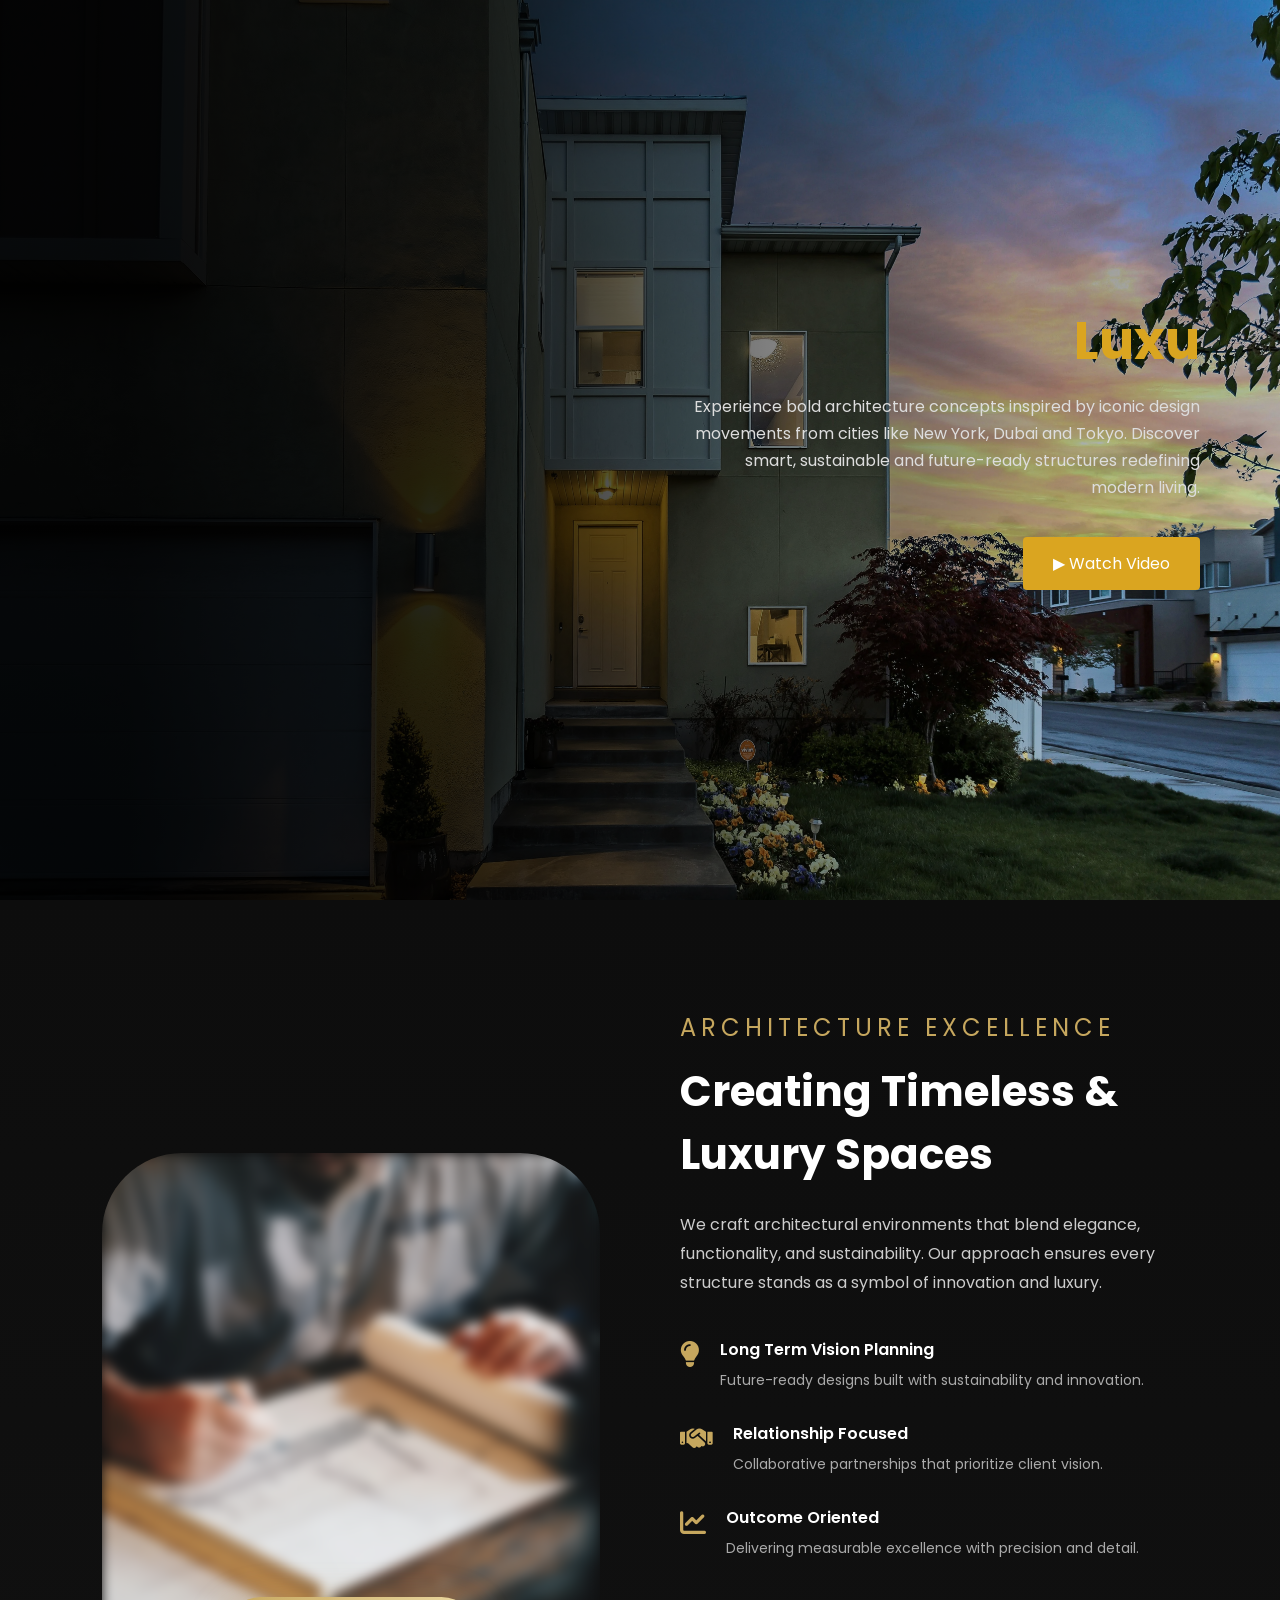
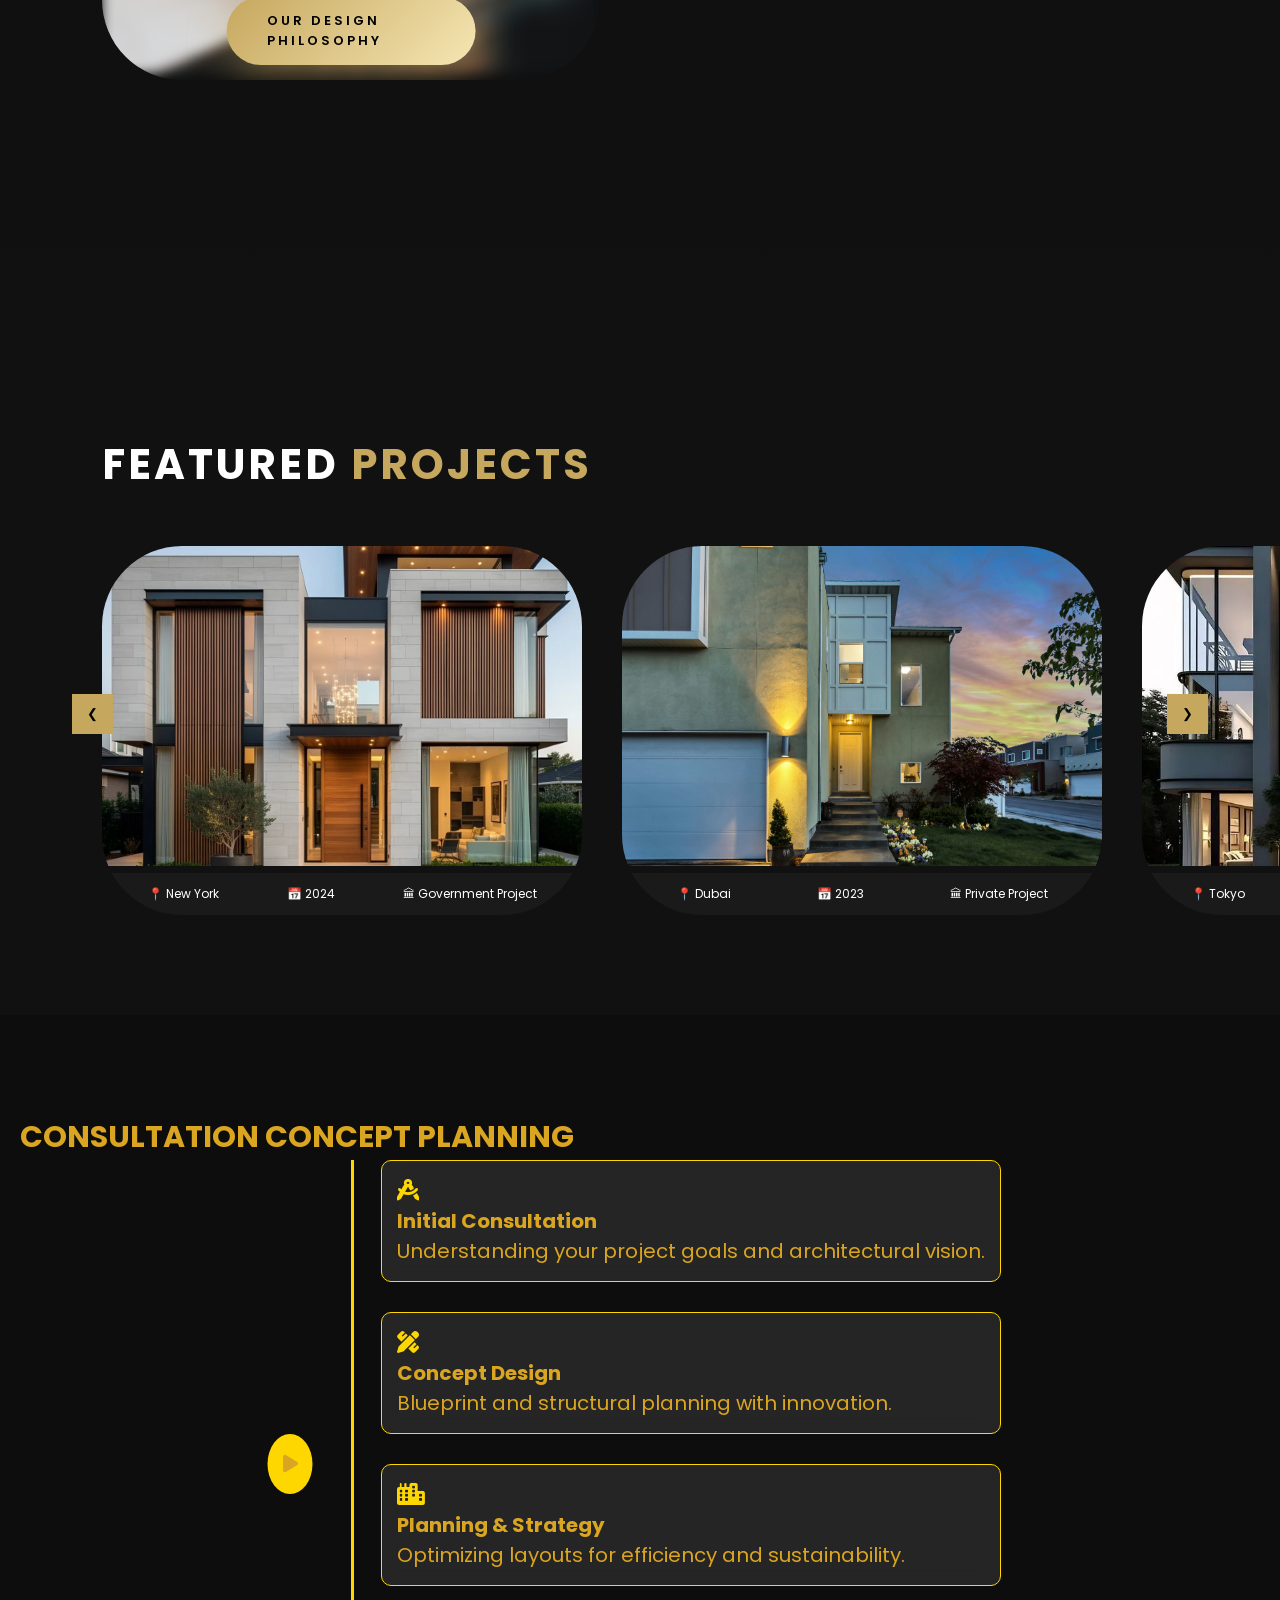
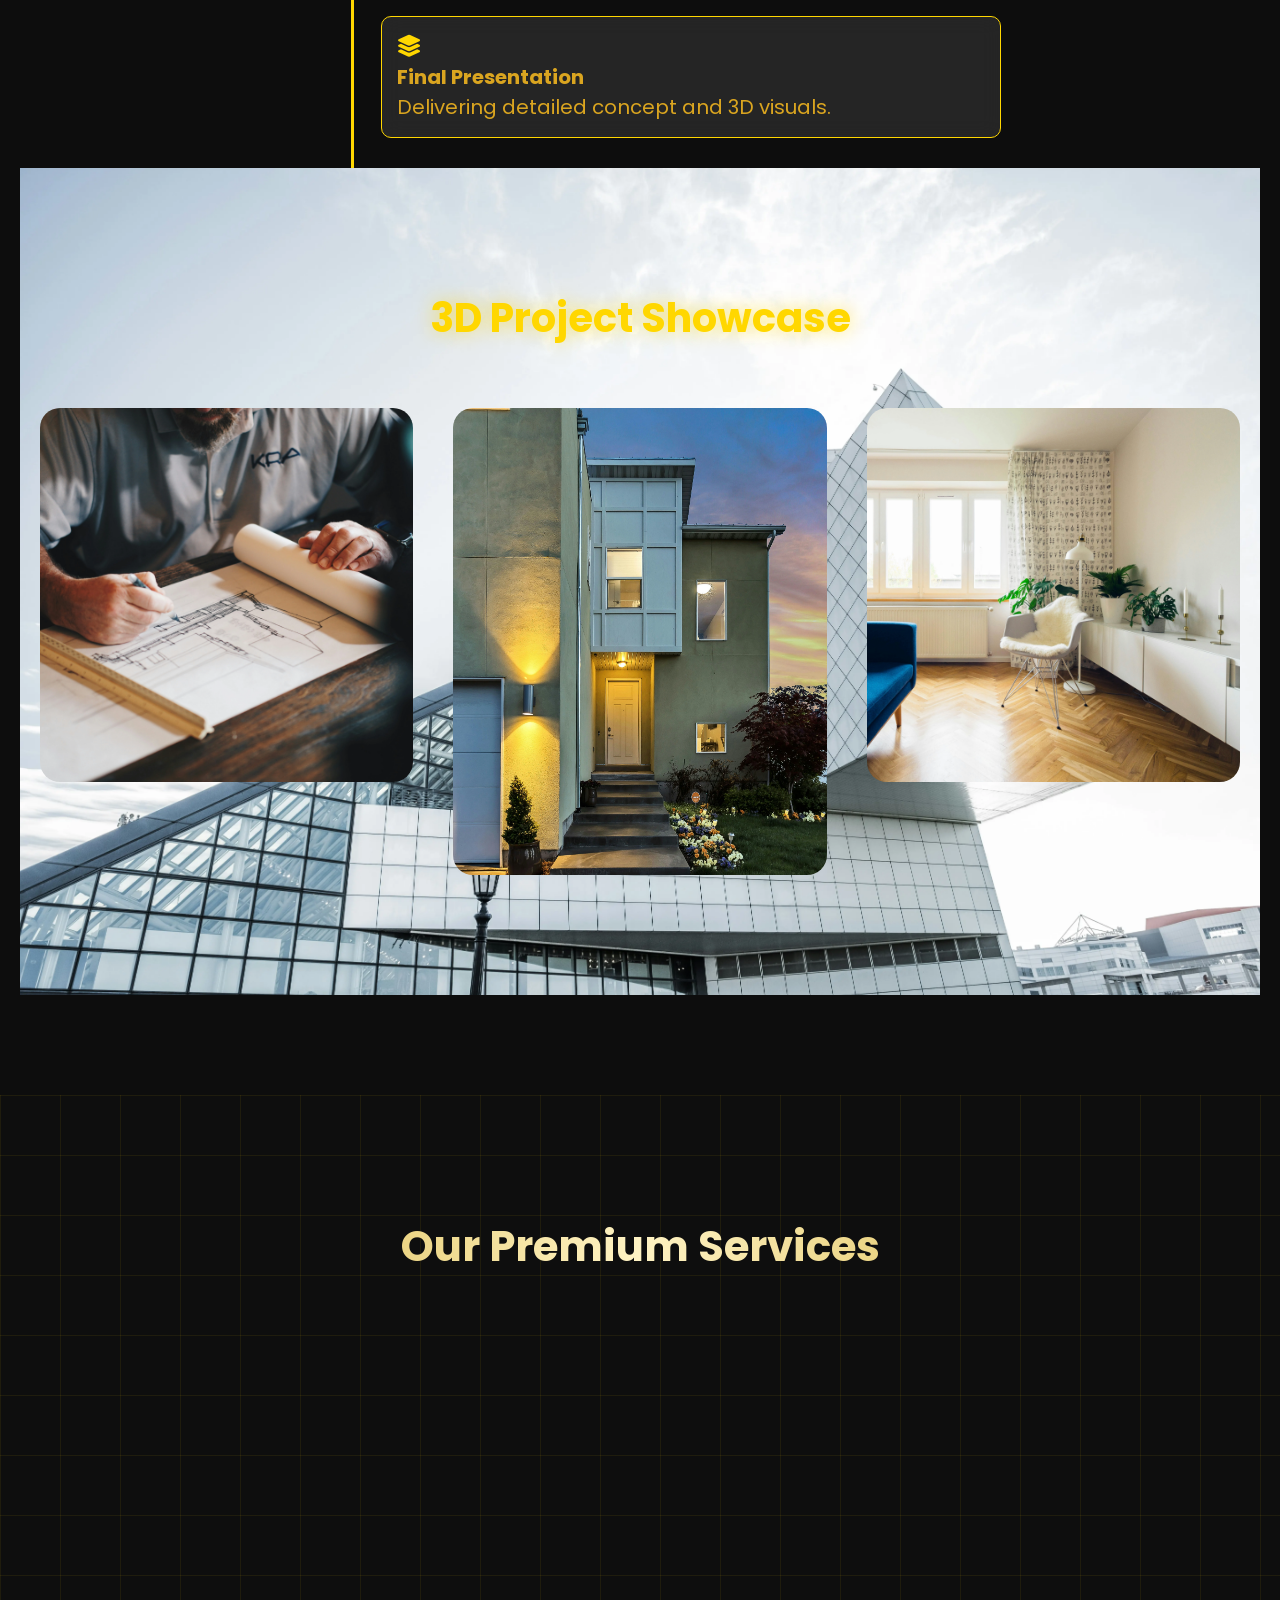
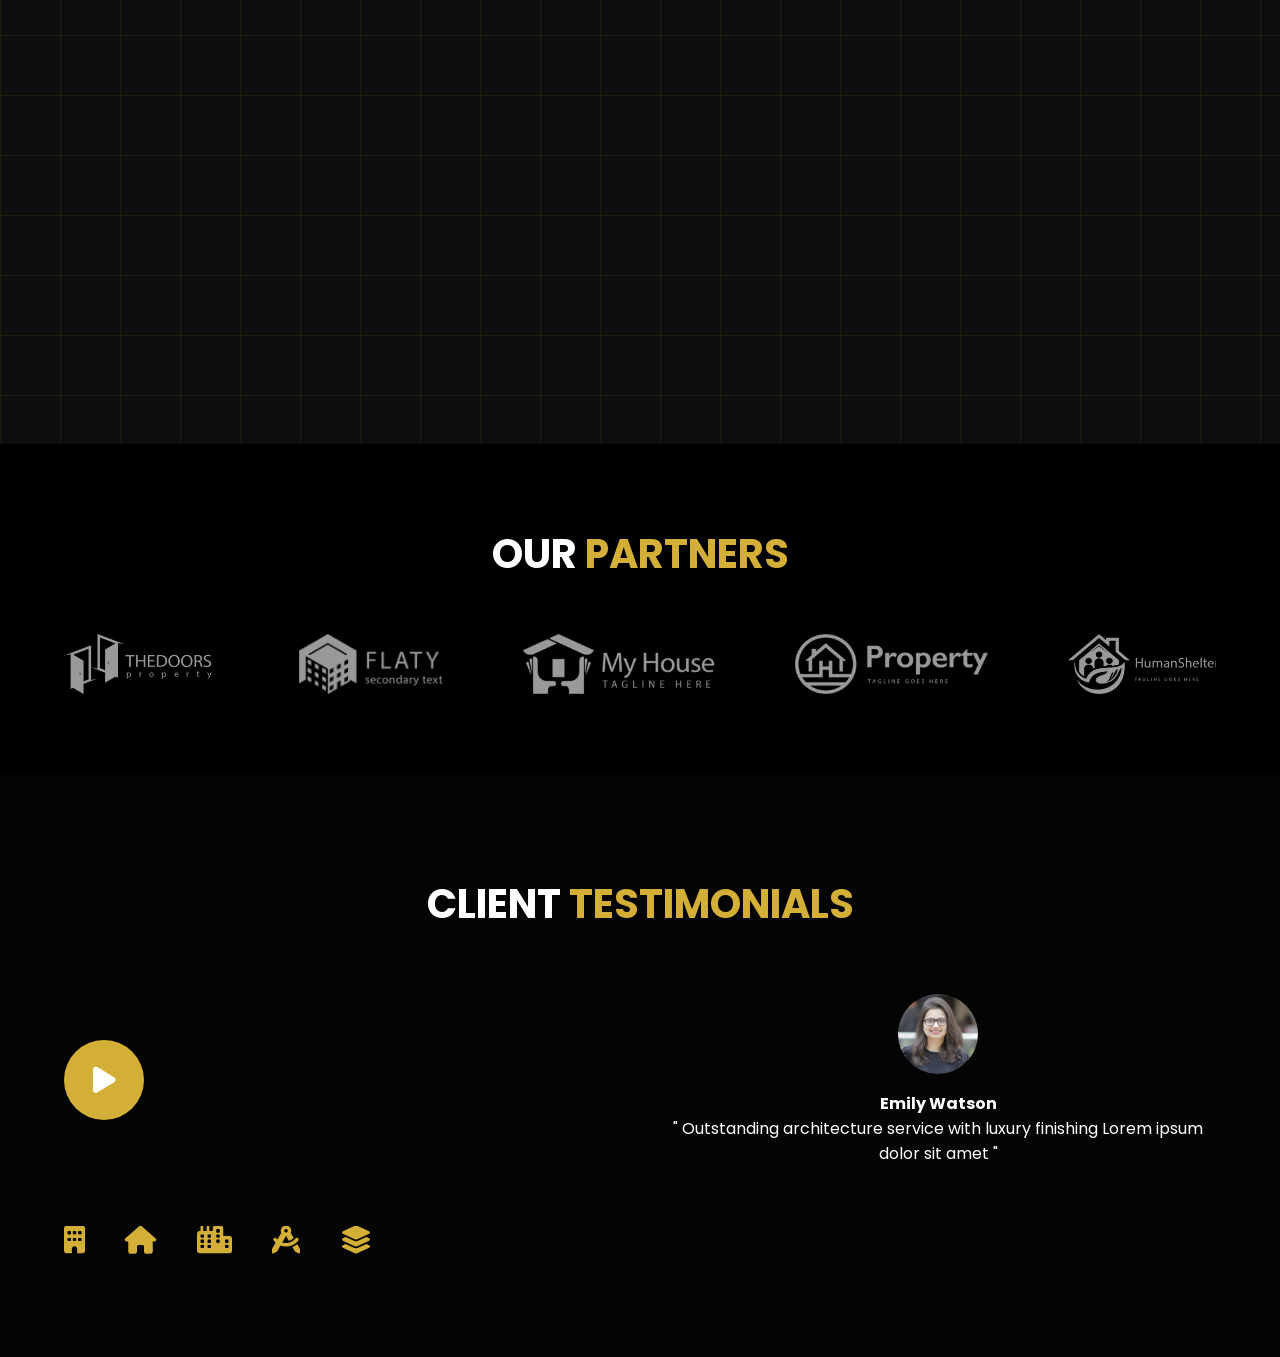
==== index.html @ 11b261c5 "Add files via upload" ====
<!DOCTYPE html>
<html lang="en">
<head>
<meta charset="UTF-8">
<meta name="viewport" content="width=device-width, initial-scale=1.0">
<title>Architecture </title>
<!-- GOOGLE FONT -->
<link href="https://fonts.googleapis.com/css2?family=Poppins:wght@300;400;600;700&display=swap" rel="stylesheet">

<!-- FONT AWESOME -->
<link rel="stylesheet"
href="https://cdnjs.cloudflare.com/ajax/libs/font-awesome/6.4.2/css/all.min.css">


<style>

/* RESET */
*{
    margin:0;
    padding:0;
    box-sizing:border-box;
    font-family: 'Poppins', sans-serif;
}

/* HERO SECTION */
.arch-hero{
    width:100%;
    height:100vh;
    position:relative;
    overflow:hidden;
    display:flex;
    align-items:center;
    justify-content:flex-end;
    padding:80px;
    color:goldenrod;
}

/* BACKGROUND SLIDER */
.arch-slider{
    position:absolute;
    width:100%;
    height:100%;
    top:0;
    left:0;
    z-index:-2;
}

.arch-slide{
    position:absolute;
    width:100%;
    height:100%;
    background-size:cover;
    background-position:center;
    opacity:0;
    transition:1.5s ease-in-out;
}

/* Architecture Images */
.arch-slide:nth-child(1){
background-image:url("./archi6.webp");
}
.arch-slide:nth-child(2){
background-image:url("./archi5.webp");
}
.arch-slide:nth-child(3){
background-image:url("./archi2.webp");
}

.arch-slide.active{
    opacity:1;
}

/* NETFLIX DARK GRADIENT OVERLAY */
.arch-hero::after{
    content:"";
    position:absolute;
    width:100%;
    height:100%;
    top:0;
    left:0;
    background:linear-gradient(
        to right,
        rgba(0,0,0,0.95) 10%,
        rgba(0,0,0,0.85) 35%,
        rgba(0,0,0,0.5) 60%,
        rgba(0,0,0,0.2) 80%,
        rgba(0,0,0,0.05) 100%
    );
    z-index:-1;
}

/* CONTENT */
.arch-hero-content{
    max-width:520px;
    text-align:right;
    animation:fadeUp 1.5s ease;
}

.arch-hero-content h1{
    font-size:52px;
    font-weight:700;
    margin-bottom:20px;
    line-height:1.2;
}

.arch-hero-content p{
    margin-bottom:35px;
    line-height:1.7;
    font-size:16px;
    color:#ddd;
}

/* BUTTON */
.arch-btns button{
    padding:14px 30px;
    border:none;
    background: goldenrod;
    color:#fff;
    cursor:pointer;
    font-size:16px;
    border-radius:4px;
    transition:0.3s;
}

.arch-btns button:hover{
    background: rgb(234, 205, 134);
    transform:scale(1.05);
}

/* VIDEO MODAL */
.arch-video-modal{
    position:fixed;
    width:100%;
    height:100%;
    background:rgba(0,0,0,0.85);
    top:0;
    left:0;
    display:none;
    align-items:center;
    justify-content:center;
    z-index:999;
}

.arch-video-box{
    width:90%;
    max-width:800px;
    position:relative;
}

.arch-video-box iframe{
    width:100%;
    height:450px;
    border-radius:10px;
}

#closeVideo{
    position:absolute;
    top:-40px;
    right:0;
    font-size:35px;
    cursor:pointer;
    color:#fff;
}

/* ANIMATION */
@keyframes fadeUp{
    from{
        opacity:0;
        transform:translateY(40px);
    }
    to{
        opacity:1;
        transform:translateY(0);
    }
}

/* RESPONSIVE */

/* Tablet */
@media(max-width:992px){

.arch-hero{
    padding:50px;
}

.arch-hero-content h1{
    font-size:38px;
}
}

/* Mobile */
@media(max-width:768px){

.arch-hero{
    justify-content:center;
    text-align:center;
    padding:25px;
}

.arch-hero-content{
    text-align:center;
}

.arch-hero-content h1{
    font-size:28px;
}

.arch-video-box iframe{
    height:250px;
}
}

/* LOAD FROM BOTTOM ANIMATION */

.lux-reveal{
    opacity:0;
    transform:translateY(60px);
    animation:luxFadeUp 1.6s ease forwards;
    animation-delay:0.5s;
}

@keyframes luxFadeUp{
    0%{
        opacity:0;
        transform:translateY(60px);
    }
    100%{
        opacity:1;
        transform:translateY(0);
    }
}
.lux-title{ animation-delay:0.2s; }
.lux-desc{ animation-delay:0.6s; }
.lux-btns{ animation-delay:1s; }
</style>
</head>

<body>

<section class="arch-hero">

    <div class="arch-slider">
        <div class="arch-slide active"></div>
        <div class="arch-slide"></div>
        <div class="arch-slide"></div>
    </div>

    <div class="arch-hero-content">

        <h1><span id="arch-text"></span></h1>

        <p>
            Experience bold architecture concepts inspired by iconic design movements 
            from cities like New York, Dubai and Tokyo. Discover smart, sustainable 
            and future-ready structures redefining modern living.
        </p>

        <div class="arch-btns">
            <button id="watchBtn">▶ Watch Video</button>
        </div>

    </div>

</section>

<!-- VIDEO POPUP -->
<div class="arch-video-modal" id="videoModal">
    <div class="arch-video-box">
        <span id="closeVideo">&times;</span>
        <iframe id="archVideo"
            src="./real.mp4"
            frameborder="0"
            allowfullscreen>
        </iframe>
    </div>
</div>

<script>

/* AUTO BACKGROUND SLIDER */
let slides=document.querySelectorAll(".arch-slide");
let index=0;

function autoSlide(){
slides.forEach(s=>s.classList.remove("active"));
slides[index].classList.add("active");
index=(index+1)%slides.length;
}
setInterval(autoSlide,4000);


/* TYPEWRITER EFFECT */
let textArray=[
"Modern Architecture",
"Luxury Urban Living",
"Sustainable Design",
"Future Smart Cities"
];

let count=0;
let i=0;
let currentText="";
let letter="";

function typing(){

if(count===textArray.length){
count=0;
}

currentText=textArray[count];
letter=currentText.slice(0,++i);

document.getElementById("arch-text").textContent=letter;

if(letter.length===currentText.length){
count++;
i=0;
}

setTimeout(typing,120);
}
typing();


/* VIDEO MODAL */
let btn=document.getElementById("watchBtn");
let modal=document.getElementById("videoModal");
let close=document.getElementById("closeVideo");
let iframe=document.getElementById("archVideo");

btn.onclick=()=>{
modal.style.display="flex";
};

close.onclick=()=>{
modal.style.display="none";
iframe.src=iframe.src; // stop video when closed
};

</script>






<style>

/* RESET */

body{
background:#0d0d0d;
color:#fff;
}

/* ================= SECTION ================= */

.design-section{
width:100%;
padding:110px 8%;
background:linear-gradient(to bottom,#0d0d0d,#111);
}

.design-container{
display:flex;
align-items:center;
gap:80px;
}

/* ================= LEFT IMAGE ================= */

.design-image-wrapper{
flex:1;
position:relative;
overflow:hidden;
border-radius:80px;
opacity:0;
transform:translateY(80px);
animation:imageUp 1.5s ease forwards;
}

.design-image-wrapper img{
width:100%;
height:520px;
object-fit:cover;
filter:blur(6px);
transition:.6s ease;
}

/* Hover Effect */
.design-image-wrapper:hover img{
filter:blur(0);
transform:scale(1.05);
}

/* Gold Label Box */
.image-title-box{
position:absolute;
bottom:15px;   /* moved inside */
left:50%;
transform:translateX(-50%);
background:linear-gradient(135deg,#c6a75e,#f5e6b3);
color:#000;
padding:14px 40px;
font-weight:600;
letter-spacing:3px;
font-size:13px;
border-radius:50px;
box-shadow:0 10px 40px rgba(198,167,94,.4);
z-index:5;
}

/* ================= RIGHT CONTENT ================= */

.design-content{
flex:1;
}

.design-tag{
letter-spacing:5px;
font-size:24px;
color:#c6a75e;
margin-bottom:15px;
}

.design-title{
font-size:42px;
margin-bottom:25px;
opacity:0;
transform:translateY(40px);
animation:fadeUp 1s ease forwards;
animation-delay:.4s;
}

.design-desc{
color:#ccc;
line-height:1.8;
margin-bottom:40px;
opacity:0;
transform:translateY(40px);
animation:fadeUp 1s ease forwards;
animation-delay:.7s;
}

/* ================= FEATURES ================= */

.design-features{
display:flex;
flex-direction:column;
gap:30px;
margin-bottom:50px;
}

.feature{
display:flex;
gap:20px;
align-items:flex-start;
opacity:0;
transform:translateY(40px);
animation:fadeUp 1s ease forwards;
}

.feature:nth-child(1){animation-delay:1s;}
.feature:nth-child(2){animation-delay:1.3s;}
.feature:nth-child(3){animation-delay:1.6s;}

.feature i{
font-size:26px;
color:#c6a75e;
margin-top:5px;
}

.feature h4{
margin-bottom:8px;
font-weight:600;
}

.feature p{
color:#aaa;
font-size:14px;
}

/* ================= COUNTERS ================= */

.counter-section{
display:flex;
gap:50px;
margin-top:20px;
flex-wrap:wrap;
}

.counter{
text-align:center;
opacity:0;
transform:translateY(40px);
animation:fadeUp 1s ease forwards;
}

.counter:nth-child(1){animation-delay:2s;}
.counter:nth-child(2){animation-delay:2.3s;}
.counter:nth-child(3){animation-delay:2.6s;}

.counter h3{
font-size:38px;
color:#c6a75e;
margin-bottom:5px;
}

.counter p{
font-size:13px;
color:#bbb;
letter-spacing:2px;
}

/* ================= ANIMATIONS ================= */

@keyframes fadeUp{
to{
opacity:1;
transform:translateY(0);
}
}

@keyframes imageUp{
to{
opacity:1;
transform:translateY(0);
}
}

/* ================= RESPONSIVE ================= */

/* Tablet */
@media(max-width:992px){
.design-container{
flex-direction:column;
}
.design-image-wrapper img{
height:380px;
}
.design-title{
font-size:32px;
}
.counter-section{
justify-content:center;
}
}

/* Mobile */
@media(max-width:768px){
.design-section{
padding:80px 5%;
}
.design-title{
font-size:26px;
}
.image-title-box{
font-size:11px;
padding:10px 25px;
}
.counter h3{
font-size:28px;
}
}

@media(max-width:768px){
.image-title-box{
bottom:10px;
}
}
</style>
</head>



<section class="design-section">

<div class="design-container">

<!-- LEFT IMAGE -->
<div class="design-image-wrapper ds-animate ds-left">
<img src="./archi5.webp" alt="">
<div class="image-title-box">
OUR DESIGN PHILOSOPHY
</div>
</div>

<!-- RIGHT CONTENT -->
<div class="design-content">

    <div class="design-tag ds-animate ds-top">ARCHITECTURE EXCELLENCE</div>

    <h2 class="design-title ds-animate ds-right">
Creating Timeless & Luxury Spaces
</h2>

<p class="design-desc ds-animate ds-left">
We craft architectural environments that blend elegance,
functionality, and sustainability. Our approach ensures
every structure stands as a symbol of innovation and luxury.
</p>

<div class="design-features">

    <div class="feature ds-animate ds-left">
<i class="fa-solid fa-lightbulb"></i>
<div>
<h4>Long Term Vision Planning</h4>
<p>Future-ready designs built with sustainability and innovation.</p>
</div>
</div>

<div class="feature ds-animate ds-right">
<i class="fa-solid fa-handshake"></i>
<div>
<h4>Relationship Focused</h4>
<p>Collaborative partnerships that prioritize client vision.</p>
</div>
</div>

<div class="feature ds-animate ds-left">
<i class="fa-solid fa-chart-line"></i>
<div>
<h4>Outcome Oriented</h4>
<p>Delivering measurable excellence with precision and detail.</p>
</div>
</div>

</div>

<!-- COUNTERS -->
<div class="counter-section ds-animate ds-bottom">

<div class="counter">
<h3><span class="count" data-target="250">0</span>+</h3>
<p>PROJECTS COMPLETED</p>
</div>

<div class="counter">
<h3><span class="count" data-target="15">0</span>+</h3>
<p>YEARS EXPERIENCE</p>
</div>

<div class="counter">
<h3><span class="count" data-target="98">0</span>%</h3>
<p>CLIENT SATISFACTION</p>
</div>

</div>

</div>
</div>
</section>
<style>
    /* INITIAL HIDDEN STATE */
.ds-animate{
opacity:0;
transition:all 1s ease;
}

/* DIRECTIONS */
.ds-left{
transform:translateX(-80px);
}

.ds-right{
transform:translateX(80px);
}

.ds-top{
transform:translateY(-60px);
}

.ds-bottom{
transform:translateY(80px);
}

/* SHOW */
.ds-show{
opacity:1;
transform:translateX(0) translateY(0);
}
    </style>

<script>
    

// DESIGN SECTION SCROLL ANIMATION
const dsElements = document.querySelectorAll('.ds-animate');

const dsObserver = new IntersectionObserver((entries)=>{
entries.forEach(entry=>{
if(entry.isIntersecting){

const items = entry.target.querySelectorAll('.ds-animate');

items.forEach((el,i)=>{
setTimeout(()=>{
el.classList.add('ds-show');
}, i*250);
});

}
});
},{threshold:0.3});

dsObserver.observe(document.querySelector('.design-section'));



/* COUNTER ANIMATION */
const counters=document.querySelectorAll('.count');

counters.forEach(counter=>{
counter.innerText='0';

const updateCounter=()=>{
const target=+counter.getAttribute('data-target');
const c=+counter.innerText;

const increment=target/100;

if(c<target){
counter.innerText=Math.ceil(c+increment);
setTimeout(updateCounter,20);
}else{
counter.innerText=target;
}
};

setTimeout(updateCounter,2000);
});

</script>



<section class="featured-projects">

    <h2 class="fp-heading">
    FEATURED <span>PROJECTS</span>
    </h2>
    
    <div class="fp-slider">
    
    <button class="fp-prev">❮</button>
    
    <div class="fp-track">
    
    <!-- PROJECT 1 -->
    <div class="fp-card">
    <img src="./archi2.webp">
    <div class="fp-overlay">
    <h3>COTTON HOUSE</h3>
    <p>Interior Design</p>
    <a href="404.html">Details →</a>
    </div>
    
    <div class="fp-bottom">
    <p>📍 New York</p>
    <p>📅 2024</p>
    <p>🏛 Government Project</p>
    </div>
    </div>
    
    <!-- PROJECT 2 -->
    <div class="fp-card">
    <img src="./archi6.webp">
    <div class="fp-overlay">
    <h3>ARMADA CENTER</h3>
    <p>Urban Planning</p>
    <a href="404.html">Details →</a>
    </div>
    
    <div class="fp-bottom">
    <p>📍 Dubai</p>
    <p>📅 2023</p>
    <p>🏛 Private Project</p>
    </div>
    </div>
    
    <!-- PROJECT 3 -->
    <div class="fp-card">
    <img src="./archi1.webp">
    <div class="fp-overlay">
    <h3>SKYLINE TOWER</h3>
    <p>Commercial</p>
    <a href="404.html">Details →</a>
    </div>
    
    <div class="fp-bottom">
    <p>📍 Tokyo</p>
    <p>📅 2022</p>
    <p>🏛 Government Project</p>
    </div>
    </div>




    
    
    </div>
    
    <button class="fp-next">❯</button>
    
    </div>
    
    </section>

    <Style>
        /* SECTION */

        /* SCROLL LOAD ANIMATION */
.fp-card{
opacity:0;
transform:translateY(80px) scale(0.95);
transition:all 0.8s ease;
}

/* WHEN VISIBLE */
.fp-card.fp-show{
opacity:1;
transform:translateY(0) scale(1);
}

.featured-projects{
padding:100px 8%;
background:#111;
color:#fff;
overflow:hidden;
}

.fp-heading{
font-size:42px;
margin-bottom:50px;
letter-spacing:3px;
}

.fp-heading span{
color:#c6a75e;
}

/* SLIDER */

.fp-slider{
display:flex;
align-items:center;
position:relative;
}

.fp-track{
display:flex;
gap:40px;
transition:.6s;
}

/* CARD */

.fp-card{
width:480px;
position:relative;
overflow:hidden;
border-radius:80px;
opacity:0;
transform:translateY(60px);
animation:fadeUp 1s ease forwards;
}

.fp-card:nth-child(1){animation-delay:.4s;}
.fp-card:nth-child(2){animation-delay:.7s;}
.fp-card:nth-child(3){animation-delay:1s;}

.fp-card img{
width:100%;
height:320px;
object-fit:cover;
transition:.5s;
}

/* ZOOM */

.fp-card:hover img{
transform:scale(1.1);
}

/* OVERLAY */

.fp-overlay{
position:absolute;
top:0;
left:0;
width:100%;
height:100%;
background:rgba(0,0,0,.6);
display:flex;
flex-direction:column;
justify-content:center;
align-items:center;
opacity:0;
transition:.4s;
}

.fp-card:hover .fp-overlay{
opacity:1;
}

.fp-overlay a{
margin-top:10px;
color:#c6a75e;
text-decoration:none;
}

/* BOTTOM DETAILS */

.fp-bottom{
background:#1a1a1a;
padding:12px;
display:flex;
justify-content:space-around;
font-size:12px;
}

/* ARROWS */

.fp-prev,
.fp-next{
background:#c6a75e;
border:none;
padding:10px 15px;
cursor:pointer;
position:absolute;
top:40%;
z-index:5;
}

.fp-prev{left:-30px;}
.fp-next{right:-30px;}

/* ANIMATION */

@keyframes fadeUp{
to{
opacity:1;
transform:translateY(0);
}
}

/* RESPONSIVE */

@media(max-width:992px){
.fp-card{
width:320px;
}
}

@media(max-width:768px){
.fp-track{
gap:20px;
}
.fp-card{
width:260px;
}
.fp-heading{
font-size:28px;
}
}
    </Style>

<script>

    let track=document.querySelector(".fp-track");
    let next=document.querySelector(".fp-next");
    let prev=document.querySelector(".fp-prev");
    
    let position=0;
    
    next.onclick=()=>{
    position-=520;
    track.style.transform="translateX("+position+"px)";
    }
    
    prev.onclick=()=>{
    position+=520;
    track.style.transform="translateX("+position+"px)";
    }
    

// FEATURED PROJECT SCROLL LOAD ONE BY ONE
const fpCards = document.querySelectorAll('.fp-card');

const fpObserver = new IntersectionObserver((entries)=>{
entries.forEach(entry=>{
if(entry.isIntersecting){

fpCards.forEach((card,index)=>{
setTimeout(()=>{
card.classList.add('fp-show');
}, index * 300);   // delay for one by one animation
});

}
});
},{threshold:0.3});

fpObserver.observe(document.querySelector('.featured-projects'));

</script>
    

<style>

/* ============================= */
/* LUXURY SERVICES SECTION */
/* ============================= */

.luxx-services-section {
    position: relative;
    padding: 120px 8%;
    background: #0e0e0e;
    overflow: hidden;
    color: #fff;
}

/* Moving Grid Background */
.luxx-services-section::before {
    content: "";
    position: absolute;
    inset: 0;
    background-image: 
        linear-gradient(rgba(255,215,0,0.07) 1px, transparent 1px),
        linear-gradient(90deg, rgba(255,215,0,0.07) 1px, transparent 1px);
    background-size: 60px 60px;
    animation: luxxGridMove 20s linear infinite;
    z-index: 0;
}

@keyframes luxxGridMove {
    0% { background-position: 0 0, 0 0; }
    100% { background-position: 60px 60px, 60px 60px; }
}

/* Container */
.luxx-services-container {
    position: relative;
    z-index: 2;
}

/* Heading */
.luxx-services-heading {
    text-align: center;
    font-size: 42px;
    font-weight: 700;
    background: linear-gradient(90deg, #d4af37, #fff3c4, #d4af37);
    -webkit-background-clip: text;
    -webkit-text-fill-color: transparent;
    margin-bottom: 70px;
    opacity: 0;
    transform: translateY(50px);
    transition: 1s ease;
}

.luxx-services-heading.active {
    opacity: 1;
    transform: translateY(0);
}

/* Grid */
.luxx-services-grid {
    display: grid;
    grid-template-columns: repeat(3, 1fr);
    gap: 40px;
}

/* Card */
.luxx-service-card {
    position: relative;
    background: rgba(255,255,255,0.05);
    border: 1px solid rgba(255,215,0,0.2);
    backdrop-filter: blur(12px);
    padding: 40px 30px;
    border-radius: 20px;
    overflow: hidden;
    transition: 0.4s;
    opacity: 0;
}

.luxx-service-card:hover {
    transform: translateY(-10px);
    box-shadow: 0 0 25px rgba(212,175,55,0.4);
}

/* Reveal Directions */
.luxx-left { transform: translateX(-80px); }
.luxx-right { transform: translateX(80px); }
.luxx-up { transform: translateY(80px); }

.luxx-service-card.active {
    opacity: 1;
    transform: translate(0,0);
    transition: 1s ease;
}

/* Icon */
.luxx-icon {
    font-size: 40px;
    color: #d4af37;
    margin-bottom: 20px;
    animation: luxxIconFloat 4s ease-in-out infinite;
}

@keyframes luxxIconFloat {
    0%,100% { transform: translateY(0); }
    50% { transform: translateY(-10px); }
}

.luxx-service-card:hover .luxx-icon {
    animation-play-state: paused;
}

/* Title */
.luxx-service-card h3 {
    font-size: 20px;
    margin-bottom: 15px;
}

/* Description */
.luxx-service-card p {
    font-size: 14px;
    line-height: 1.6;
    color: #ccc;
}

/* Image with 4 Semi Circles */
.luxx-img-wrapper {
    position: relative;
    margin-top: 25px;
    border-radius: 15px;
    overflow: hidden;
}

.luxx-img-wrapper img {
    width: 100%;
    border-radius: 15px;
    transition: 0.4s;
}

.luxx-service-card:hover img {
    transform: scale(1.05);
}

/* Semi Circles */
.luxx-img-wrapper::before,
.luxx-img-wrapper::after {
    content: "";
    position: absolute;
    width: 40px;
    height: 40px;
    border: 3px solid #d4af37;
    border-radius: 50%;
}

.luxx-img-wrapper::before {
    top: -20px;
    left: -20px;
    border-right: none;
    border-bottom: none;
}

.luxx-img-wrapper::after {
    bottom: -20px;
    right: -20px;
    border-left: none;
    border-top: none;
}

/* Responsive */
@media(max-width: 992px){
    .luxx-services-grid {
        grid-template-columns: repeat(2, 1fr);
    }
}

@media(max-width: 600px){
    .luxx-services-grid {
        grid-template-columns: 1fr;
    }
    .luxx-services-heading {
        font-size: 30px;
    }
}

</style>



<section class="ultraConsultWrap">

    <div class="ultraConsultBg"></div>
    
    <div class="ultraConsultContainer">
    
    <h2 class="ultraConsultHeading">
    <!-- <span>C</span><span>o</span><span>n</span><span>s</span><span>u</span><span>l</span><span>t</span><span>a</span><span>t</span><span>i</span><span>o</span><span>n</span>
    <span>&nbsp;</span>
    <span>C</span><span>o</span><span>n</span><span>c</span><span>e</span><span>p</span><span>t</span>
    <span>&nbsp;</span>
    <span>P</span><span>l</span><span>a</span><span>n</span><span>n</span><span>i</span><span>n</span><span>g</span> -->
    <span>CONSULTATION</span> <span>CONCEPT</span> <span>PLANNING</span>
    </h2>
    
    <div class="ultraConsultFlex">
    
    <!-- VIDEO -->
    <div class="ultraVideoBox ultraReveal">
    <div class="ultraVideoFrame" id="ultraVideoOpen">
    
    <img src="./real.mp4"/>
    
    <div class="ultraPlayBtn">
    <i class="fas fa-play"></i>
    </div>
    
    </div>
    </div>
    
    <!-- TIMELINE -->
    <div class="ultraTimeline">
    
    <div class="ultraLine"></div>
    
    <div class="ultraStep ultraReveal">
    <i class="fas fa-drafting-compass"></i>
    <h4>Initial Consultation</h4>
    <p>Understanding your project goals and architectural vision.</p>
    </div>
    
    <div class="ultraStep ultraReveal">
    <i class="fas fa-pencil-ruler"></i>
    <h4>Concept Design</h4>
    <p>Blueprint and structural planning with innovation.</p>
    </div>
    
    <div class="ultraStep ultraReveal">
    <i class="fas fa-city"></i>
    <h4>Planning & Strategy</h4>
    <p>Optimizing layouts for efficiency and sustainability.</p>
    </div>
    
    <div class="ultraStep ultraReveal">
    <i class="fas fa-layer-group"></i>
    <h4>Final Presentation</h4>
    <p>Delivering detailed concept and 3D visuals.</p>
    </div>
    
    </div>
    
    </div>
    </div>
    
    <!-- VIDEO POPUP -->
    <div class="ultraPopup" id="ultraPopup">
    <div class="ultraPopupContent">
    <span id="ultraClose">&times;</span>
    
    <iframe src="./real.mp4"
    allowfullscreen></iframe>
    
    </div>
    </div>

    <section class="ultraShowcaseWrap">

        <div class="ultraShowcaseBg"></div>
        
        <div class="ultraShowcaseContainer">
        
        <h2 class="ultraShowcaseTitle">3D Project Showcase</h2>
        
        <div class="ultraProjectGrid">

            <!-- SQUARE -->
            <div class="ultraProjectCard ultraReveal ultraDelay1 ultraSquare">
            <div class="ultraProjectInner">
            <img src="./archi5.webp">
            <div class="ultraProjectOverlay">
            <h3>Luxury Villa</h3>
            <button class="ultraCaseBtn" onclick="openUltraCase()">View Case Study</button>
            </div>
            </div>
            </div>
            
            <!-- RECTANGLE -->
            <div class="ultraProjectCard ultraReveal ultraDelay2 ultraRectangle">
            <div class="ultraProjectInner">
            <img src="./archi6.webp">
            <div class="ultraProjectOverlay">
            <h3>Corporate Tower</h3>
            <button class="ultraCaseBtn" onclick="openUltraCase()">View Case Study</button>
            </div>
            </div>
            </div>
            
            <!-- SQUARE -->
            <div class="ultraProjectCard ultraReveal ultraDelay3 ultraSquare">
            <div class="ultraProjectInner">
            <img src="./interior.webp">
            <div class="ultraProjectOverlay">
            <h3>Modern Residence</h3>
            <button class="ultraCaseBtn" onclick="openUltraCase()">View Case Study</button>
            </div>
            </div>
            </div>
            
            </div>
        
        <!-- CASE STUDY POPUP -->
        <div class="ultraCaseModal" id="ultraCaseModal">
        <div class="ultraCaseContent">
        <span class="ultraCaseClose" onclick="closeUltraCase()">×</span>
        
        <h2>Project Case Study</h2>
        <p>This project focused on sustainable materials, space optimization, and modern architectural elegance. 
        We implemented advanced structural modeling and premium finishing concepts to deliver a luxury result.</p>
        
        <div class="ultraCaseImages">
        <img src="./buy.webp">
        <img src="./bed.webp">
        </div>
        
        </div>
        </div>
        
        </section>
    
    </section>


    <style>

        /* SHAPES */

.ultraSquare img{
aspect-ratio:1/1;
object-fit:cover;
border-radius:40px;
}

.ultraRectangle img{
aspect-ratio:4/5;
object-fit:cover;
border-radius:40px;
}

/* GRID */

.ultraProjectGrid{
display:grid;
grid-template-columns:repeat(auto-fit,minmax(280px,1fr));
gap:40px;
align-items:start;
}

/* LOAD ONE BY ONE */

.ultraReveal{
opacity:0;
transform:translateY(80px) scale(0.9);
transition:1s ease;
}

.ultraReveal.show{
    
opacity:1;
transform:translateY(0) scale(1);
}

.ultraDelay1{transition-delay:0.2s;}
.ultraDelay2{transition-delay:0.6s;}
.ultraDelay3{transition-delay:1s;}

/* MOBILE */

@media(max-width:768px){

.ultraRectangle img{
aspect-ratio:1/1;
}

}


.ultraShowcaseWrap{
position:relative;
padding:120px 20px;
overflow:hidden;
}

.ultraShowcaseBg{
position:absolute;
top:0;
left:0;
width:100%;
height:100%;
background:url("./\ white\ back.webp") center/cover no-repeat;
z-index:-2;
transform:scale(1.1);
animation:ultraBgMove 20s infinite alternate ease-in-out;
}

@keyframes ultraBgMove{
from{transform:scale(1.1) translateY(0);}
to{transform:scale(1.2) translateY(-40px);}
}

.ultraShowcaseTitle{
text-align:center;
font-size:40px;
color:gold;
margin-bottom:60px;
text-shadow:0 0 20px rgba(255,215,0,0.6);
}

.ultraProjectGrid{
display:grid;
grid-template-columns:repeat(auto-fit,minmax(280px,1fr));
gap:40px;
}

.ultraProjectCard{
perspective:1000px;
}

.ultraProjectInner{
position:relative;
transition:transform 0.6s;
transform-style:preserve-3d;
}

.ultraProjectCard:hover .ultraProjectInner{
transform:rotateY(10deg) rotateX(10deg) scale(1.05);
}

.ultraProjectInner img{
width:100%;
border-radius:20px;
display:block;
}

.ultraProjectOverlay{
position:absolute;
bottom:0;
left:0;
width:100%;
height:100%;
background:linear-gradient(to top, rgba(0,0,0,0.8), transparent);
border-radius:20px;
display:flex;
flex-direction:column;
justify-content:flex-end;
padding:20px;
opacity:0;
transition:0.5s;
}

.ultraProjectCard:hover .ultraProjectOverlay{
opacity:1;
}

.ultraProjectOverlay h3{
color:#fff;
margin-bottom:10px;
}

.ultraCaseBtn{
background:gold;
border:none;
padding:8px 15px;
cursor:pointer;
font-weight:bold;
}

.ultraCaseBtn:hover{
background:#fff;
}

.ultraFadeUp{
opacity:0;
transform:translateY(50px);
transition:0.8s ease;
}

.ultraFadeUp.show{
opacity:1;
transform:translateY(0);
}

/* CASE MODAL */

.ultraCaseModal{
display:none;
position:fixed;
top:0;
left:0;
width:100%;
height:100%;
background:rgba(0,0,0,0.9);
z-index:9999;
}

.ultraCaseContent{
background:#111;
width:90%;
max-width:800px;
margin:5% auto;
padding:40px;
border-radius:20px;
color:#fff;
position:relative;
animation:ultraScale 0.5s ease;
}

@keyframes ultraScale{
from{transform:scale(0.8);opacity:0;}
to{transform:scale(1);opacity:1;}
}

.ultraCaseClose{
position:absolute;
right:20px;
top:20px;
font-size:28px;
cursor:pointer;
color:gold;
}

.ultraCaseImages{
display:flex;
gap:20px;
margin-top:20px;
flex-wrap:wrap;
}

.ultraCaseImages img{
width:48%;
border-radius:15px;
}

/* RESPONSIVE */

@media(max-width:768px){

.ultraShowcaseTitle{
font-size:28px;
}

.ultraCaseImages img{
width:100%;
}

}

    .ultraConsultWrap{
        position:relative;
        padding:100px 20px;
        overflow:hidden;
        font-family:sans-serif;
        color:goldenrod;
        font-size: 20px;
        }
        
        .ultraConsultBg{
        position:absolute;
        top:0;
        left:0;
        width:100%;
        height:100%;
        background:url("./im3.webp") center/cover no-repeat;
        z-index:-2;
        transform:scale(1.2);
        animation:ultraParallax 20s infinite alternate ease-in-out;
        }
        
        @keyframes ultraParallax{
        from{transform:scale(1.1) translateY(0);}
        to{transform:scale(1.3) translateY(-40px);}
        }
        
        .ultraConsultHeading span{
        opacity:0;
        display:inline-block;
        transform:translateY(50px);
        animation:ultraSplit 0.6s forwards;
        }
        
        .ultraConsultHeading span:nth-child(n){
        animation-delay:calc(0.05s * var(--i));
        }
        
        @keyframes ultraSplit{
        to{opacity:1;transform:translateY(0);}
        }
        
        .ultraConsultFlex{
        display:flex;
        flex-wrap:wrap;
        gap:40px;
        align-items:center;
        justify-content:center;
        }
        
        .ultraVideoFrame{
        position:relative;
        cursor:pointer;
        perspective:1000px;
        animation:ultraFloat 4s infinite ease-in-out;
        }
        
        .ultraVideoFrame img{
        width:350px;
        border-radius:20px;
        border:3px solid gold;
        }
        
        .ultraPlayBtn{

            padding:14px 30px;
    
            
        position:absolute;
        top:50%;
        left:50%;
        transform:translate(-50%,-50%);
        background:gold;
        padding:15px;
        border-radius:50%;
        }
        
        @keyframes ultraFloat{
        0%,100%{transform:translateY(0);}
        50%{transform:translateY(-20px);}
        }
        
        .ultraTimeline{
        position:relative;
        padding-left:40px;
        }
        
        .ultraLine{
        position:absolute;
        left:10px;
        top:0;
        width:3px;
        height:100%;
        background:gold;
        animation:ultraDraw 2s forwards;
        }
        
        @keyframes ultraDraw{
        from{height:0;}
        to{height:100%;}
        }
        
        .ultraStep{
        margin-bottom:30px;
        background:rgba(255,255,255,0.1);
        backdrop-filter:blur(10px);
        padding:15px;
        border-radius:10px;
        border:1px solid gold;
        opacity:0;
        transform:translateY(40px);
        transition:0.5s;
        }
        
        .ultraStep i{
        color:gold;
        font-size:22px;
        }
        
        .ultraReveal.show{
        opacity:1;
        transform:translateY(0);
        }
        
        .ultraPopup{
        display:none;
        position:fixed;
        top:0;
        left:0;
        width:100%;
        height:100%;
        background:rgba(0,0,0,0.8);
        }
        
        .ultraPopupContent{
        position:relative;
        width:80%;
        margin:5% auto;
        }
        
        .ultraPopupContent iframe{
        width:100%;
        height:400px;
        }

        </style>

<script>




function openUltraCase(){
document.getElementById("ultraCaseModal").style.display="block";
}

function closeUltraCase(){
document.getElementById("ultraCaseModal").style.display="none";
}

let ultraItems=document.querySelectorAll(".ultraReveal");

function ultraScrollLoad(){
ultraItems.forEach(el=>{
let pos=el.getBoundingClientRect().top;
if(pos < window.innerHeight - 100){
el.classList.add("show");
}
});
}

window.addEventListener("scroll",ultraScrollLoad);
window.addEventListener("load",ultraScrollLoad);




    let reveals=document.querySelectorAll(".ultraReveal");
    
    window.addEventListener("scroll",()=>{
    reveals.forEach(r=>{
    let top=r.getBoundingClientRect().top;
    if(top<window.innerHeight-100){
    r.classList.add("show");
    }
    });
    });
    
    document.getElementById("ultraVideoOpen").onclick=function(){
    document.getElementById("ultraPopup").style.display="block";
    }
    
    document.getElementById("ultraClose").onclick=function(){
    document.getElementById("ultraPopup").style.display="none";
    }
    
    </script>





<section class="luxx-services-section">

<div class="luxx-services-container">

<h2 class="luxx-services-heading luxx-reveal">Our Premium Services</h2>

<div class="luxx-services-grid">

<!-- CARD 1 -->
<div class="luxx-service-card luxx-left luxx-reveal">
<div class="luxx-icon"><i class="fa-solid fa-building"></i></div>
<h3>Luxury Architecture</h3>
<p>Premium architectural design combining innovation and timeless elegance.</p>
<div class="luxx-img-wrapper">
<img src="./beach.webp">
</div>
</div>

<!-- CARD 2 -->
<div class="luxx-service-card luxx-up luxx-reveal">
<div class="luxx-icon"><i class="fa-solid fa-compass-drafting"></i></div>
<h3>Interior Mastery</h3>
<p>Elegant interior concepts crafted for comfort and sophistication.</p>
<div class="luxx-img-wrapper">
<img src="./interior.webp">
</div>
</div>

<!-- CARD 3 -->
<div class="luxx-service-card luxx-right luxx-reveal">
<div class="luxx-icon"><i class="fa-solid fa-city"></i></div>
<h3>Urban Planning</h3>
<p>Future-ready urban environments designed with sustainability focus.</p>
<div class="luxx-img-wrapper">
<img src="./urban.webp">
</div>
</div>

</div>
</div>
</section>

<section class="arcPartner-section">

    <h2 class="arcPartner-heading">
    OUR <span>PARTNERS</span>
    </h2>
    
    <div class="arcPartner-wrapper arcPartner-reveal">
    
        <div class="arcPartner-track">

            <img src="./partner.webp">
            <img src="./partner1.webp">
            <img src="./partner2.webp">
            <img src="./partner3.webp">
            <img src="./partner5.webp">
            
            <!-- duplicate for smooth scroll -->
            
            <img src="./partner.webp">
            <img src="./partner1.webp">
            <img src="./partner2.webp">
            <img src="./partner3.webp">
            <img src="./partner5.webp">
            
            
            </div>
    
    </section>


<script>

/* Scroll Reveal Animation */
const luxxRevealElements = document.querySelectorAll('.luxx-reveal');

const luxxObserver = new IntersectionObserver((entries) => {
    entries.forEach(entry => {
        if(entry.isIntersecting){
            entry.target.classList.add('active');
        }
    });
}, { threshold: 0.2 });

luxxRevealElements.forEach(el => {
    luxxObserver.observe(el);
});

</script>


<section class="arcTS-section">

    <div class="arcTS-bg"></div>
    
    <div class="arcTS-container">
    
    <h2 class="arcTS-heading arcTS-reveal">
    CLIENT <span>TESTIMONIALS</span>
    </h2>
    
    <div class="arcTS-content">
    
    <!-- LEFT VIDEO -->
    <div class="arcTS-video arcTS-reveal">
    <div class="arcTS-play-btn" id="arcTS-play">
    <i class="fa-solid fa-play"></i>
    </div>
    </div>
    
    <!-- RIGHT TESTIMONIAL -->
    <div class="arcTS-testimonial arcTS-reveal">
    
    <div class="arcTS-slider">
    
    <div class="arcTS-slide active">
    <img src="sana.webp">
    <h4>Emily Watson</h4>
    <p>" Outstanding architecture service with luxury finishing Lorem ipsum dolor sit amet "</p>
    </div>
    
    <div class="arcTS-slide">
    <img src="./arjun.webp">
    <h4>David Smith</h4>
    <p>"Future ready designs with premium detailing Lorem ipsum dolor sit amet"</p>
    </div>
    
    <div class="arcTS-slide">
    <img src="./nithiya.webp">
    <h4>Sophia Lee</h4>
    <p>"Creative and sustainable architectural concepts Lorem ipsum dolor sit amet Lorem ipsum dolor sit amet "</p>
    </div>
    
    </div>
    
    </div>
    
    </div>
    
    <!-- ICON SCROLL -->
    <div class="arcTS-icons">
    
    <div class="arcTS-track">
    
    <div class="arcTS-icon-box">
    <i class="fa-solid fa-building"></i>
    <span>Urban Planning</span>
    </div>
    
    <div class="arcTS-icon-box">
    <i class="fa-solid fa-house"></i>
    <span>Residential</span>
    </div>
    
    <div class="arcTS-icon-box">
    <i class="fa-solid fa-city"></i>
    <span>Commercial</span>
    </div>
    
    <div class="arcTS-icon-box">
    <i class="fa-solid fa-drafting-compass"></i>
    <span>Interior Design</span>
    </div>
    
    <div class="arcTS-icon-box">
    <i class="fa-solid fa-layer-group"></i>
    <span>Landscape</span>
    </div>
    
    </div>
    
    </div>
    
    </div>
    
    <!-- VIDEO POPUP -->
    <div class="arcTS-popup" id="arcTS-popup">
    <div class="arcTS-popup-content">
    <span id="arcTS-close">&times;</span>
    <iframe width="100%" height="400"
    src="./real.mp4"
    frameborder="0" allowfullscreen></iframe>
    </div>
    </div>
    
    </section>


    <style>
        .arcTS-section{
position:relative;
padding:100px 5%;
color:#fff;
overflow:hidden;
}

.arcTS-bg{
position:absolute;
inset:0;
background:url('./im3.webp') center/cover;
z-index:-2;
}

.arcTS-bg::after{
content:"";
position:absolute;
inset:0;
background:rgba(0,0,0,0.7);
}

.arcTS-heading{
text-align:center;
font-size:40px;
margin-bottom:60px;
}
.arcTS-heading span{color:#d4af37;}

.arcTS-content{
display:grid;
grid-template-columns:1fr 1fr;
gap:40px;
align-items:center;
}

/* VIDEO */
.arcTS-play-btn{
width:80px;
height:80px;
border-radius:50%;
background:#d4af37;
display:flex;
align-items:center;
justify-content:center;
cursor:pointer;
font-size:30px;
animation:pulse 2s infinite;
}
@keyframes pulse{
0%{transform:scale(1);}
50%{transform:scale(1.1);}
100%{transform:scale(1);}
}

/* TESTIMONIAL */
.arcTS-slider{
position:relative;
}
.arcTS-slide{
text-align:center;
display:none;
}
.arcTS-slide.active{display:block;}
.arcTS-slide img{
width:80px;
height:80px;
border-radius:50%;
margin-bottom:10px;
}

/* ICON SCROLL */
.arcTS-icons{
margin-top:60px;
overflow:hidden;
}
.arcTS-track{
display:flex;
gap:40px;
animation:scroll 30s linear infinite;
}
@keyframes scroll{
0%{transform:translateX(100%);}
100%{transform:translateX(-100%);}
}

.arcTS-icon-box{
text-align:center;
cursor:pointer;
}
.arcTS-icon-box i{
font-size:28px;
color:#d4af37;
}
.arcTS-icon-box span{
display:none;
font-size:12px;
}
.arcTS-icon-box:hover span{
display:block;
}

/* POPUP */
.arcTS-popup{
display:none;
position:fixed;
top:0;left:0;
width:100%;
height:100%;
background:rgba(0,0,0,0.8);
justify-content:center;
align-items:center;
}
.arcTS-popup-content{
background:#000;
padding:20px;
position:relative;
}
#arcTS-close{
position:absolute;
top:5px;
right:10px;
font-size:30px;
cursor:pointer;
}

/* SCROLL LOAD */
.arcTS-reveal{
opacity:0;
transform:translateY(50px);
transition:1s;
}
.arcTS-reveal.active{
opacity:1;
transform:none;
}

/* RESPONSIVE */
@media(max-width:768px){
.arcTS-content{
grid-template-columns:1fr;
text-align:center;
}
}
    </style>

<script>

    /* TESTIMONIAL SLIDER */
    let arcIndex=0;
    const arcSlides=document.querySelectorAll(".arcTS-slide");
    setInterval(()=>{
    arcSlides.forEach(s=>s.classList.remove("active"));
    arcIndex=(arcIndex+1)%arcSlides.length;
    arcSlides[arcIndex].classList.add("active");
    },3000);
    
    /* VIDEO POPUP */
    document.getElementById("arcTS-play").onclick=()=>{
    document.getElementById("arcTS-popup").style.display="flex";
    }
    document.getElementById("arcTS-close").onclick=()=>{
    document.getElementById("arcTS-popup").style.display="none";
    }
    
    /* SCROLL LOAD */
    const arcReveal=document.querySelectorAll('.arcTS-reveal');
    const arcObs=new IntersectionObserver((entries)=>{
    entries.forEach(entry=>{
    if(entry.isIntersecting){
    entry.target.classList.add("active");
    }
    });
    },{threshold:0.2});
    arcReveal.forEach(el=>arcObs.observe(el));
    
    </script>





    <style>

        .arcPartner-section{
        padding:80px 5%;
        background:#000;
        overflow:hidden;
        }
        
        .arcPartner-heading{
        text-align:center;
        font-size:40px;
        color:#fff;
        margin-bottom:50px;
        }
        
        .arcPartner-heading span{
        color:#d4af37;
        }
        
        .arcPartner-wrapper{
        overflow:hidden;
        position:relative;
        }
        .arcPartner-track{
display:flex;
gap:80px;
animation:arcPartner-scroll 25s linear infinite;
align-items:center;
will-change:transform;
backface-visibility:hidden;
}
        .arcPartner-wrapper:hover .arcPartner-track{
        animation-play-state:paused;
        }
        
        .arcPartner-track img{
height:60px;
width:auto;
object-fit:contain;
filter:brightness(0) invert(1) opacity(0.6);
transition:0.4s ease;
}
        
.arcPartner-track img{
height:60px;
width:auto;
object-fit:contain;
filter:brightness(0) invert(1) opacity(0.6);
transition:all 0.5s ease;
cursor:pointer;
}

/* GOLD HOVER */
.arcPartner-track img:hover{
filter:
brightness(0)
invert(76%)
sepia(32%)
saturate(500%)
hue-rotate(10deg)
opacity(1);
transform:scale(0.85);
box-shadow:0 0 20px rgba(212,175,55,0.7);
}     
        /* SCROLL */
        @keyframes arcPartner-scroll{
        0%{transform:translateX(100%);}
        100%{transform:translateX(-100%);}
        }
        
        /* LOAD ANIMATION */
        .arcPartner-reveal{
        opacity:0;
        transform:translateY(80px);
        transition:1s;
        }
        .arcPartner-reveal.active{
        opacity:1;
        transform:translateY(0);
        }
        
        /* RESPONSIVE */
        @media(max-width:1024px){
        .arcPartner-track img{
        height:50px;
        }
        }
        
        @media(max-width:768px){
        .arcPartner-track{
        gap:40px;
        }
        .arcPartner-track img{
        height:40px;
        }
        .arcPartner-heading{
        font-size:28px;
        }
        }

        @media(max-width:768px){

.arcPartner-track img{
height:40px;
}

.arcPartner-track img:hover{
transform:scale(0.9);
}

}
        
        </style>


        
            <script>

const partnerReveal=document.querySelectorAll(".arcPartner-reveal");

const partnerObserver=new IntersectionObserver(entries=>{
entries.forEach(entry=>{
if(entry.isIntersecting){
entry.target.classList.add("active");
}
});
},{threshold:0.3});

partnerReveal.forEach(el=>partnerObserver.observe(el));

</script>
            





</body>
</html>
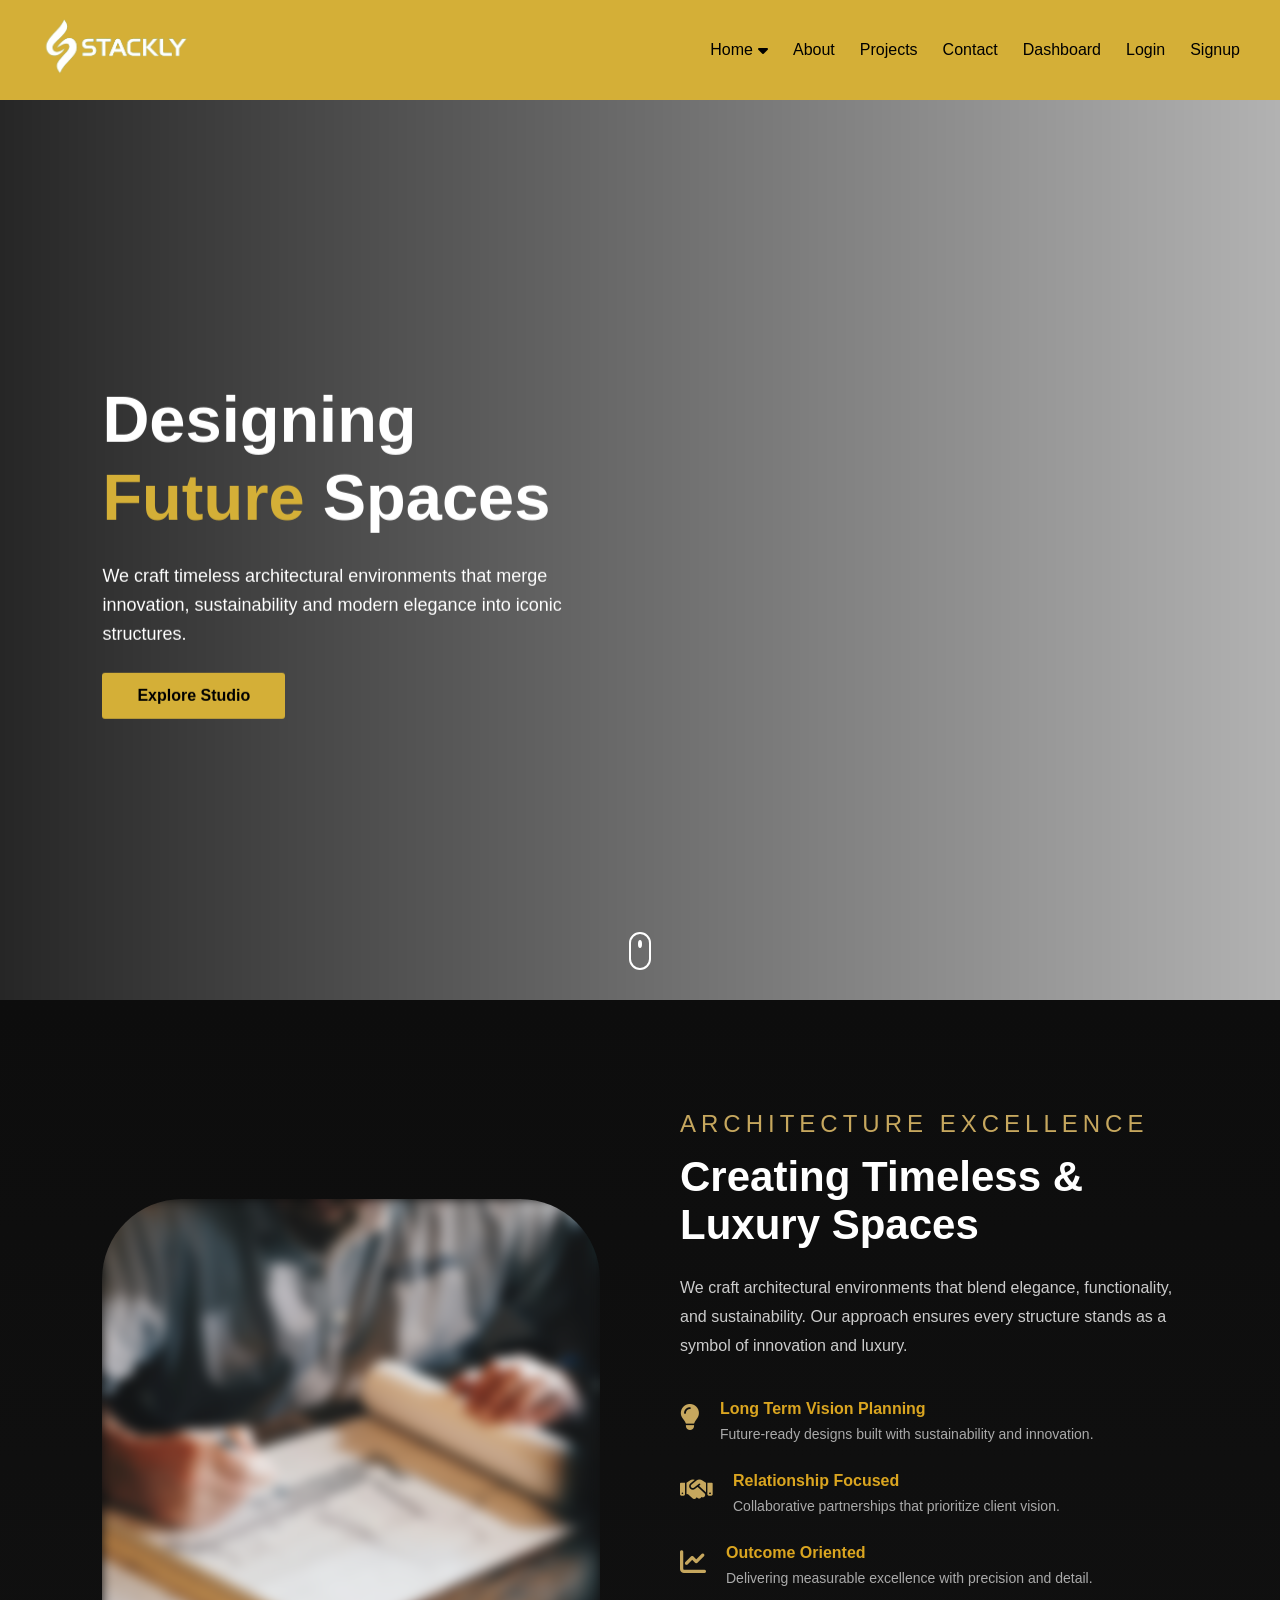
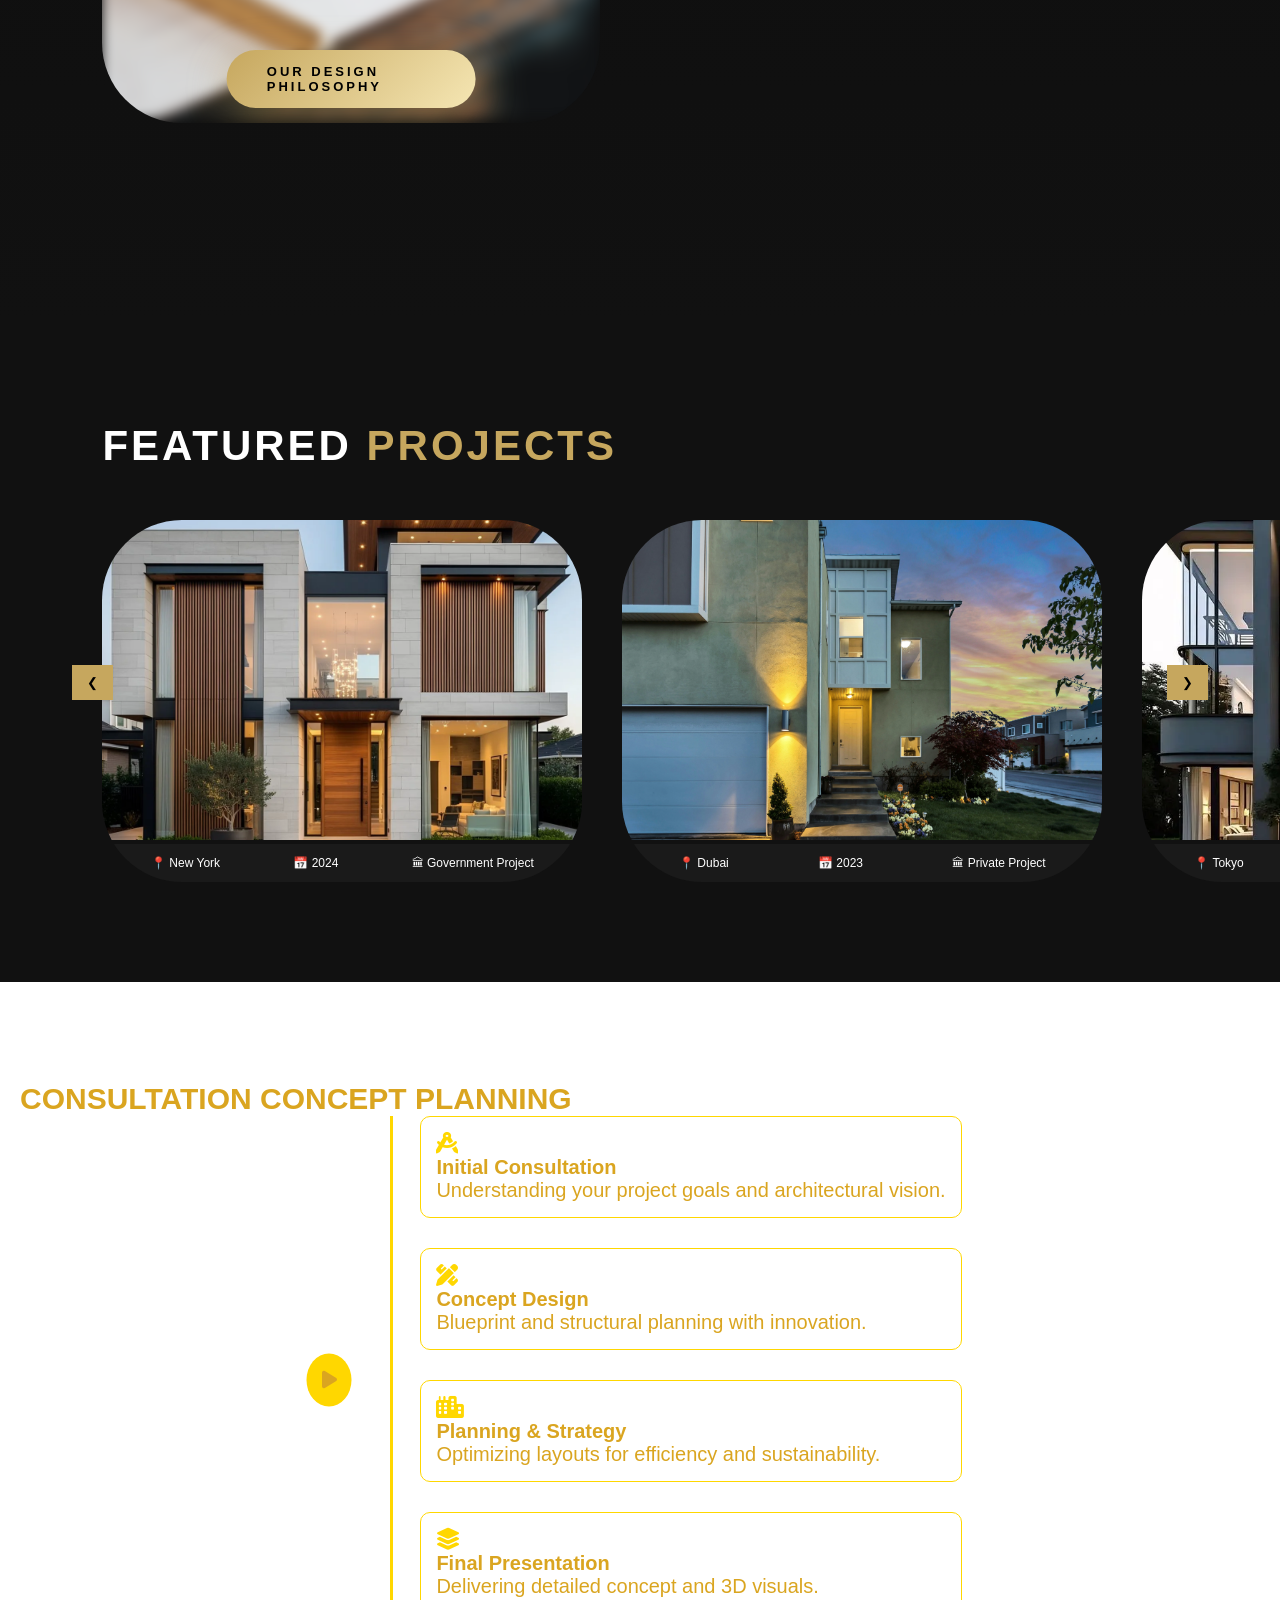
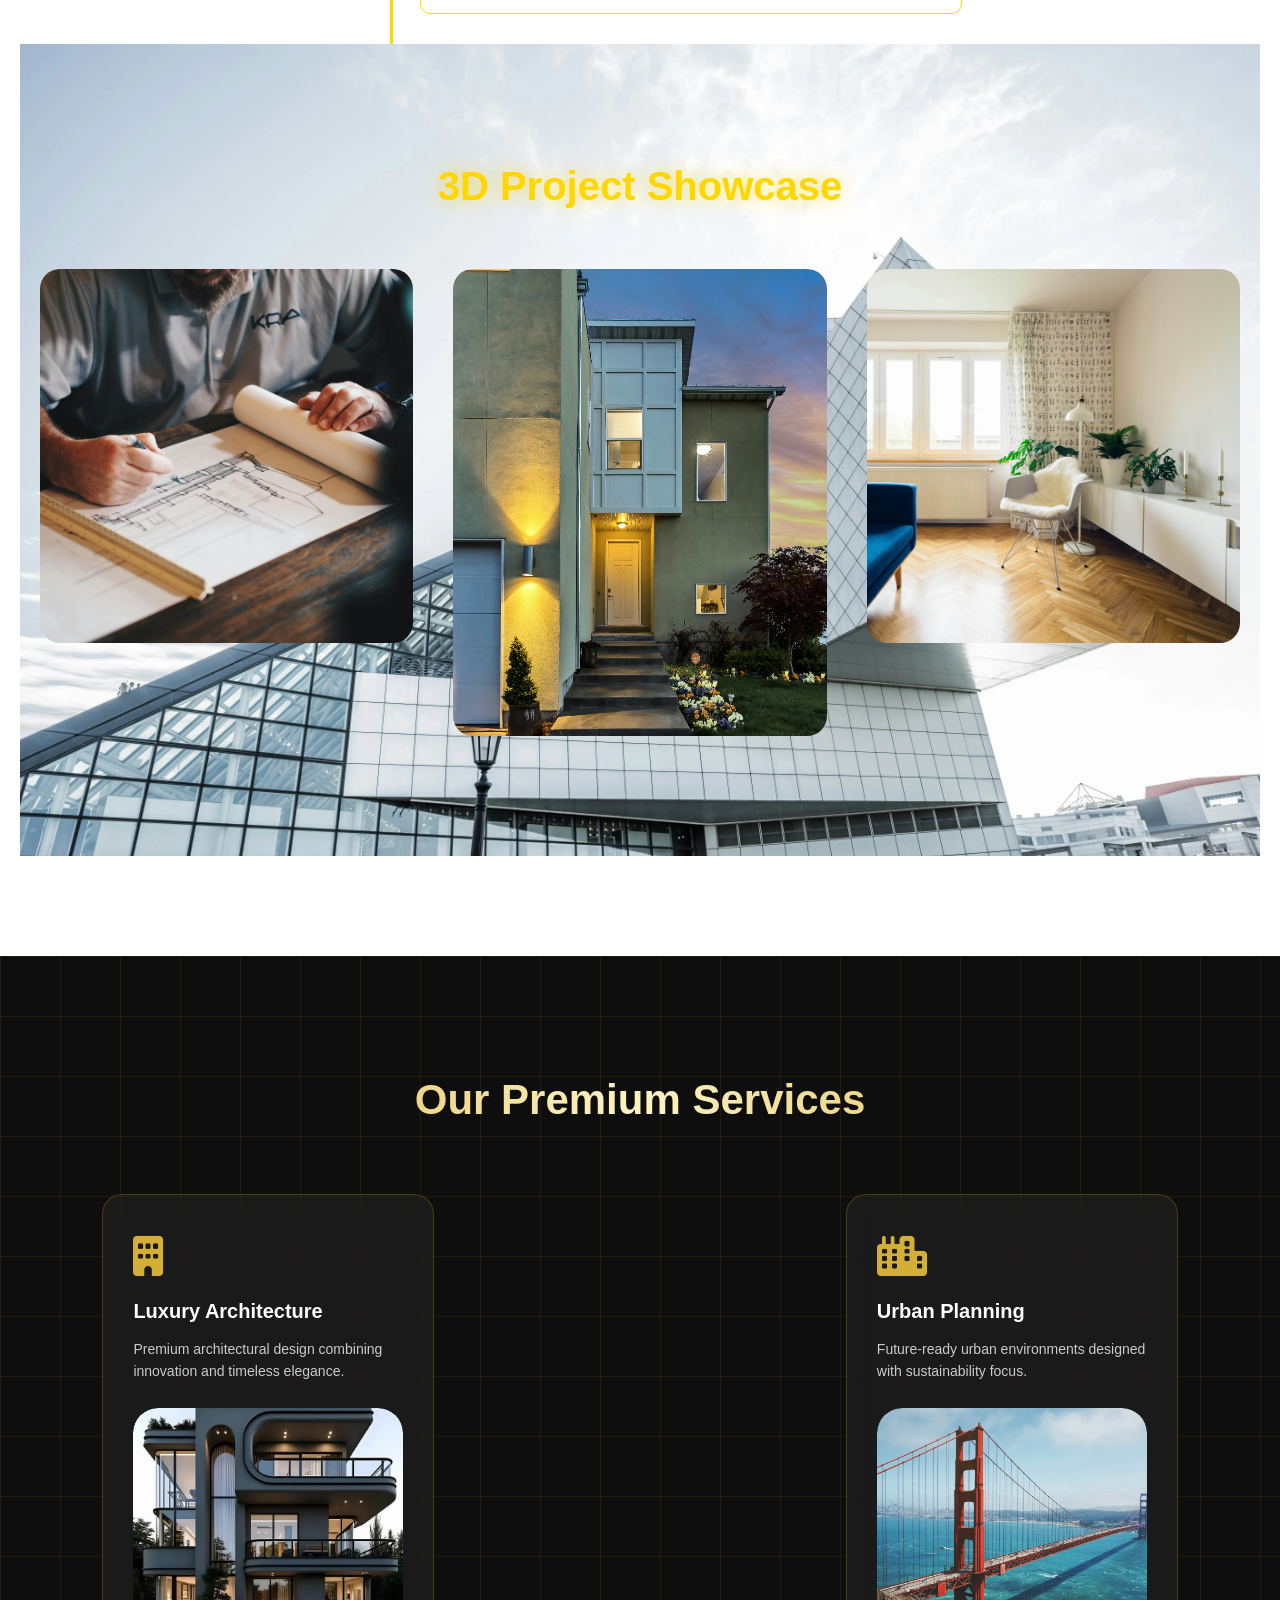
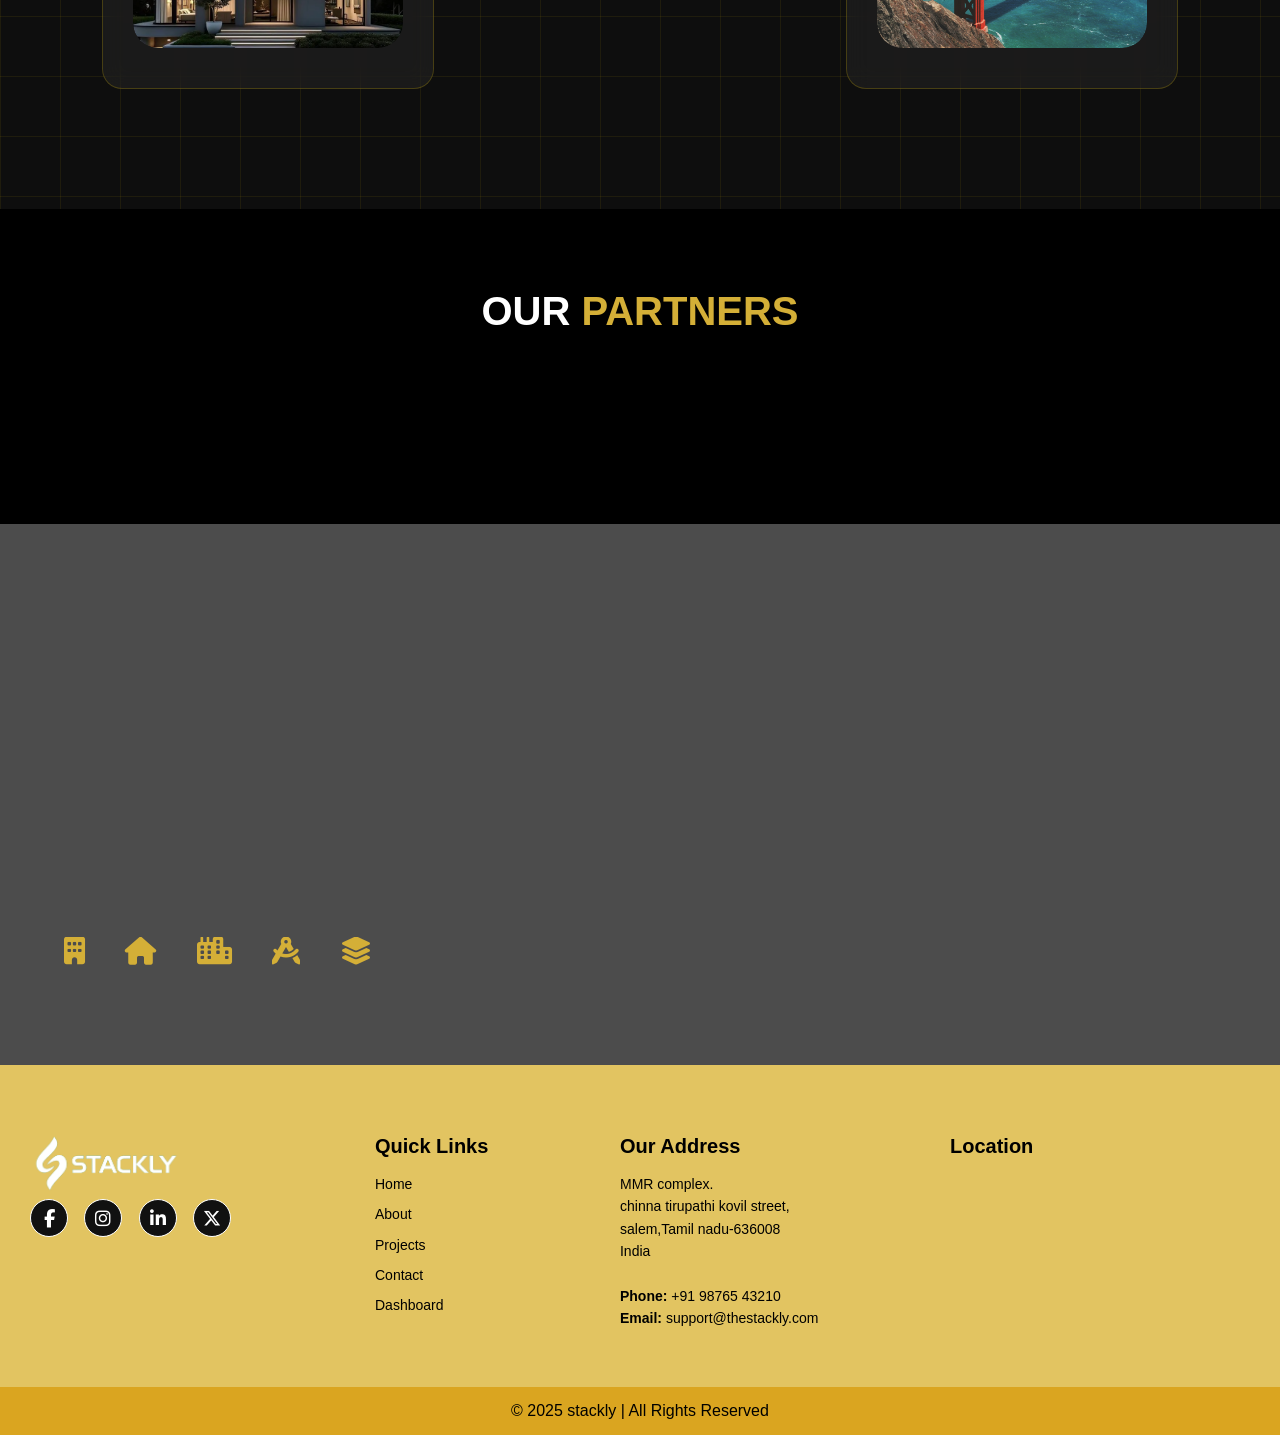
==== commit 1b341a3d: "Add files via upload" ====
--- a/index.html
+++ b/index.html
@@ -1,9 +1,54 @@
 <!DOCTYPE html>
 <html lang="en">
 <head>
-<meta charset="UTF-8">
-<meta name="viewport" content="width=device-width, initial-scale=1.0">
-<title>Architecture </title>
+    <meta charset="UTF-8">
+    <meta name="viewport" content="width=device-width, initial-scale=1.0">
+    <title>Architecture</title>
+    <!-- CSS Files -->
+    <link rel="stylesheet" href="./style.css">
+    
+    <link rel="stylesheet" href="https://cdnjs.cloudflare.com/ajax/libs/font-awesome/6.5.0/css/all.min.css">
+</head>
+<body>
+    <!-- ================= HEADER ================= -->
+    <header class="header">
+        <a href="index.html">   
+            <img src="./white.webp" alt="Stackly Logo" style="height: 60px; ">
+          </a> 
+        <!-- div class="logo">Tech<span>Solutions</span></div> -->
+
+        <!-- Navigation -->
+        <nav class="navbar">
+            <ul class="nav-links" >
+
+                <li class="dropdown">
+                    <a href="javascript:void(0)" class="dropdown-btn">Home <i class="fa-solid fa-caret-down"></i></a>
+                
+                    <ul class="dropdown-content">
+                        <li><a href="./index.html">Home 1</a></li>
+                        <li><a href="./home2.html">Home 2</a></li>
+                    </ul>
+                </li>
+                
+
+                <li><a href="./about.html">About</a></li>
+                <li><a href="./projects.html">Projects</a></li>
+                <li><a href="./contact.html">Contact</a></li>
+                <li><a href="./dashboard.html">Dashboard</a></li>
+                <li><a href="./login.html">Login</a></li>
+                <li><a href="./signup.html">Signup</a></li>
+                
+
+            </ul>
+        </nav>
+
+        <!-- Toggle -->
+        <div class="menu-toggle" id="menu-toggle">
+            <i class="fa-solid fa-bars"></i>
+        </div>
+
+    </header>
+    
 <!-- GOOGLE FONT -->
 <link href="https://fonts.googleapis.com/css2?family=Poppins:wght@300;400;600;700&display=swap" rel="stylesheet">
 
@@ -13,346 +58,223 @@
 
 
 <style>
-
-/* RESET */
-*{
+    *{
     margin:0;
     padding:0;
     box-sizing:border-box;
-    font-family: 'Poppins', sans-serif;
-}
-
-/* HERO SECTION */
-.arch-hero{
-    width:100%;
-    height:100vh;
-    position:relative;
-    overflow:hidden;
-    display:flex;
-    align-items:center;
-    justify-content:flex-end;
-    padding:80px;
-    color:goldenrod;
-}
-
-/* BACKGROUND SLIDER */
-.arch-slider{
-    position:absolute;
-    width:100%;
-    height:100%;
-    top:0;
-    left:0;
-    z-index:-2;
-}
-
-.arch-slide{
-    position:absolute;
-    width:100%;
-    height:100%;
-    background-size:cover;
-    background-position:center;
-    opacity:0;
-    transition:1.5s ease-in-out;
-}
-
-/* Architecture Images */
-.arch-slide:nth-child(1){
-background-image:url("./archi6.webp");
-}
-.arch-slide:nth-child(2){
-background-image:url("./archi5.webp");
-}
-.arch-slide:nth-child(3){
-background-image:url("./archi2.webp");
-}
-
-.arch-slide.active{
-    opacity:1;
-}
-
-/* NETFLIX DARK GRADIENT OVERLAY */
-.arch-hero::after{
-    content:"";
-    position:absolute;
-    width:100%;
-    height:100%;
-    top:0;
-    left:0;
-    background:linear-gradient(
-        to right,
-        rgba(0,0,0,0.95) 10%,
-        rgba(0,0,0,0.85) 35%,
-        rgba(0,0,0,0.5) 60%,
-        rgba(0,0,0,0.2) 80%,
-        rgba(0,0,0,0.05) 100%
-    );
-    z-index:-1;
-}
-
-/* CONTENT */
-.arch-hero-content{
-    max-width:520px;
-    text-align:right;
-    animation:fadeUp 1.5s ease;
-}
-
-.arch-hero-content h1{
-    font-size:52px;
-    font-weight:700;
-    margin-bottom:20px;
-    line-height:1.2;
-}
-
-.arch-hero-content p{
-    margin-bottom:35px;
-    line-height:1.7;
-    font-size:16px;
-    color:#ddd;
-}
-
-/* BUTTON */
-.arch-btns button{
-    padding:14px 30px;
-    border:none;
-    background: goldenrod;
-    color:#fff;
-    cursor:pointer;
-    font-size:16px;
-    border-radius:4px;
-    transition:0.3s;
-}
-
-.arch-btns button:hover{
-    background: rgb(234, 205, 134);
-    transform:scale(1.05);
-}
-
-/* VIDEO MODAL */
-.arch-video-modal{
-    position:fixed;
-    width:100%;
-    height:100%;
-    background:rgba(0,0,0,0.85);
-    top:0;
-    left:0;
-    display:none;
-    align-items:center;
-    justify-content:center;
-    z-index:999;
-}
-
-.arch-video-box{
-    width:90%;
-    max-width:800px;
-    position:relative;
-}
-
-.arch-video-box iframe{
-    width:100%;
-    height:450px;
-    border-radius:10px;
-}
-
-#closeVideo{
-    position:absolute;
-    top:-40px;
-    right:0;
-    font-size:35px;
-    cursor:pointer;
-    color:#fff;
-}
-
-/* ANIMATION */
-@keyframes fadeUp{
-    from{
+    font-family: 'Segoe UI', sans-serif;
+}
+
+
+    /* ====== SCOPED STUDIO INTRO ====== */
+    .lx-studio{
+        position:relative;
+        width:100%;
+        height:100vh;
+        overflow:hidden;
+    }
+    
+    /* VIDEO */
+    .lx-studio .lx-video{
+        position:absolute;
+        width:100%;
+        height:100%;
+        object-fit:cover;
+        z-index:1;
+    }
+    
+    /* OVERLAY */
+    .lx-studio .lx-overlay{
+        position:absolute;
+        width:100%;
+        height:100%;
+        background:linear-gradient(to right,rgba(0,0,0,0.85),rgba(0,0,0,0.3));
+        z-index:2;
+    }
+    
+    /* SMOKE */
+    .lx-studio .lx-smoke{
+        position:absolute;
+        width:100%;
+        height:100%;
+        background:url("./archi6.webp");
+        background-size:cover;
+        background-repeat:no-repeat;
         opacity:0;
-        transform:translateY(40px);
-    }
-    to{
-        opacity:1;
-        transform:translateY(0);
-    }
-}
-
-/* RESPONSIVE */
-
-/* Tablet */
-@media(max-width:992px){
-
-.arch-hero{
-    padding:50px;
-}
-
-.arch-hero-content h1{
-    font-size:38px;
-}
-}
-
-/* Mobile */
-@media(max-width:768px){
-
-.arch-hero{
-    justify-content:center;
-    text-align:center;
-    padding:25px;
-}
-
-.arch-hero-content{
-    text-align:center;
-}
-
-.arch-hero-content h1{
-    font-size:28px;
-}
-
-.arch-video-box iframe{
-    height:250px;
-}
-}
-
-/* LOAD FROM BOTTOM ANIMATION */
-
-.lux-reveal{
-    opacity:0;
-    transform:translateY(60px);
-    animation:luxFadeUp 1.6s ease forwards;
-    animation-delay:0.5s;
-}
-
-@keyframes luxFadeUp{
-    0%{
+        animation:lxSmoke 4s ease forwards;
+        z-index:3;
+    }
+    
+    @keyframes lxSmoke{
+        0%{opacity:1; transform:scale(1.2);}
+        100%{opacity:0; transform:scale(1);}
+    }
+    
+    /* CONTENT */
+    .lx-studio .lx-content{
+        position:relative;
+        z-index:4;
+        color:#fff;
+        top:50%;
+        transform:translateY(-50%);
+        padding:0 8%;
+        max-width:700px;
+    }
+    
+    /* TITLE */
+    .lx-studio .lx-title{
+        font-size:65px;
+        line-height:1.2;
+        opacity:0;
+        filter:blur(10px);
+        transform:translateY(60px);
+        animation:lxFade 1.2s forwards 1.5s;
+    }
+    
+    .lx-studio .lx-title span{
+        color:#d4af37;
+    }
+    
+    /* SUBTITLE */
+    .lx-studio .lx-subtitle{
+        margin:25px 0;
+        font-size:18px;
+        line-height:1.6;
+        opacity:0;
+        filter:blur(10px);
+        transform:translateY(60px);
+        animation:lxFade 1.2s forwards 2s;
+    }
+    
+    /* BUTTON */
+    .lx-studio .lx-btn{
+        display:inline-block;
+        padding:14px 35px;
+        background:#d4af37;
+        color:#000;
+        text-decoration:none;
+        font-weight:600;
+        border-radius:3px;
         opacity:0;
         transform:translateY(60px);
-    }
-    100%{
-        opacity:1;
-        transform:translateY(0);
-    }
-}
-.lux-title{ animation-delay:0.2s; }
-.lux-desc{ animation-delay:0.6s; }
-.lux-btns{ animation-delay:1s; }
-</style>
-</head>
-
-<body>
-
-<section class="arch-hero">
-
-    <div class="arch-slider">
-        <div class="arch-slide active"></div>
-        <div class="arch-slide"></div>
-        <div class="arch-slide"></div>
-    </div>
-
-    <div class="arch-hero-content">
-
-        <h1><span id="arch-text"></span></h1>
-
-        <p>
-            Experience bold architecture concepts inspired by iconic design movements 
-            from cities like New York, Dubai and Tokyo. Discover smart, sustainable 
-            and future-ready structures redefining modern living.
+        animation:lxFade 1.2s forwards 2.5s;
+        transition:0.4s;
+    }
+    
+    .lx-studio .lx-btn:hover{
+        background:#fff;
+    }
+    
+    /* FADE */
+    @keyframes lxFade{
+        to{
+            opacity:1;
+            filter:blur(0);
+            transform:translateY(0);
+        }
+    }
+    
+    /* SCROLL */
+    .lx-studio .lx-scroll{
+        position:absolute;
+        bottom:30px;
+        left:50%;
+        transform:translateX(-50%);
+        z-index:4;
+    }
+    
+    .lx-studio .lx-scroll span{
+        width:22px;
+        height:38px;
+        border:2px solid #fff;
+        display:block;
+        border-radius:20px;
+        position:relative;
+    }
+    
+    .lx-studio .lx-scroll span::before{
+        content:'';
+        width:4px;
+        height:8px;
+        background:#fff;
+        position:absolute;
+        left:50%;
+        transform:translateX(-50%);
+        top:6px;
+        border-radius:50%;
+        animation:lxScroll 2s infinite;
+    }
+    
+    @keyframes lxScroll{
+        0%{top:6px; opacity:1;}
+        100%{top:20px; opacity:0;}
+    }
+    
+    /* ===== RESPONSIVE ===== */
+    @media (max-width:1200px){
+        .lx-studio .lx-title{font-size:55px;}
+    }
+    
+    @media (max-width:992px){
+        .lx-studio .lx-title{font-size:42px;}
+        .lx-studio .lx-subtitle{font-size:16px;}
+    }
+    
+    @media (max-width:600px){
+        .lx-studio .lx-content{
+            text-align:center;
+            padding:0 20px;
+        }
+        .lx-studio .lx-title{font-size:30px;}
+        .lx-studio .lx-subtitle{font-size:14px;}
+        .lx-studio .lx-btn{padding:12px 25px;}
+    }
+    
+    </style>
+
+<section class="lx-studio">
+
+    <video autoplay muted loop playsinline class="lx-video">
+        <source src="./real.mp4" type="video/mp4">
+    </video>
+
+    <div class="lx-overlay"></div>
+    <div class="lx-smoke"></div>
+
+    <div class="lx-content">
+        <h1 class="lx-title">
+            Designing <span>Future</span> Spaces
+        </h1>
+
+        <p class="lx-subtitle">
+            We craft timeless architectural environments that merge innovation,
+            sustainability and modern elegance into iconic structures.
         </p>
 
-        <div class="arch-btns">
-            <button id="watchBtn">▶ Watch Video</button>
-        </div>
-
+        <a href="./404.html" class="lx-btn">Explore Studio</a>
+    </div>
+
+    <div class="lx-scroll">
+        <span></span>
     </div>
 
 </section>
 
-<!-- VIDEO POPUP -->
-<div class="arch-video-modal" id="videoModal">
-    <div class="arch-video-box">
-        <span id="closeVideo">&times;</span>
-        <iframe id="archVideo"
-            src="./real.mp4"
-            frameborder="0"
-            allowfullscreen>
-        </iframe>
-    </div>
-</div>
-
 <script>
-
-/* AUTO BACKGROUND SLIDER */
-let slides=document.querySelectorAll(".arch-slide");
-let index=0;
-
-function autoSlide(){
-slides.forEach(s=>s.classList.remove("active"));
-slides[index].classList.add("active");
-index=(index+1)%slides.length;
-}
-setInterval(autoSlide,4000);
-
-
-/* TYPEWRITER EFFECT */
-let textArray=[
-"Modern Architecture",
-"Luxury Urban Living",
-"Sustainable Design",
-"Future Smart Cities"
-];
-
-let count=0;
-let i=0;
-let currentText="";
-let letter="";
-
-function typing(){
-
-if(count===textArray.length){
-count=0;
-}
-
-currentText=textArray[count];
-letter=currentText.slice(0,++i);
-
-document.getElementById("arch-text").textContent=letter;
-
-if(letter.length===currentText.length){
-count++;
-i=0;
-}
-
-setTimeout(typing,120);
-}
-typing();
-
-
-/* VIDEO MODAL */
-let btn=document.getElementById("watchBtn");
-let modal=document.getElementById("videoModal");
-let close=document.getElementById("closeVideo");
-let iframe=document.getElementById("archVideo");
-
-btn.onclick=()=>{
-modal.style.display="flex";
-};
-
-close.onclick=()=>{
-modal.style.display="none";
-iframe.src=iframe.src; // stop video when closed
-};
-
-</script>
-
-
-
-
+    document.addEventListener("scroll",function(){
+        const video = document.querySelector(".lx-video");
+        if(video){
+            let scroll = window.scrollY;
+            video.style.transform = "scale("+(1 + scroll/4000)+")";
+        }
+    });
+    </script>
 
 
 <style>
 
 /* RESET */
 
-body{
-background:#0d0d0d;
-color:#fff;
-}
 
 /* ================= SECTION ================= */
 
@@ -591,9 +513,9 @@
 
     <div class="design-tag ds-animate ds-top">ARCHITECTURE EXCELLENCE</div>
 
-    <h2 class="design-title ds-animate ds-right">
-Creating Timeless & Luxury Spaces
-</h2>
+    <h2 class="design-title ds-animate ds-right" style="color: #ffffff;">
+        Creating Timeless & Luxury Spaces
+    </h2>
 
 <p class="design-desc ds-animate ds-left">
 We craft architectural environments that blend elegance,
@@ -606,7 +528,7 @@
     <div class="feature ds-animate ds-left">
 <i class="fa-solid fa-lightbulb"></i>
 <div>
-<h4>Long Term Vision Planning</h4>
+    <h4 style="color: goldenrod;">Long Term Vision Planning</h4>
 <p>Future-ready designs built with sustainability and innovation.</p>
 </div>
 </div>
@@ -614,7 +536,7 @@
 <div class="feature ds-animate ds-right">
 <i class="fa-solid fa-handshake"></i>
 <div>
-<h4>Relationship Focused</h4>
+<h4 style="color: goldenrod;">Relationship Focused</h4>
 <p>Collaborative partnerships that prioritize client vision.</p>
 </div>
 </div>
@@ -622,7 +544,7 @@
 <div class="feature ds-animate ds-left">
 <i class="fa-solid fa-chart-line"></i>
 <div>
-<h4>Outcome Oriented</h4>
+<h4 style="color: goldenrod;">Outcome Oriented</h4>
 <p>Delivering measurable excellence with precision and detail.</p>
 </div>
 </div>
@@ -1139,11 +1061,36 @@
     border-radius: 15px;
     overflow: hidden;
 }
-
+/* SAME SIZE IMAGE CONTAINER */
+.luxx-img-wrapper {
+    position: relative;
+    margin-top: 25px;
+    border-radius: 25px;
+    overflow: hidden;
+    width: 100%;
+    height: 240px;
+}
+
+/* FORCE ALL IMAGES SAME SIZE */
 .luxx-img-wrapper img {
     width: 100%;
-    border-radius: 15px;
-    transition: 0.4s;
+    height: 100%;
+    object-fit: cover;
+    border-radius: 25px;
+    transition: 0.5s ease;
+}
+/* TABLET */
+@media(max-width: 992px){
+.luxx-img-wrapper{
+height: 220px;
+}
+}
+
+/* MOBILE */
+@media(max-width: 600px){
+.luxx-img-wrapper{
+height: 200px;
+}
 }
 
 .luxx-service-card:hover img {
@@ -1776,7 +1723,7 @@
 <h3>Luxury Architecture</h3>
 <p>Premium architectural design combining innovation and timeless elegance.</p>
 <div class="luxx-img-wrapper">
-<img src="./beach.webp">
+<img src="./archi1.webp">
 </div>
 </div>
 
@@ -1786,7 +1733,7 @@
 <h3>Interior Mastery</h3>
 <p>Elegant interior concepts crafted for comfort and sophistication.</p>
 <div class="luxx-img-wrapper">
-<img src="./interior.webp">
+<img src="./archi.webp">
 </div>
 </div>
 
@@ -2264,10 +2211,73 @@
 partnerReveal.forEach(el=>partnerObserver.observe(el));
 
 </script>
-            
-
-
-
+
+
+     <!-- <footer> -->
+    <footer class="footer">
+        <div class="footer-container">
+    
+            <!-- Logo / About -->
+            <div class="footer-box">
+                <img src="./white.webp" alt="Stackly Logo" class="footer-logo"  style="height:60px;">
+   
+               
+                <!-- <p>We deliver secure, scalable and innovative IT services for global businesses.</p><br> -->
+    
+                <!-- Social Icons -->
+                <div class="footer-social">
+                    <a href="./404.html"><i class="fa-brands fa-facebook-f"></i></a>
+                    <a href="./404.html"><i class="fa-brands fa-instagram"></i></a>
+                    <a href="./404.html"><i class="fa-brands fa-linkedin-in"></i></a>
+                    <a href="./404.html"><i class="fa-brands fa-x-twitter"></i></a>
+                </div>
+            </div>
+            <!-- Quick Links -->
+            <div class="footer-box">
+                <h3>Quick Links</h3>
+                <ul>
+                    <li><a href="./index.html">Home </a></li>
+                    <li><a href="./about.html">About</a></li>
+                <li><a href="./projects.html">Projects</a></li>
+                <li><a href="./contact.html">Contact</a></li>
+                <li><a href="./dashboard.html">Dashboard</a></li>
+                </ul>
+            </div>
+    
+            <!-- Address -->
+            <div class="footer-box">
+                <h3>Our Address</h3>
+                <p>
+                    MMR complex.<br>
+                    chinna tirupathi kovil street,<br>
+                    salem,Tamil nadu-636008<br>
+                    <!-- Bengaluru, Karnataka – 560066<br> -->
+                    India<br><br>
+    
+                    <strong>Phone:</strong> +91 98765 43210<br>
+                    <strong>Email:</strong> support@thestackly.com
+                </p>
+            </div>
+    
+            <!-- Google Map -->
+            <div class="footer-box">
+                <h3>Location</h3>
+                <iframe 
+                src="https://www.google.com/maps?q=Salem%20Tamil%20Nadu&output=embed"
+                    allowfullscreen="" 
+                    loading="lazy">
+                </iframe>
+            </div>
+    
+        </div>
+    
+        <div class="footer-bottom">
+            <p>© 2025 stackly | All Rights Reserved</p>
+        </div>
+    </footer>       
+
+
+<script src="./script.js"></script>
 
 
 </body>
--- a/style.css
+++ b/style.css
@@ -0,0 +1,219 @@
+
+        /* ================= GLOBAL ================= */
+* {
+    margin: 0;
+    padding: 0;
+    box-sizing: border-box;
+}
+
+body {
+    font-family: "Poppins", sans-serif;
+    
+}
+
+a { text-decoration: none; }
+
+ul { list-style: none; }
+
+
+
+
+/* ================= HEADER ================= */
+.header {
+    width: 100%;
+    padding: 18px 40px;
+    background: #d4af37;
+    color: #fff;
+    display: flex;
+    justify-content: space-between;
+    align-items: center;
+}
+
+.logo {
+    font-size: 28px;
+    font-weight: 700;
+}
+
+.logo span {
+    color: gold;
+}
+
+.nav-links {
+    display: flex;
+    gap: 25px;
+}
+
+/* Dropdown Wrapper */
+.dropdown {
+    position: relative;
+}
+
+/* Dropdown Button */
+.dropdown-btn {
+    display: flex;
+    align-items: center;
+    gap: 5px;
+}
+
+/* Desktop Hover */
+@media (min-width: 901px) {
+    .dropdown:hover .dropdown-content {
+        display: block;
+    }
+}
+
+/* Dropdown Menu */
+.dropdown-content {
+    display: none;
+    position: absolute;
+    top: 38px;
+    left: 0;
+    background: #12274d;
+    width: 160px;
+    border-radius: 8px;
+    padding: 10px 0;
+    z-index: 999;
+}
+
+.dropdown-content li a {
+    display: block;
+    padding: 10px 15px;
+    color: white;
+}
+
+.dropdown-content li a:hover {
+    background: #0e1c33;
+}
+
+/* Toggle */
+.menu-toggle {
+    display: none;
+    font-size: 28px;
+    cursor: pointer;
+}
+
+li a{
+    color: black;
+}
+
+
+
+/* ================= FOOTER ================= */
+.footer {
+    background: #e2c461;
+    padding-top: 40px;
+    color: black;
+}
+
+.footer-container {
+    display: flex;
+    justify-content: space-between;
+    padding: 30px;
+    flex-wrap: wrap;
+}
+
+/* Footer Boxes */
+.footer-box h3 {
+    margin-bottom: 15px;
+    font-size: 20px;
+    color: black;
+}
+
+.footer-box p, 
+.footer-box a {
+    color: black;
+    font-size: 14px;
+    line-height: 1.6;
+}
+
+.footer-box ul {
+    list-style: none;
+}
+
+.footer-box ul li {
+    margin-bottom: 8px;
+}
+
+.footer-box ul li a {
+    text-decoration: none;
+    transition: 0.3s;
+}
+
+.footer-box ul li a:hover {
+    color: black;
+}
+
+
+.footer-bottom {
+    text-align: center;
+    background: goldenrod;
+    padding: 15px 0;
+}
+
+.footer-social a {
+    display: inline-block;
+    margin-right: 12px;
+    font-size: 18px;
+    width: 38px;
+    height: 38px;
+    text-align: center;
+    line-height: 38px;
+    border-radius: 50%;
+    background: #111;
+    color: white;
+    border: 1px solid white;
+    transition: 0.3s;
+}
+
+.footer-social a:hover {
+    background: blanchedalmond;
+    color: #000;
+    transform: translateY(-5px);
+}
+
+/* Map */
+.footer-box iframe {
+    width: 100%;
+    height: 180px;
+    border-radius: 10px;
+    border: none;
+}
+
+
+/* ================= RESPONSIVE ================= */
+@media (max-width: 900px) {
+
+    .nav-links {
+        display: none;
+        flex-direction: column;
+        background: #0b1f3a;
+        position: absolute;
+        top: 70px;
+        right: 20px;
+        width: 200px;
+        padding: 20px;
+        border-radius: 10px;
+        z-index: 1000;
+    }
+
+    .menu-toggle {
+        display: block;
+    }
+
+    .footer-box {
+        width: 45%;
+        margin-bottom: 30px;
+    }
+}
+
+@media (max-width: 500px) {
+    .footer-box {
+        width: 100%;
+    }
+}
+
+
+
+
+
+    </style>
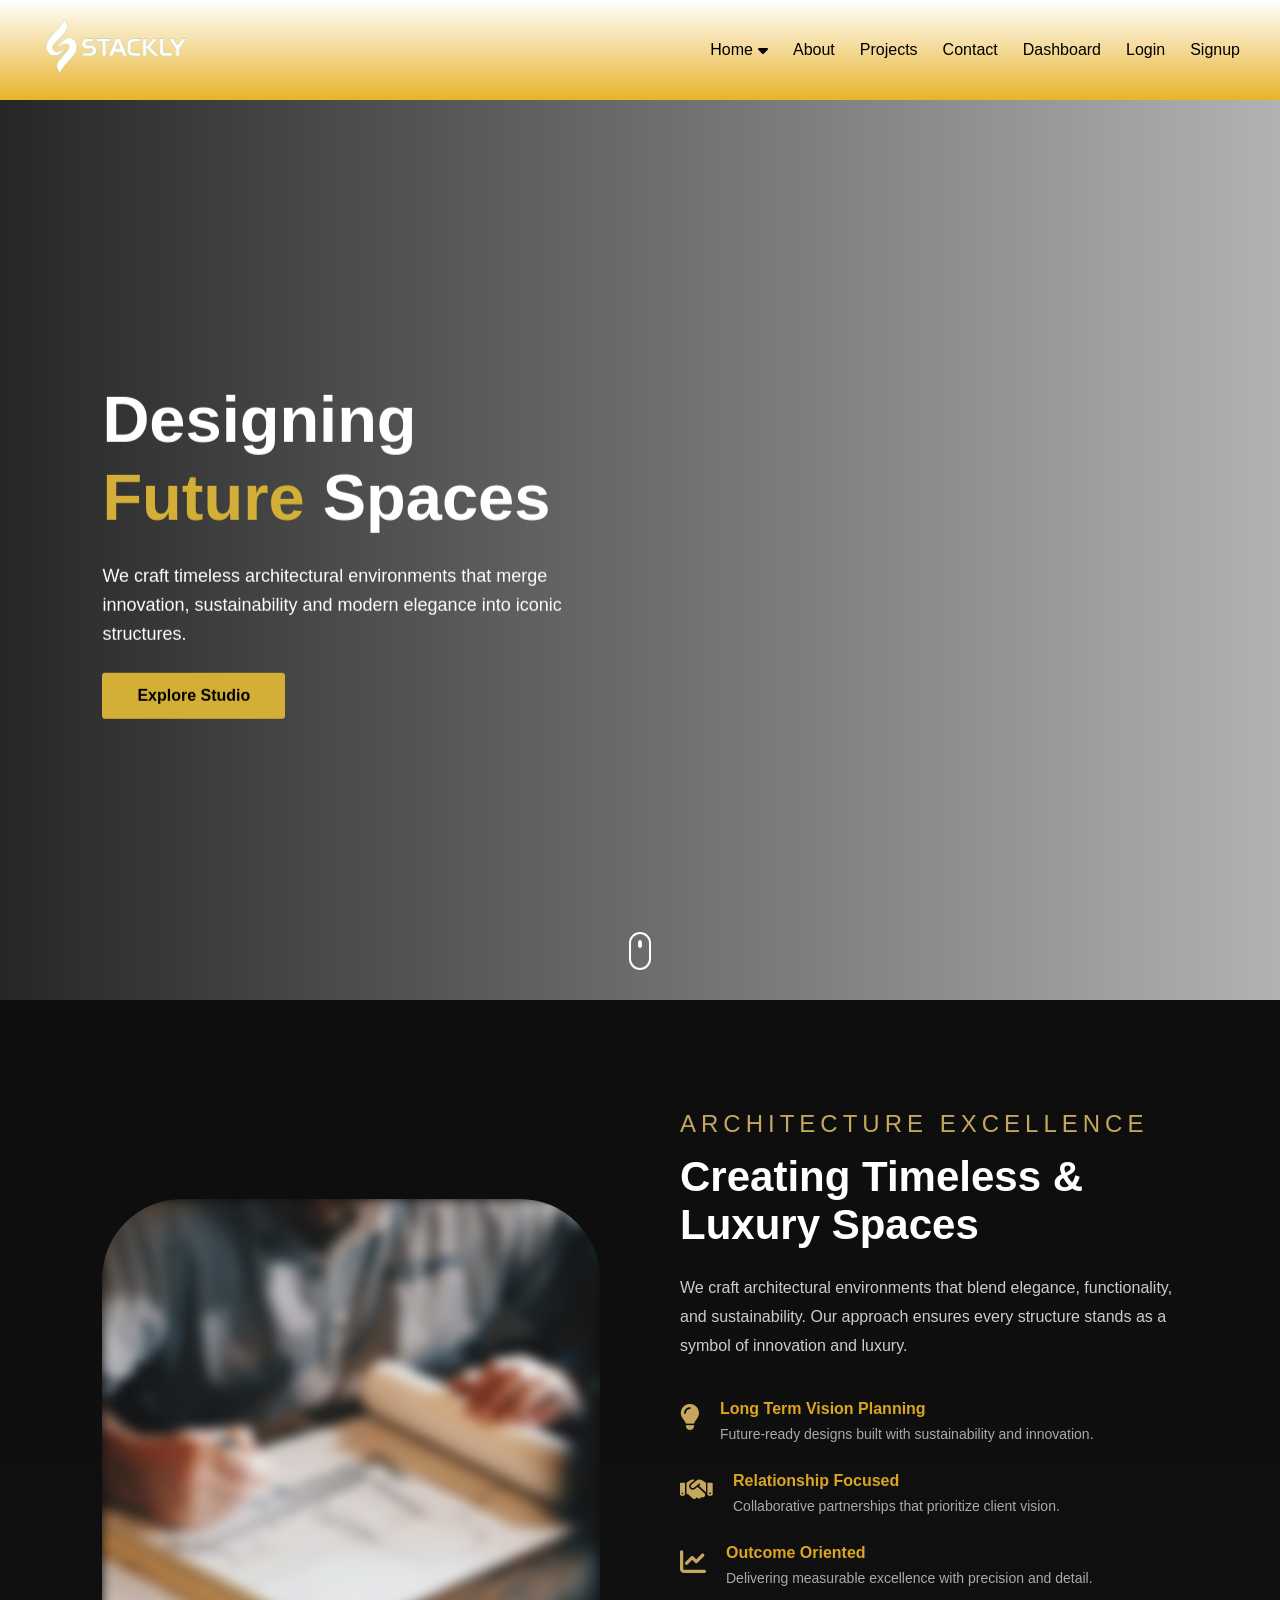
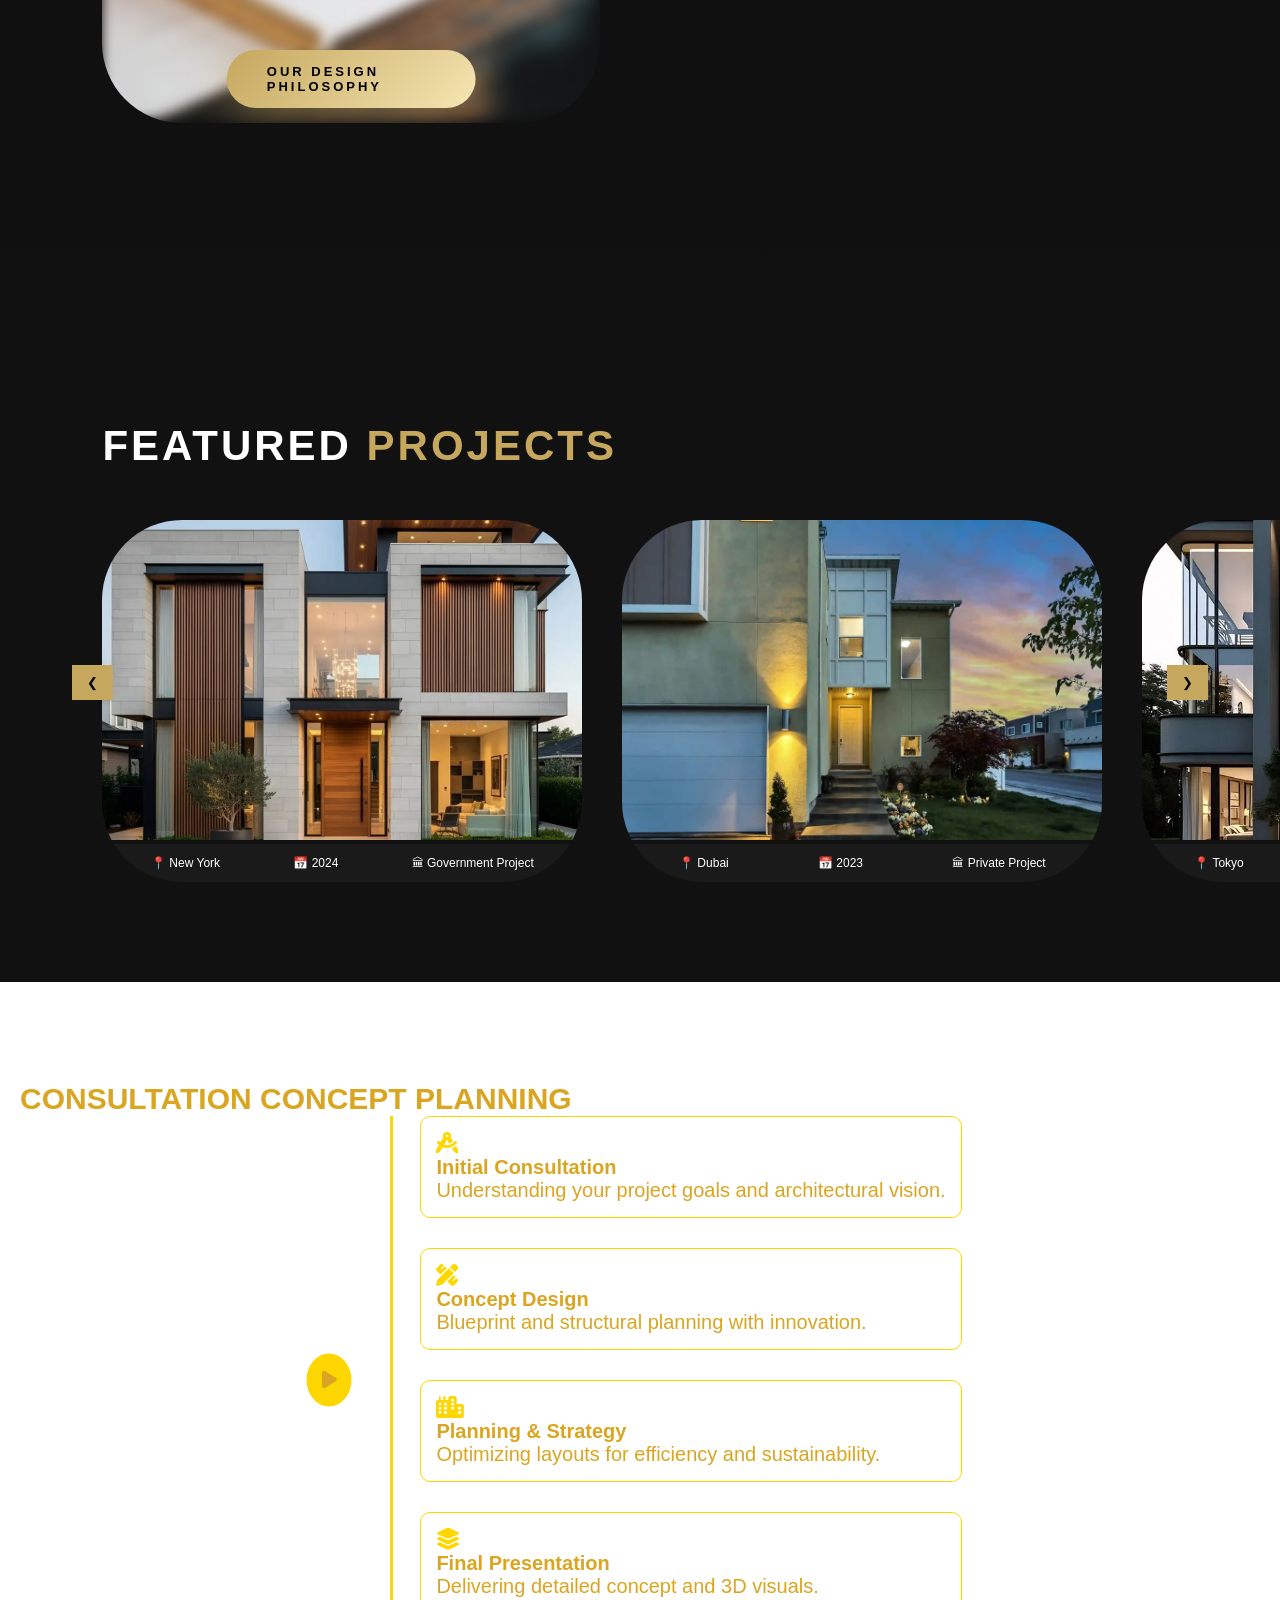
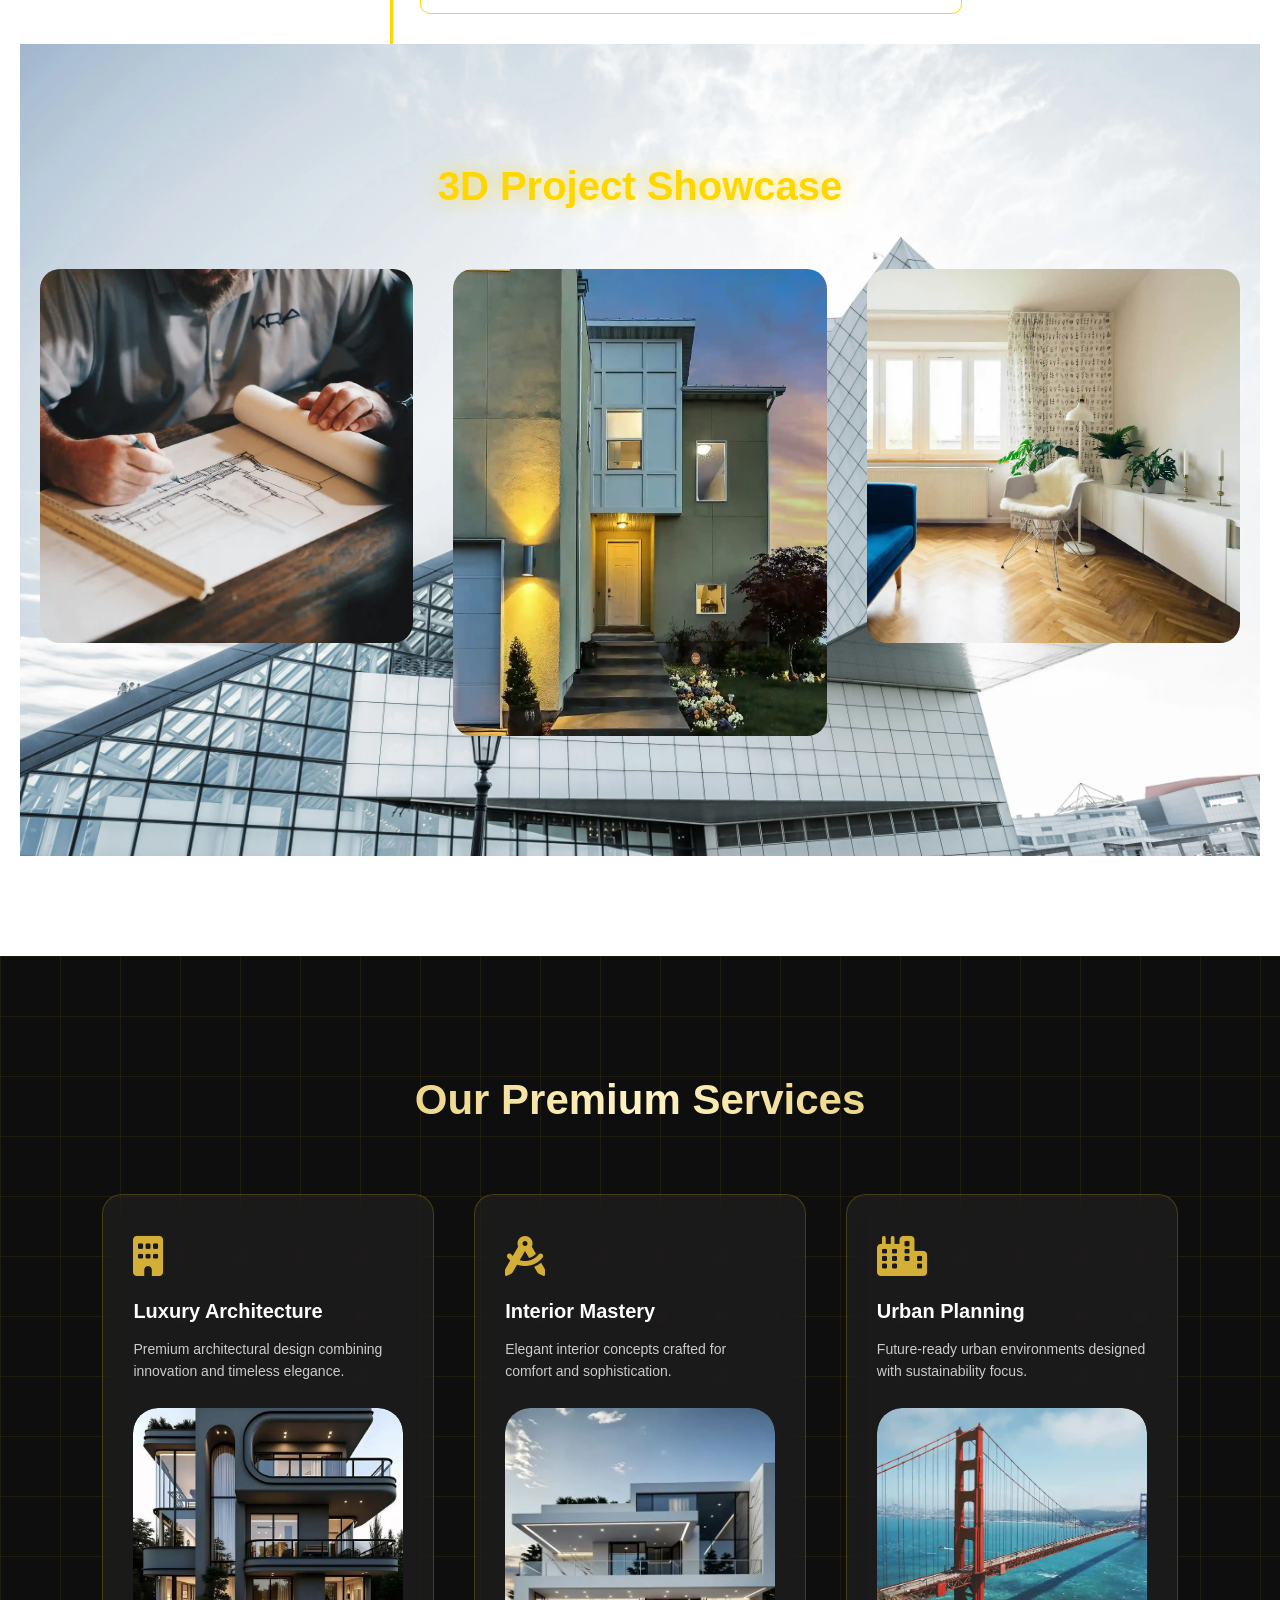
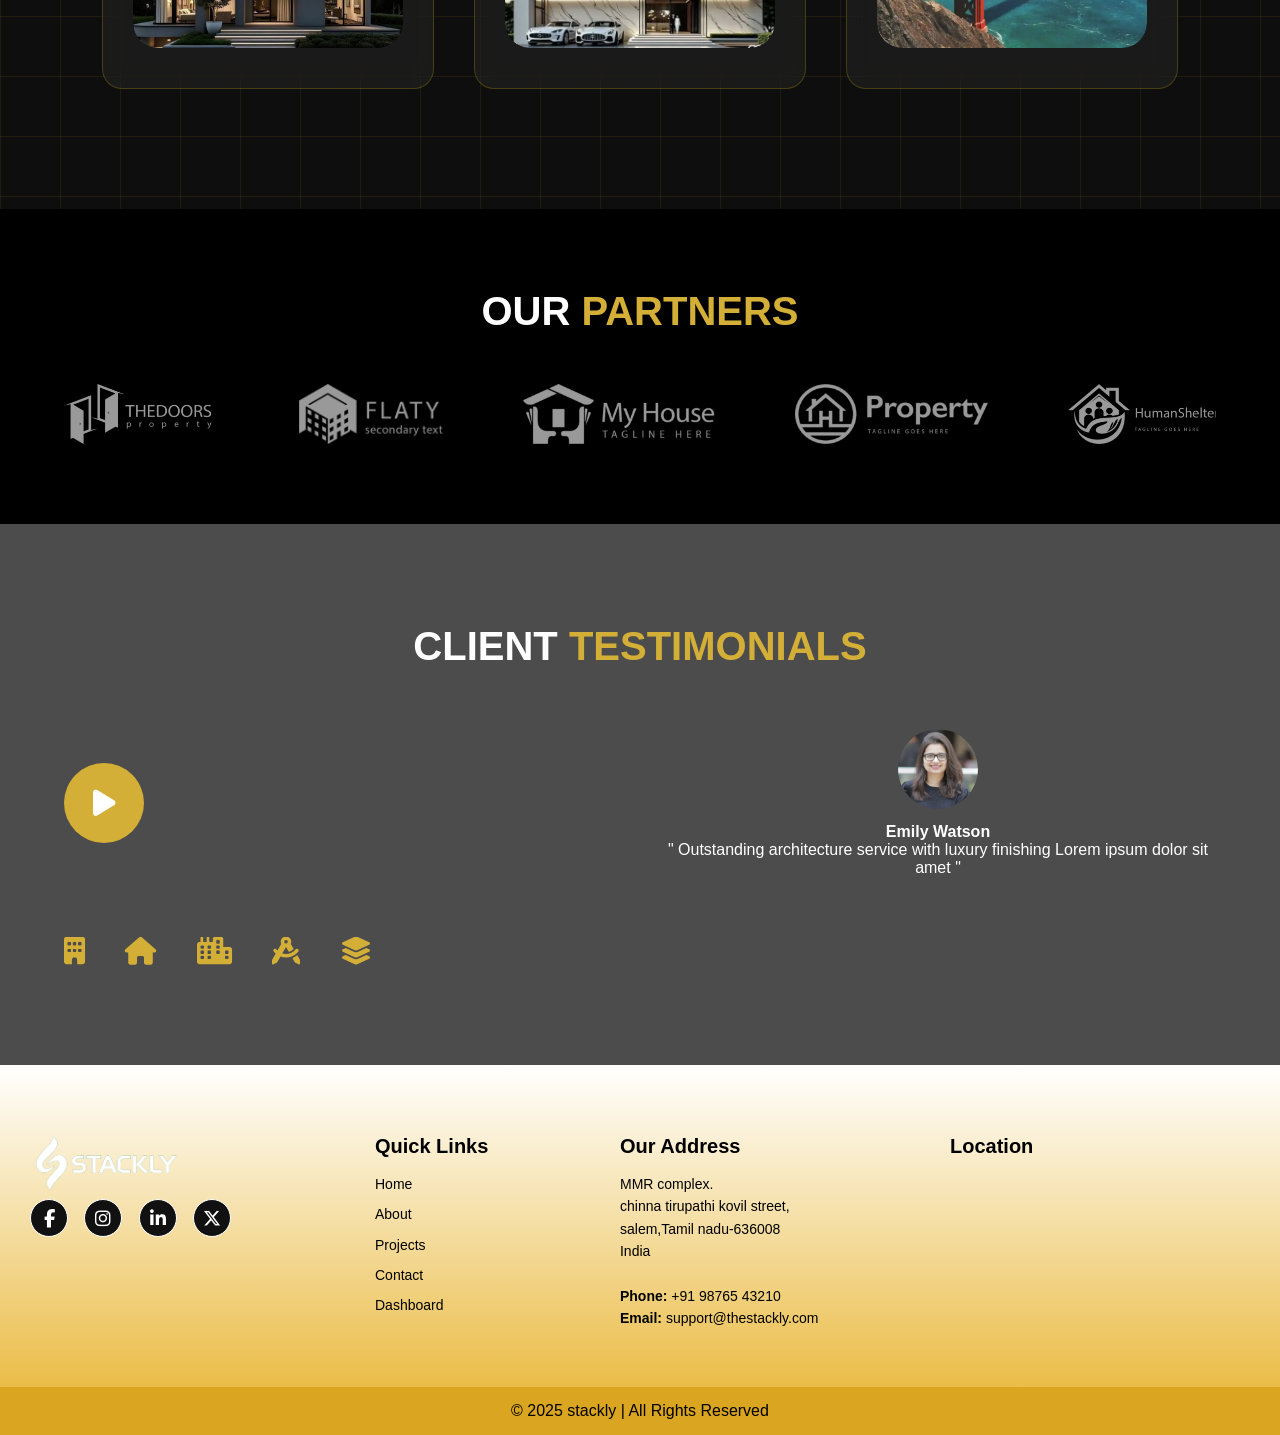
==== commit 40654c87: "Add files via upload" ====
--- a/index.html
+++ b/index.html
@@ -49,6 +49,131 @@
 
     </header>
     
+<style>
+/* --- Full screen overlay --- */
+#preloader {
+  position: fixed;
+  top:0;
+  left:0;
+  width:100%;
+  height:100%;
+  background: linear-gradient(to top, rgb(232, 179, 44), transparent);
+  display:flex;
+  align-items:center;
+  justify-content:center;
+  z-index: 9999;
+  flex-direction: column;
+  opacity:1;
+  transition: opacity 0.8s ease;
+}
+
+/* --- Spinner wrapper --- */
+.spinner-wrapper {
+  position: relative;
+  width: 100px;
+  height: 100px;
+}
+
+/* --- Main spinner circle --- */
+.spinner {
+  border: 8px solid rgba(0,0,0,0.1);
+  border-top: 8px solid #333;
+  border-radius: 50%;
+  width: 100px;
+  height: 100px;
+  animation: spin 1s linear infinite;
+  position: absolute;
+  top:0;
+  left:0;
+}
+
+/* --- Architecture icons rotating --- */
+.arch-icon {
+  position: absolute;
+  width: 25px;
+  height: 25px;
+  top: 50%;
+  left: 50%;
+  margin: -12.5px 0 0 -12.5px; /* Center icon */
+  animation: rotateIcon 2s linear infinite;
+}
+
+/* Position multiple icons around circle */
+.arch-icon:nth-child(1) { transform: rotate(0deg) translate(50px) rotate(0deg); }
+.arch-icon:nth-child(2) { transform: rotate(72deg) translate(50px) rotate(-72deg); }
+.arch-icon:nth-child(3) { transform: rotate(144deg) translate(50px) rotate(-144deg); }
+.arch-icon:nth-child(4) { transform: rotate(216deg) translate(50px) rotate(-216deg); }
+.arch-icon:nth-child(5) { transform: rotate(288deg) translate(50px) rotate(-288deg); }
+
+@keyframes spin {
+  0% { transform: rotate(0deg); }
+  100% { transform: rotate(360deg); }
+}
+
+@keyframes rotateIcon {
+  0% { transform: rotate(0deg) translate(50px) rotate(0deg); }
+  100% { transform: rotate(360deg) translate(50px) rotate(-360deg); }
+}
+
+/* Loader text */
+#preloader p {
+  font-size: 1.2rem;
+  color: #333;
+  font-weight: bold;
+  margin-top: 30px;
+  text-shadow: 1px 1px 2px rgba(0,0,0,0.1);
+}
+
+/* Responsive spinner size */
+@media screen and (max-width: 768px) {
+  .spinner-wrapper { width: 70px; height: 70px; }
+  .spinner { width: 70px; height: 70px; border-width:6px; }
+  .arch-icon { width:18px; height:18px; margin:-9px 0 0 -9px; }
+  #preloader p { font-size:1rem; }
+}
+
+@media screen and (max-width: 480px) {
+  .spinner-wrapper { width: 60px; height: 60px; }
+  .spinner { width: 60px; height: 60px; border-width:5px; }
+  .arch-icon { width:15px; height:15px; margin:-7.5px 0 0 -7.5px; }
+  #preloader p { font-size:0.9rem; }
+}
+</style>
+</head>
+<body>
+
+<!-- Preloader -->
+<div id="preloader">
+  <div class="spinner-wrapper">
+    <div class="spinner"></div>
+    <!-- Architecture icons (replace with your own PNG/SVG) -->
+    <img src="https://cdn-icons-png.flaticon.com/512/809/809957.png" alt="Building" class="arch-icon">
+    <img src="https://cdn-icons-png.flaticon.com/512/809/809959.png" alt="Blueprint" class="arch-icon">
+    <img src="https://cdn-icons-png.flaticon.com/512/809/809955.png" alt="House" class="arch-icon">
+    <img src="https://cdn-icons-png.flaticon.com/512/809/809956.png" alt="Skyscraper" class="arch-icon">
+    <img src="https://cdn-icons-png.flaticon.com/512/809/809954.png" alt="Construction" class="arch-icon">
+  </div>
+  <p>Loading Architecture Portfolio...</p>
+</div>
+
+
+
+<script>
+// Wait for window to load
+window.addEventListener('load', () => {
+    const preloader = document.getElementById('preloader');
+    const mainContent = document.getElementById('mainContent');
+
+    // Fade out preloader
+    preloader.style.opacity = 0;
+    setTimeout(() => {
+      preloader.style.display = 'none';
+      mainContent.style.display = 'block';
+    }, 800); // match CSS transition
+});
+</script>
+
+
 <!-- GOOGLE FONT -->
 <link href="https://fonts.googleapis.com/css2?family=Poppins:wght@300;400;600;700&display=swap" rel="stylesheet">
 
--- a/style.css
+++ b/style.css
@@ -22,7 +22,7 @@
 .header {
     width: 100%;
     padding: 18px 40px;
-    background: #d4af37;
+    background:  linear-gradient(to top, rgb(232, 179, 44), transparent);
     color: #fff;
     display: flex;
     justify-content: space-between;
@@ -39,6 +39,7 @@
 }
 
 .nav-links {
+    
     display: flex;
     gap: 25px;
 }
@@ -68,7 +69,7 @@
     position: absolute;
     top: 38px;
     left: 0;
-    background: #12274d;
+    background: linear-gradient(to top, rgb(232, 179, 44), transparent);
     width: 160px;
     border-radius: 8px;
     padding: 10px 0;
@@ -82,7 +83,7 @@
 }
 
 .dropdown-content li a:hover {
-    background: #0e1c33;
+    background: linear-gradient(to top, rgb(232, 179, 44), transparent);
 }
 
 /* Toggle */
@@ -100,7 +101,7 @@
 
 /* ================= FOOTER ================= */
 .footer {
-    background: #e2c461;
+    background: linear-gradient(to top, rgb(232, 179, 44), transparent);
     padding-top: 40px;
     color: black;
 }
@@ -186,7 +187,7 @@
     .nav-links {
         display: none;
         flex-direction: column;
-        background: #0b1f3a;
+        background:  linear-gradient(to top, rgb(232, 179, 44), transparent);;
         position: absolute;
         top: 70px;
         right: 20px;
@@ -216,4 +217,4 @@
 
 
 
-    </style>+    
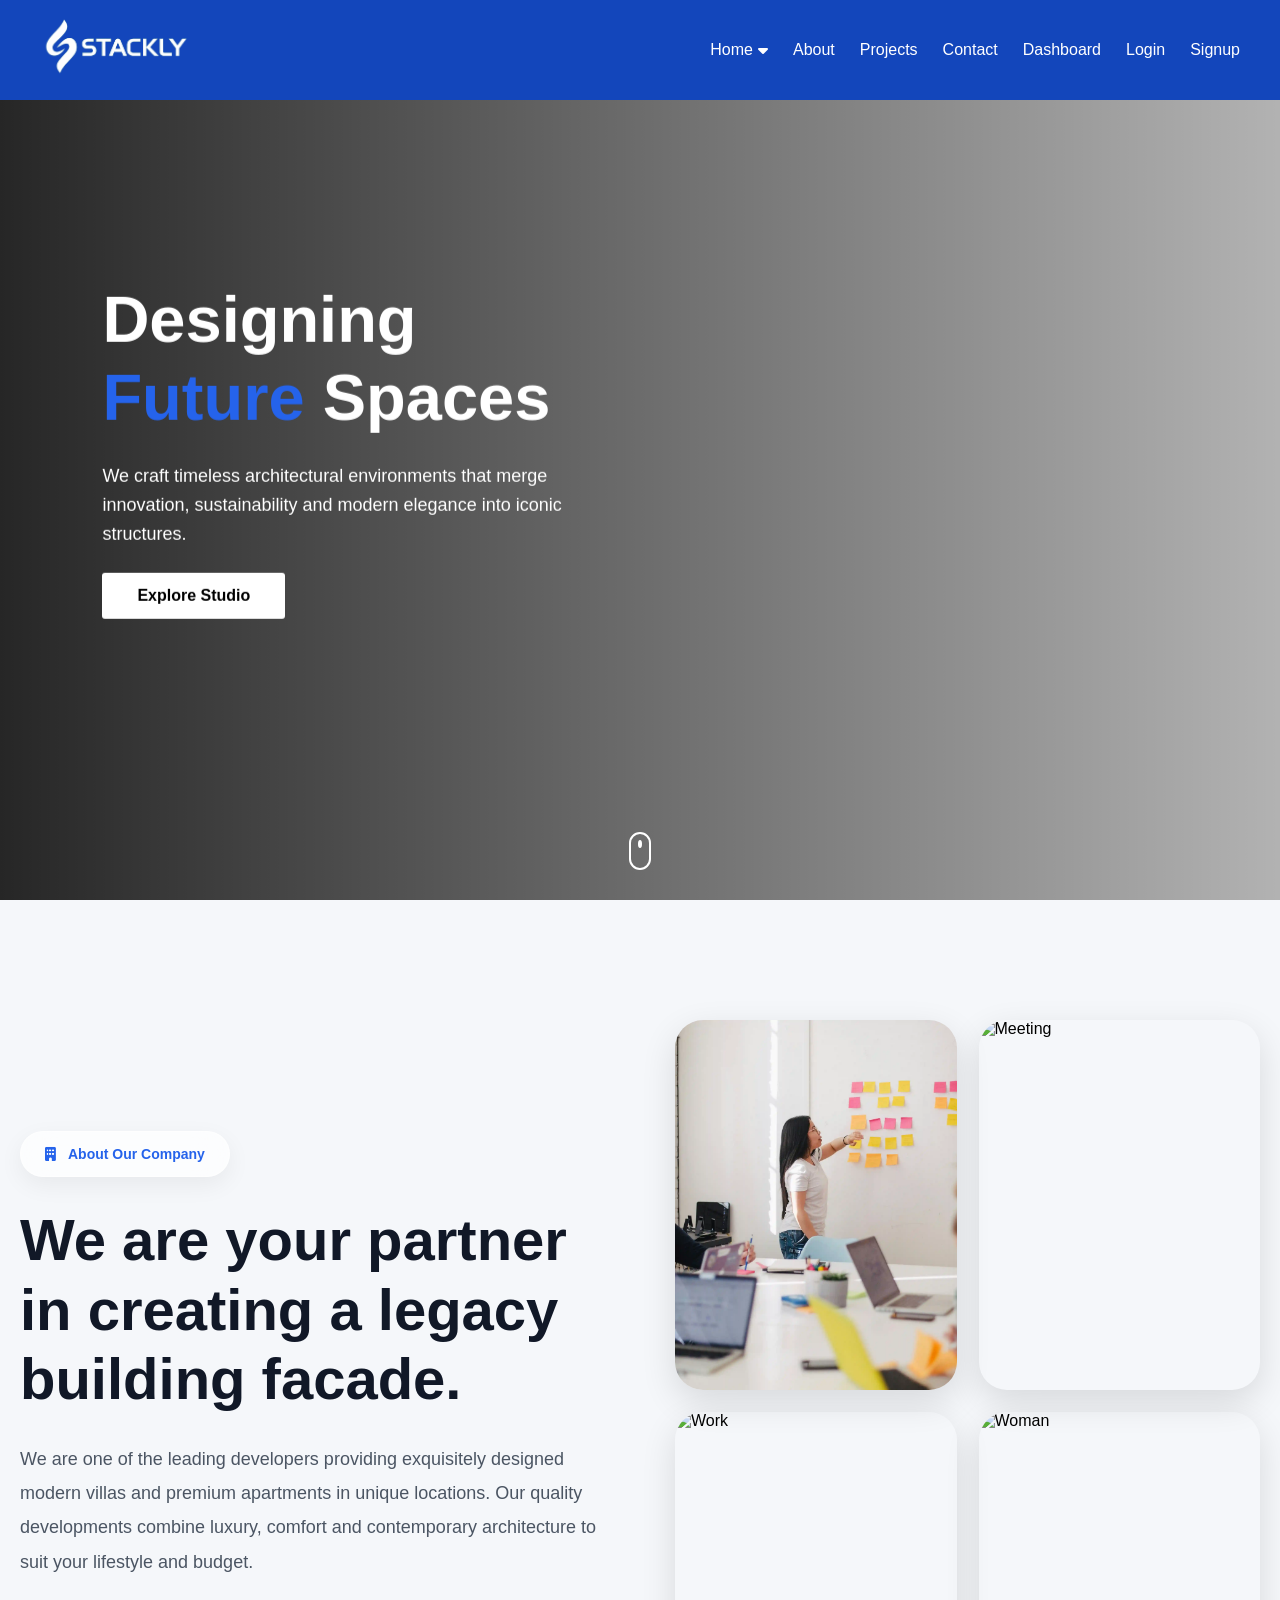
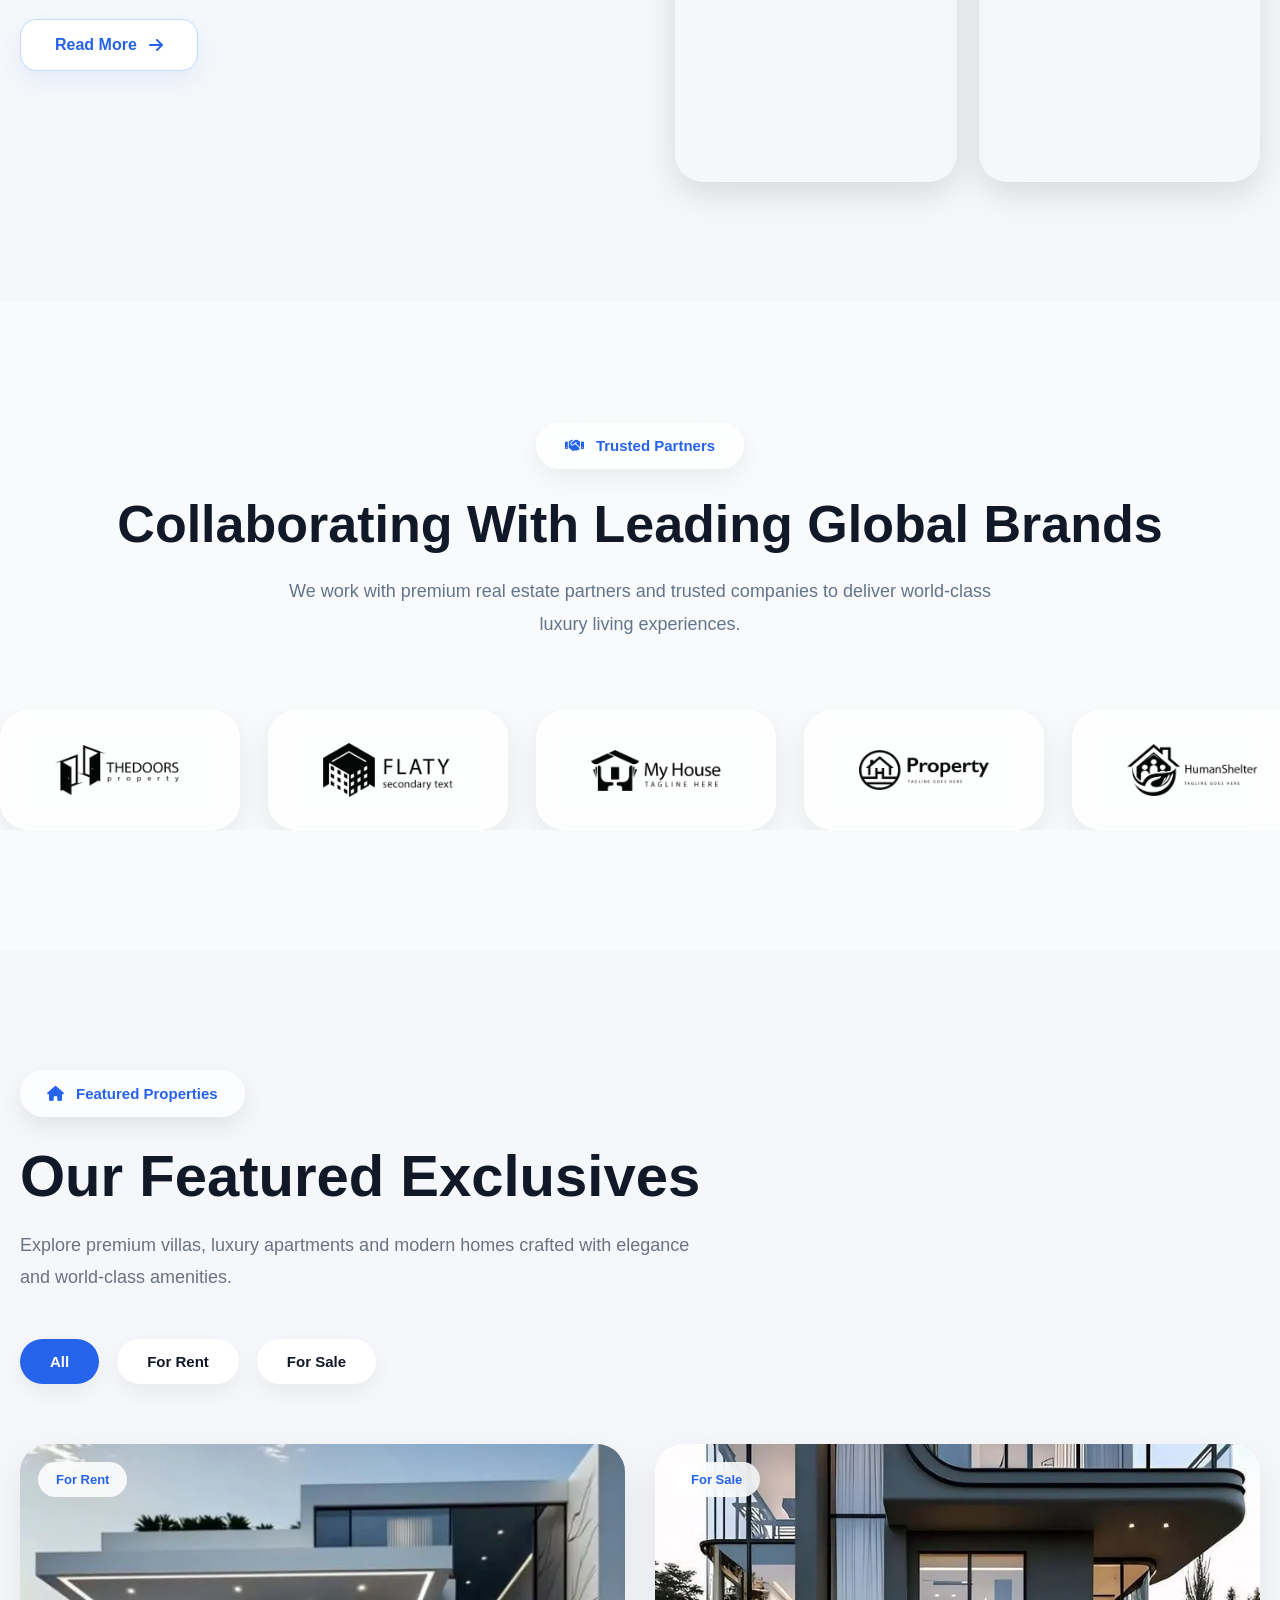
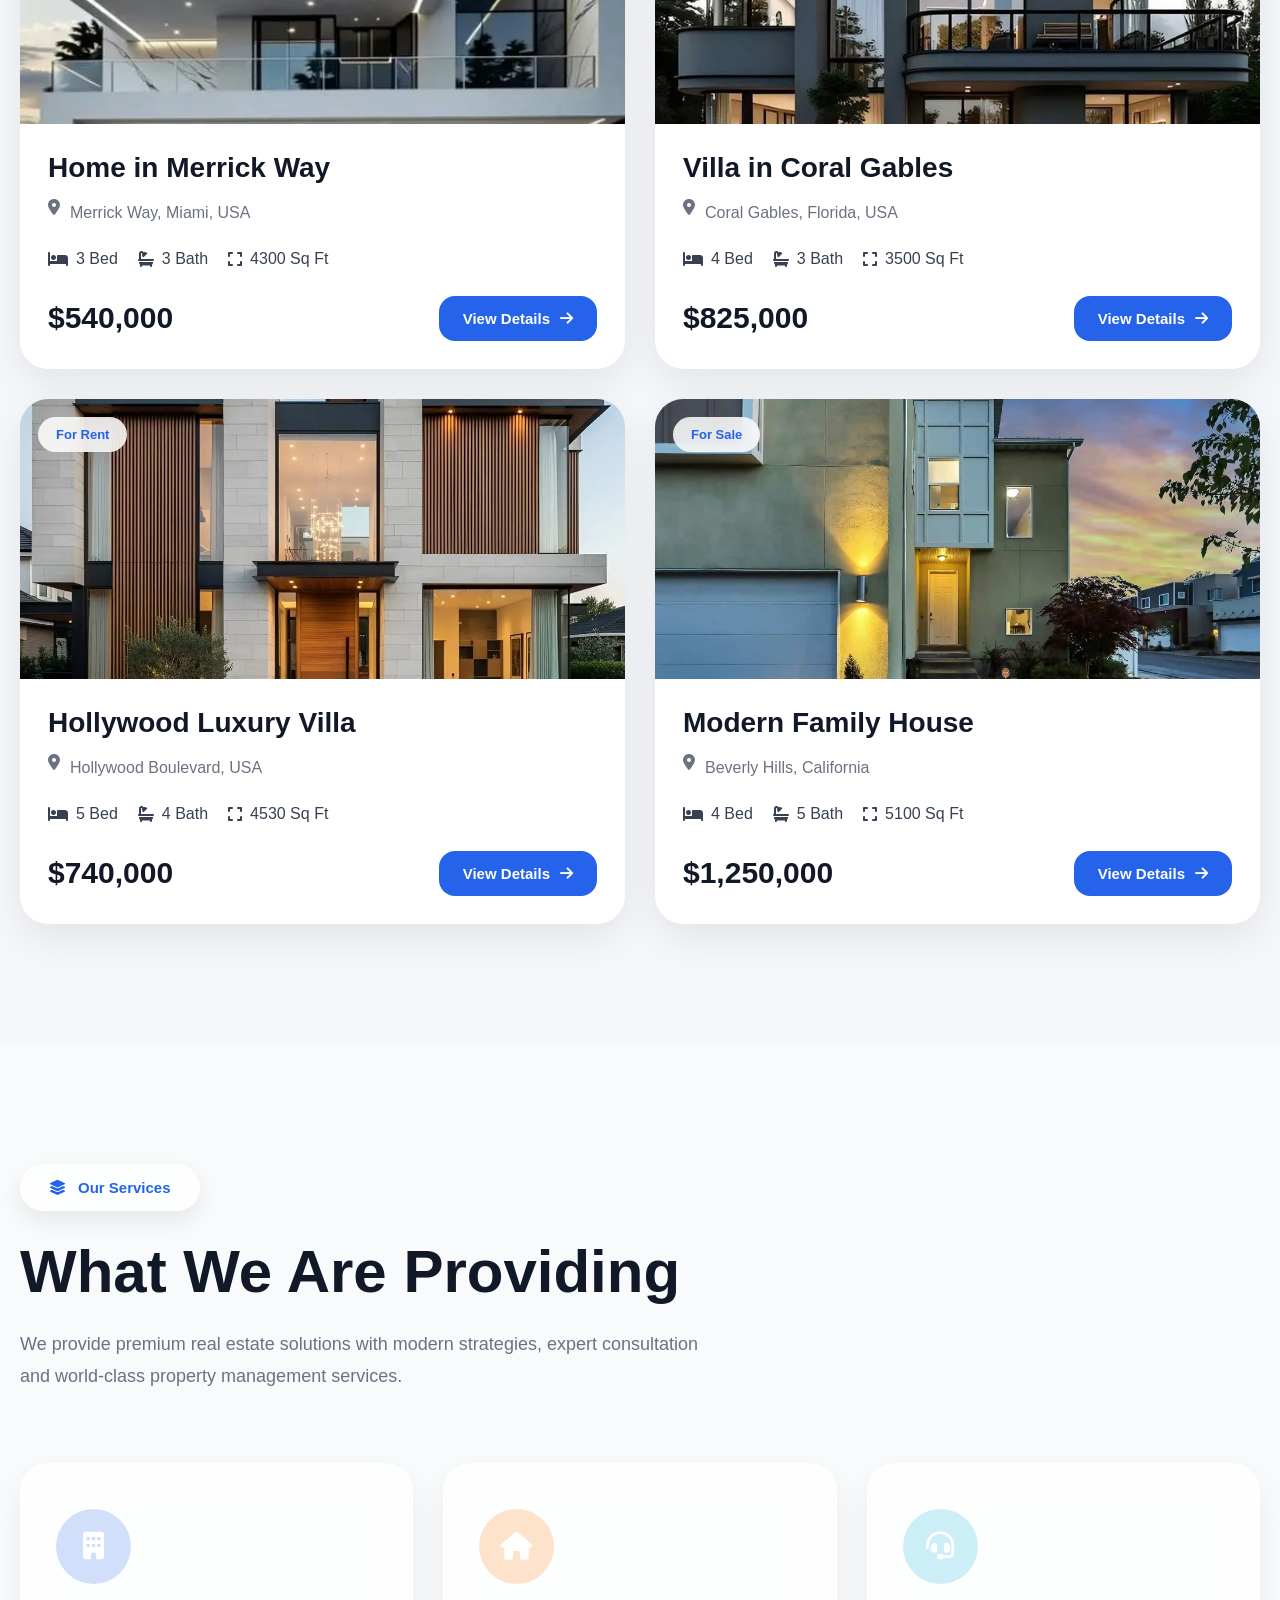
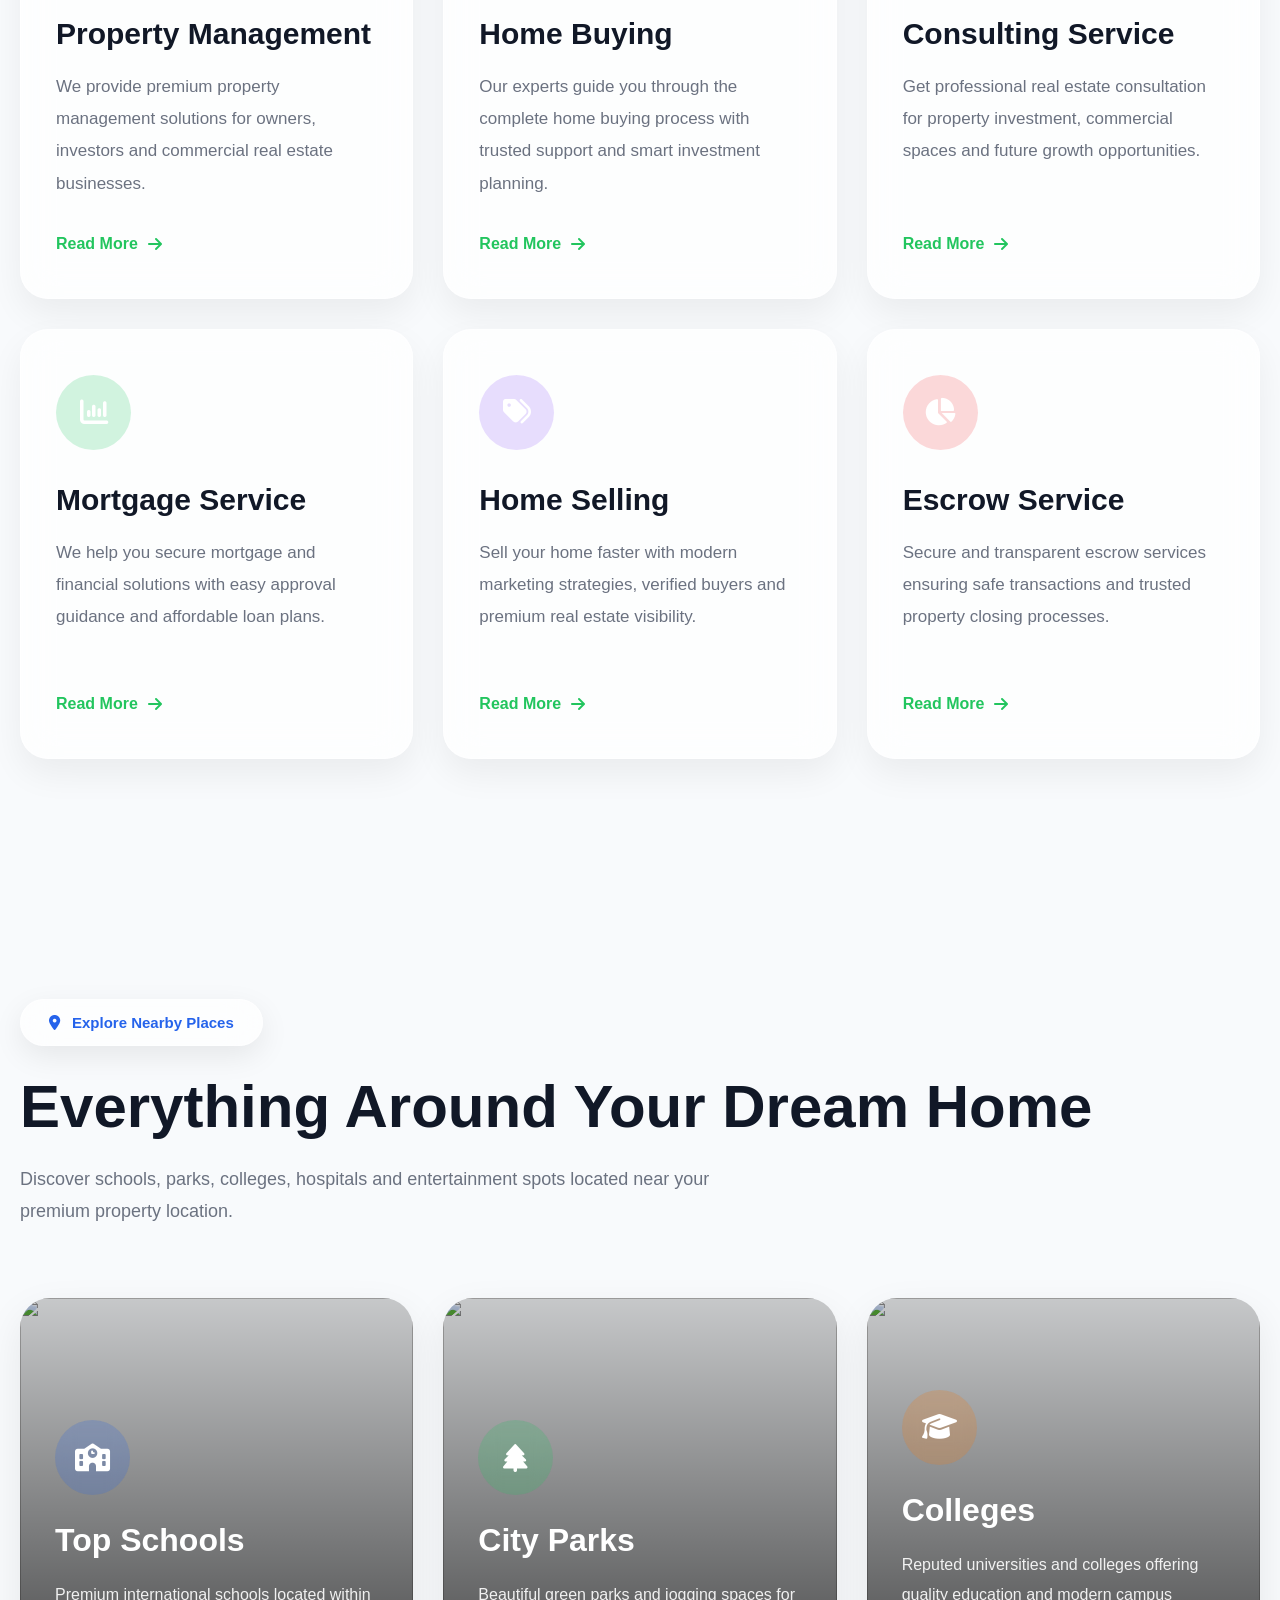
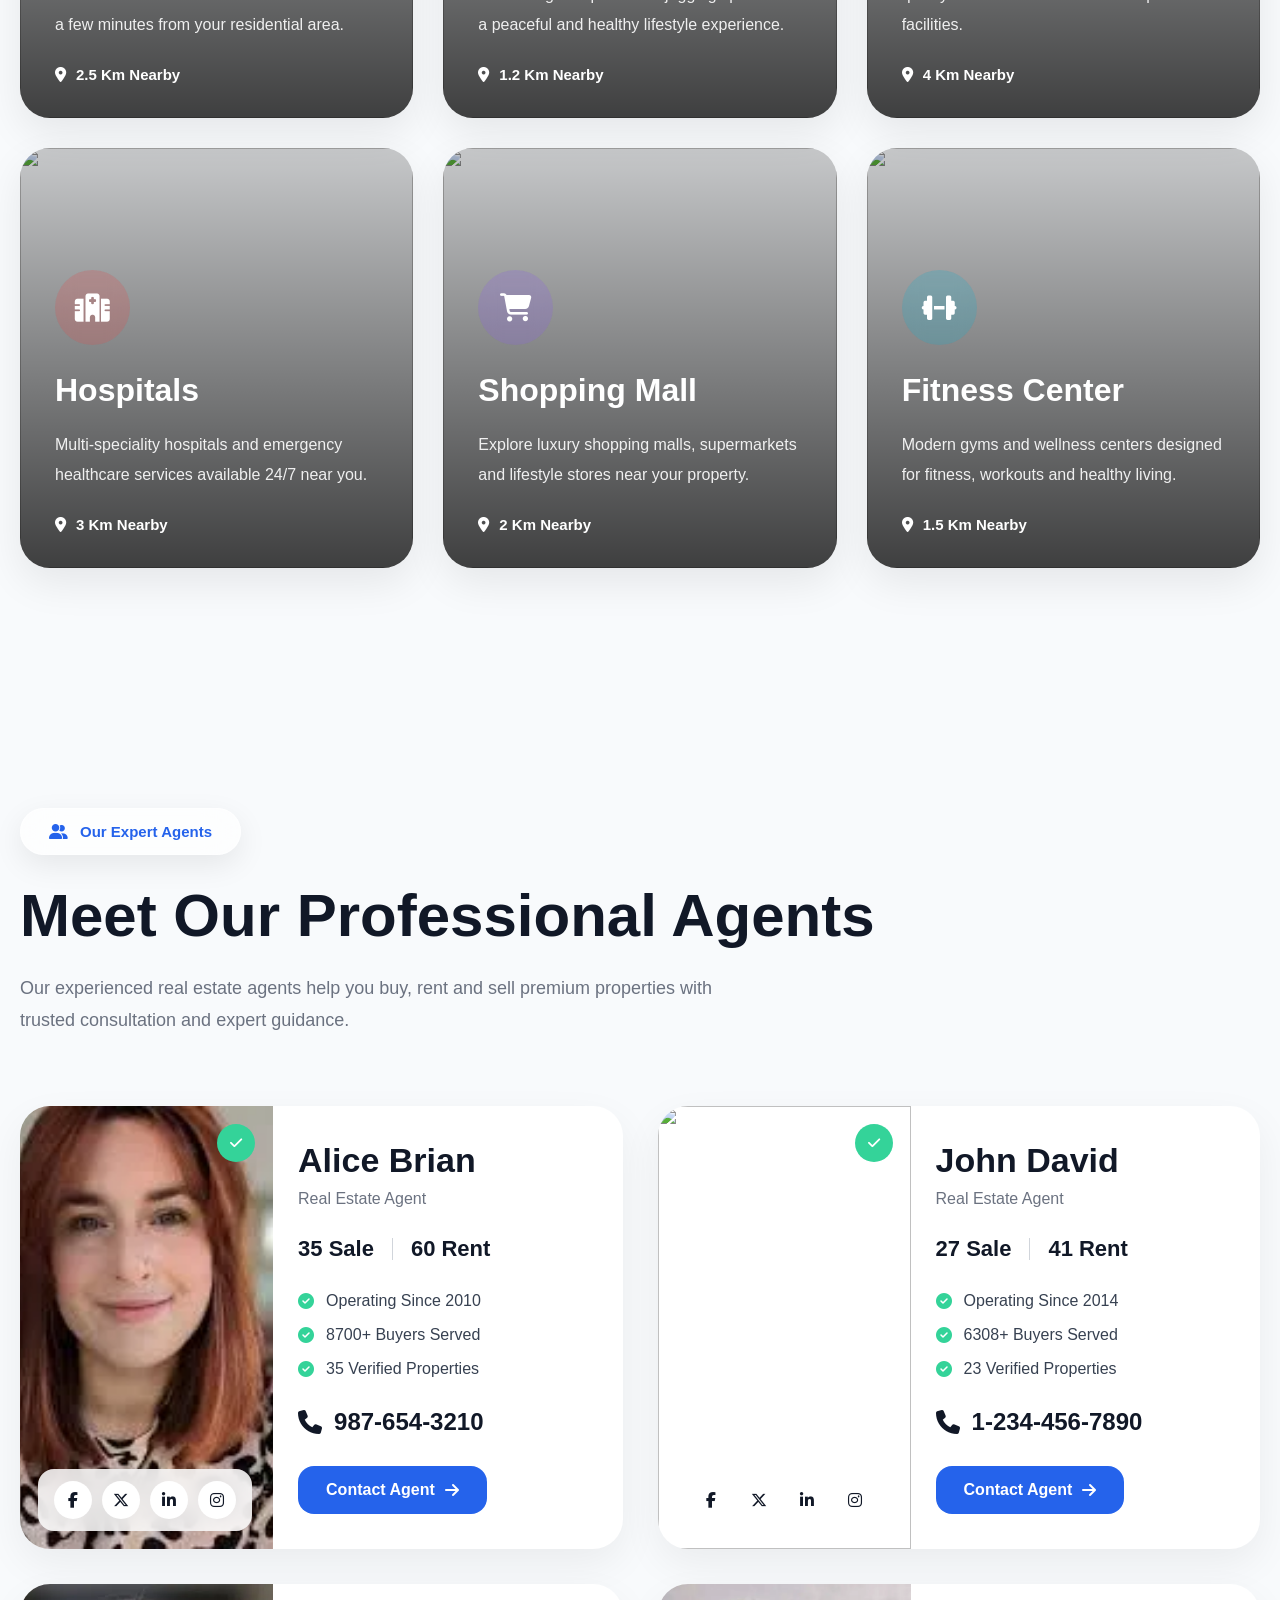
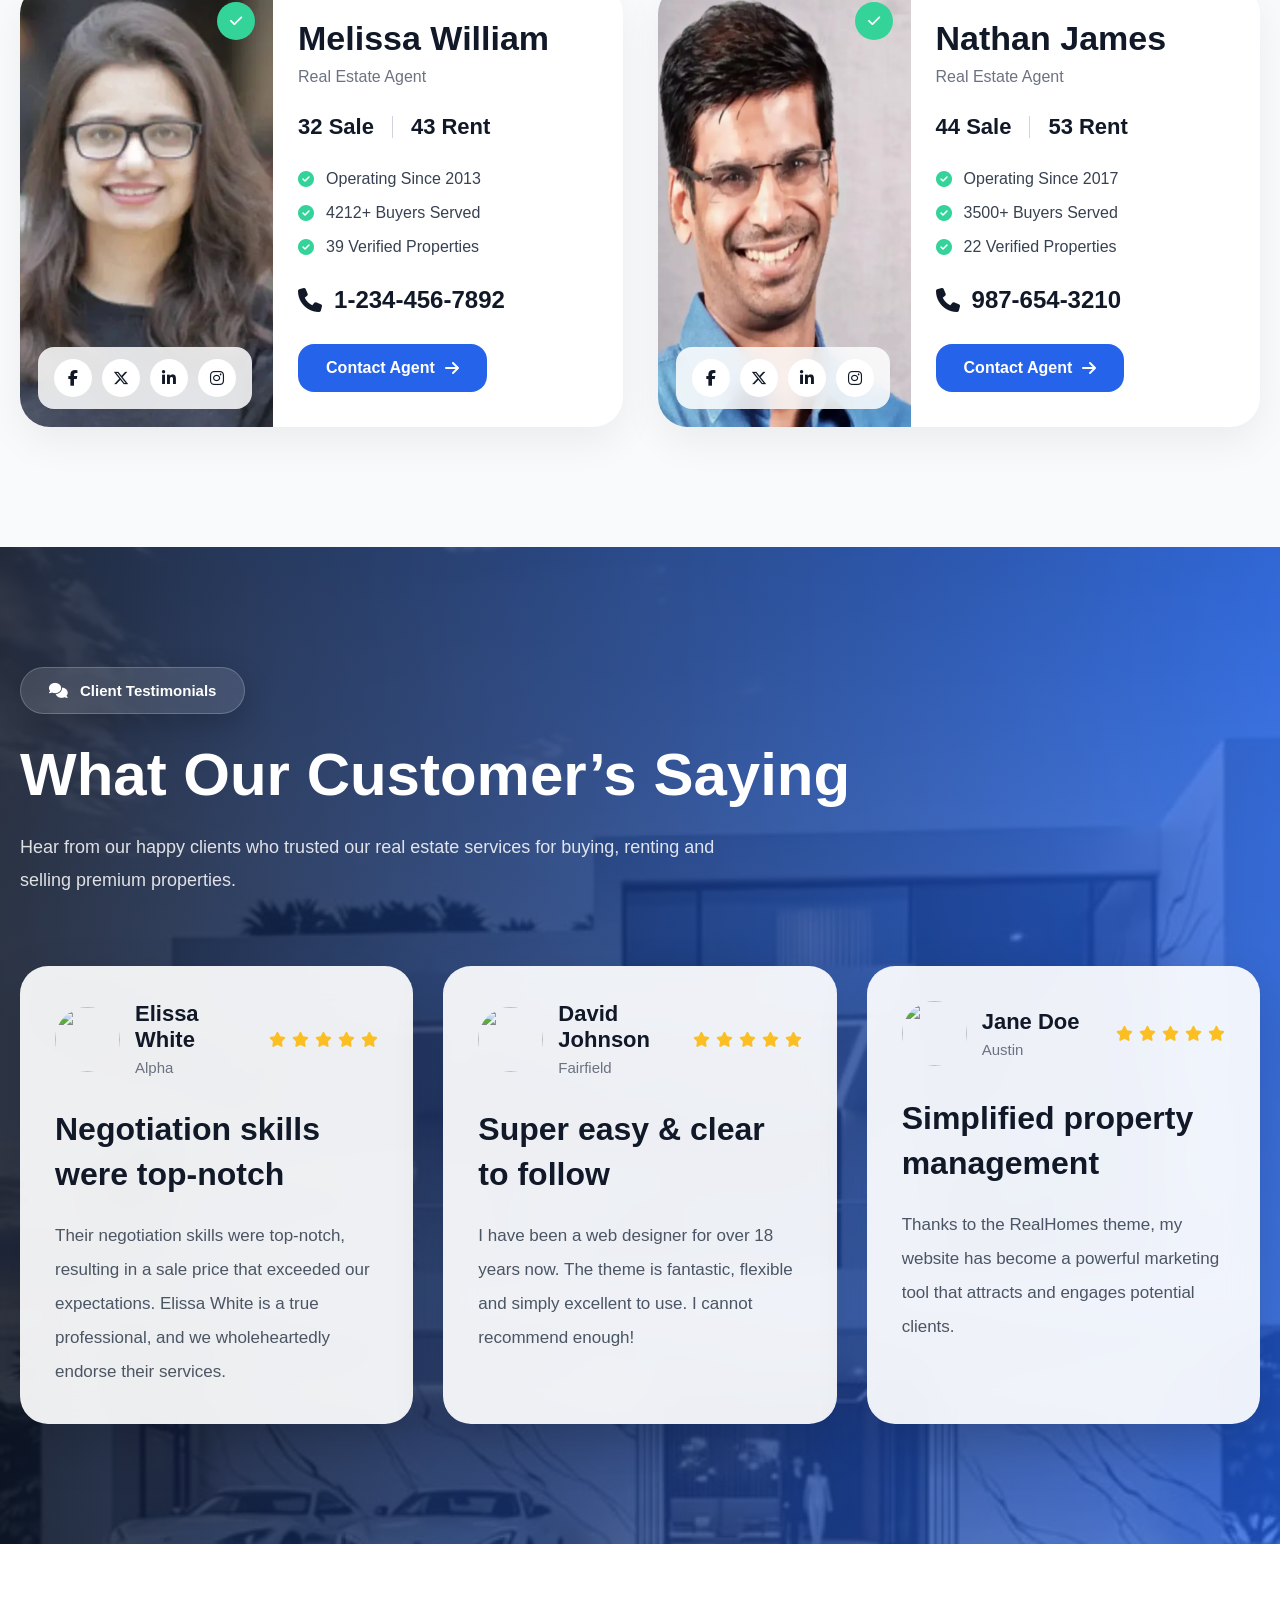
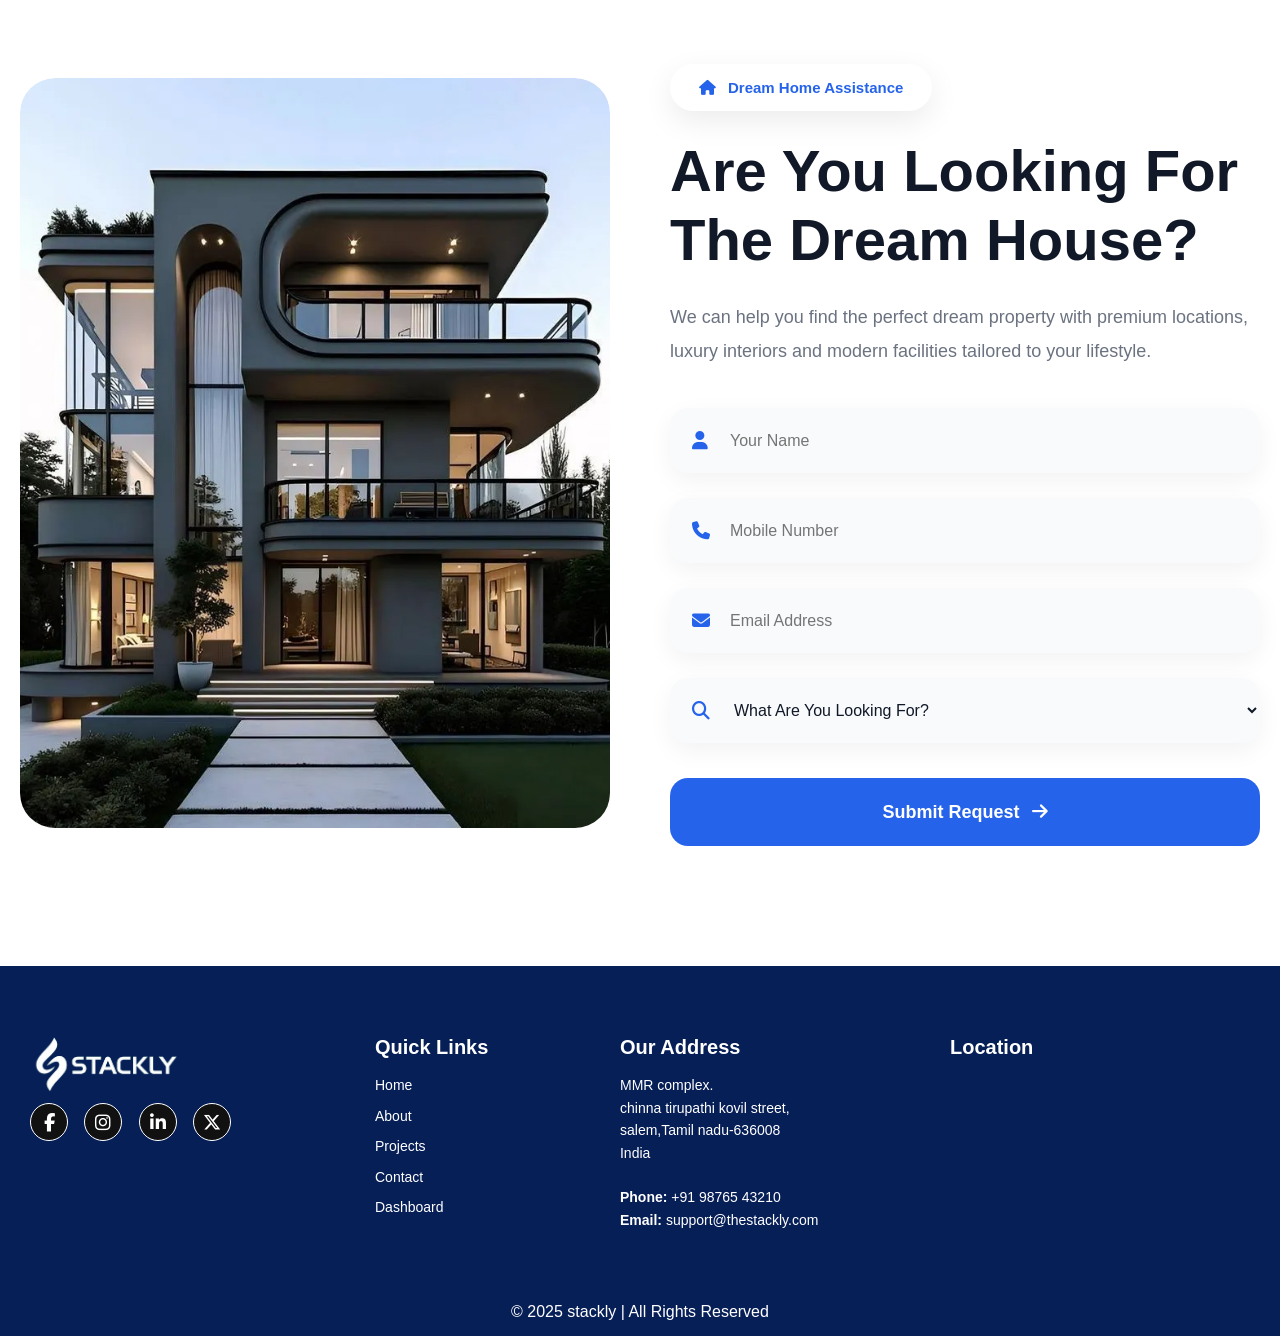
==== commit f5a9b5b0: "Add files via upload" ====
--- a/index.html
+++ b/index.html
@@ -57,7 +57,7 @@
   left:0;
   width:100%;
   height:100%;
-  background: linear-gradient(to top, rgb(232, 179, 44), transparent);
+  background: linear-gradient(to top, black);
   display:flex;
   align-items:center;
   justify-content:center;
@@ -147,11 +147,11 @@
   <div class="spinner-wrapper">
     <div class="spinner"></div>
     <!-- Architecture icons (replace with your own PNG/SVG) -->
-    <img src="https://cdn-icons-png.flaticon.com/512/809/809957.png" alt="Building" class="arch-icon">
-    <img src="https://cdn-icons-png.flaticon.com/512/809/809959.png" alt="Blueprint" class="arch-icon">
-    <img src="https://cdn-icons-png.flaticon.com/512/809/809955.png" alt="House" class="arch-icon">
-    <img src="https://cdn-icons-png.flaticon.com/512/809/809956.png" alt="Skyscraper" class="arch-icon">
-    <img src="https://cdn-icons-png.flaticon.com/512/809/809954.png" alt="Construction" class="arch-icon">
+    <img src="./archi.webp" alt="Building" class="arch-icon">
+    <img src="./archi2.webp" alt="Blueprint" class="arch-icon">
+    <img src="./archi4.webp" alt="House" class="arch-icon">
+    <img src="./archi5.webp" alt="Skyscraper" class="arch-icon">
+    <img src="./archi6.webp" alt="Construction" class="arch-icon">
   </div>
   <p>Loading Architecture Portfolio...</p>
 </div>
@@ -257,7 +257,7 @@
     }
     
     .lx-studio .lx-title span{
-        color:#d4af37;
+        color:#2563eb;;
     }
     
     /* SUBTITLE */
@@ -275,7 +275,7 @@
     .lx-studio .lx-btn{
         display:inline-block;
         padding:14px 35px;
-        background:#d4af37;
+        background:white;
         color:#000;
         text-decoration:none;
         font-weight:600;
@@ -360,7 +360,7 @@
 <section class="lx-studio">
 
     <video autoplay muted loop playsinline class="lx-video">
-        <source src="./real.mp4" type="video/mp4">
+        <source src="./est.mp4" type="video/mp4">
     </video>
 
     <div class="lx-overlay"></div>
@@ -619,86 +619,4458 @@
 </style>
 </head>
 
-
-
-<section class="design-section">
-
-<div class="design-container">
-
-<!-- LEFT IMAGE -->
-<div class="design-image-wrapper ds-animate ds-left">
-<img src="./archi5.webp" alt="">
-<div class="image-title-box">
-OUR DESIGN PHILOSOPHY
-</div>
-</div>
-
-<!-- RIGHT CONTENT -->
-<div class="design-content">
-
-    <div class="design-tag ds-animate ds-top">ARCHITECTURE EXCELLENCE</div>
-
-    <h2 class="design-title ds-animate ds-right" style="color: #ffffff;">
-        Creating Timeless & Luxury Spaces
-    </h2>
-
-<p class="design-desc ds-animate ds-left">
-We craft architectural environments that blend elegance,
-functionality, and sustainability. Our approach ensures
-every structure stands as a symbol of innovation and luxury.
-</p>
-
-<div class="design-features">
-
-    <div class="feature ds-animate ds-left">
-<i class="fa-solid fa-lightbulb"></i>
-<div>
-    <h4 style="color: goldenrod;">Long Term Vision Planning</h4>
-<p>Future-ready designs built with sustainability and innovation.</p>
-</div>
-</div>
-
-<div class="feature ds-animate ds-right">
-<i class="fa-solid fa-handshake"></i>
-<div>
-<h4 style="color: goldenrod;">Relationship Focused</h4>
-<p>Collaborative partnerships that prioritize client vision.</p>
-</div>
-</div>
-
-<div class="feature ds-animate ds-left">
-<i class="fa-solid fa-chart-line"></i>
-<div>
-<h4 style="color: goldenrod;">Outcome Oriented</h4>
-<p>Delivering measurable excellence with precision and detail.</p>
-</div>
-</div>
-
-</div>
-
-<!-- COUNTERS -->
-<div class="counter-section ds-animate ds-bottom">
-
-<div class="counter">
-<h3><span class="count" data-target="250">0</span>+</h3>
-<p>PROJECTS COMPLETED</p>
-</div>
-
-<div class="counter">
-<h3><span class="count" data-target="15">0</span>+</h3>
-<p>YEARS EXPERIENCE</p>
-</div>
-
-<div class="counter">
-<h3><span class="count" data-target="98">0</span>%</h3>
-<p>CLIENT SATISFACTION</p>
-</div>
-
-</div>
-
-</div>
-</div>
+<!-- =========================
+     ABOUT / LEGACY SECTION
+========================= -->
+
+<section class="re-legacy-section">
+
+    <div class="re-legacy-container">
+
+        <!-- LEFT CONTENT -->
+
+        <div class="re-legacy-content">
+
+            <!-- GLASS CAPSULE -->
+
+            <div class="re-glass-tag">
+                <i class="fa-solid fa-building"></i>
+                About Our Company
+            </div>
+
+            <h2>
+                We are your partner in creating a legacy building facade.
+            </h2>
+
+            <p>
+                We are one of the leading developers providing exquisitely
+                designed modern villas and premium apartments in unique
+                locations. Our quality developments combine luxury,
+                comfort and contemporary architecture to suit your
+                lifestyle and budget.
+            </p>
+
+            <a href="./404.html" class="re-read-btn">
+                Read More
+                <i class="fa-solid fa-arrow-right"></i>
+            </a>
+
+        </div>
+
+        <!-- RIGHT IMAGE GRID -->
+
+        <div class="re-legacy-gallery">
+
+            <!-- IMAGE 1 -->
+
+            <div class="re-gallery-item re-large">
+
+                <img src="./im1.webp" alt="Office">
+
+            </div>
+
+            <!-- IMAGE 2 -->
+
+            <div class="re-gallery-item">
+
+                <img src="./im2.webp" alt="Meeting">
+
+            </div>
+
+            <!-- IMAGE 3 -->
+
+            <div class="re-gallery-item">
+
+                <img src="./im3.webp" alt="Work">
+
+            </div>
+
+            <!-- IMAGE 4 -->
+
+            <div class="re-gallery-item re-tall">
+
+                <img src="./im4.webp" alt="Woman">
+
+            </div>
+
+        </div>
+
+    </div>
+
 </section>
+
+<style>
+
+/* =========================
+   LEGACY SECTION
+========================= */
+
+.re-legacy-section{
+    width:100%;
+    padding:120px 20px;
+    background:#f5f7fa;
+    overflow:hidden;
+}
+
+/* =========================
+   CONTAINER
+========================= */
+
+.re-legacy-container{
+    max-width:1350px;
+    margin:auto;
+
+    display:grid;
+    grid-template-columns:1fr 1fr;
+    gap:70px;
+    align-items:center;
+}
+
+/* =========================
+   LEFT CONTENT
+========================= */
+
+.re-legacy-content{
+    animation:reFadeUp 1.2s ease;
+}
+
+/* =========================
+   GLASS CAPSULE
+========================= */
+
+.re-glass-tag{
+    display:inline-flex;
+    align-items:center;
+    gap:12px;
+
+    padding:14px 24px;
+
+    border-radius:999px;
+
+    background:rgba(255,255,255,0.7);
+
+    backdrop-filter:blur(16px);
+
+    border:1px solid rgba(255,255,255,0.4);
+
+    box-shadow:0 8px 25px rgba(0,0,0,0.06);
+
+    font-size:14px;
+    font-weight:600;
+    color:#2563eb;
+
+    margin-bottom:28px;
+}
+
+.re-legacy-content h2{
+    font-size:58px;
+    line-height:1.2;
+    font-weight:700;
+    color:#111827;
+
+    margin-bottom:28px;
+}
+
+.re-legacy-content p{
+    font-size:18px;
+    line-height:1.9;
+    color:#4b5563;
+
+    max-width:650px;
+    margin-bottom:40px;
+}
+
+/* =========================
+   BUTTON
+========================= */
+
+.re-read-btn{
+    display:inline-flex;
+    align-items:center;
+    gap:12px;
+
+    text-decoration:none;
+
+    padding:16px 34px;
+
+    border-radius:16px;
+
+    border:1px solid #bfdbfe;
+
+    background:#fff;
+
+    color:#2563eb;
+
+    font-weight:600;
+    font-size:16px;
+
+    transition:0.4s ease;
+
+    box-shadow:0 10px 25px rgba(37,99,235,0.08);
+}
+
+.re-read-btn:hover{
+    background:#2563eb;
+    color:#fff;
+    transform:translateY(-5px);
+}
+
+/* =========================
+   IMAGE GRID
+========================= */
+
+.re-legacy-gallery{
+    display:grid;
+    grid-template-columns:repeat(2,1fr);
+    gap:22px;
+
+    animation:reFadeUp 1.5s ease;
+}
+
+/* =========================
+   IMAGE CARD
+========================= */
+
+.re-gallery-item{
+    position:relative;
+    overflow:hidden;
+
+    border-radius:28px;
+
+    min-height:260px;
+
+    box-shadow:0 12px 35px rgba(0,0,0,0.12);
+}
+
+.re-gallery-item img{
+    width:100%;
+    height:100%;
+    object-fit:cover;
+
+    transition:0.7s ease;
+}
+
+/* ZOOM EFFECT */
+
+.re-gallery-item:hover img{
+    transform:scale(1.12);
+}
+
+/* LARGE IMAGE */
+
+.re-large{
+    height:370px;
+}
+
+/* TALL IMAGE */
+
+.re-tall{
+    height:370px;
+}
+
+/* =========================
+   ANIMATION
+========================= */
+
+@keyframes reFadeUp{
+
+    from{
+        opacity:0;
+        transform:translateY(90px);
+    }
+
+    to{
+        opacity:1;
+        transform:translateY(0);
+    }
+
+}
+
+/* =========================
+   LAPTOP
+========================= */
+
+@media(max-width:1200px){
+
+    .re-legacy-content h2{
+        font-size:48px;
+    }
+
+}
+
+/* =========================
+   TABLET
+========================= */
+
+@media(max-width:992px){
+
+    .re-legacy-container{
+        grid-template-columns:1fr;
+        gap:60px;
+    }
+
+    .re-legacy-content{
+        text-align:center;
+    }
+
+    .re-legacy-content p{
+        margin:auto auto 35px;
+    }
+
+}
+
+/* =========================
+   MOBILE
+========================= */
+
+@media(max-width:768px){
+
+    .re-legacy-section{
+        padding:90px 15px;
+    }
+
+    .re-legacy-content h2{
+        font-size:38px;
+    }
+
+    .re-legacy-content p{
+        font-size:16px;
+        line-height:1.8;
+    }
+
+    .re-legacy-gallery{
+        gap:16px;
+    }
+
+    .re-gallery-item{
+        border-radius:22px;
+    }
+
+    .re-large,
+    .re-tall{
+        height:260px;
+    }
+
+}
+
+/* =========================
+   SMALL MOBILE
+========================= */
+
+@media(max-width:480px){
+
+    .re-legacy-content h2{
+        font-size:32px;
+    }
+
+    .re-glass-tag{
+        width:100%;
+        justify-content:center;
+        text-align:center;
+    }
+
+    .re-read-btn{
+        width:100%;
+        justify-content:center;
+    }
+
+    .re-legacy-gallery{
+        grid-template-columns:1fr;
+    }
+
+}
+
+</style>
+
+<!-- ------------------------------------ -->
+
+<!-- =========================
+     PARTNERS SECTION
+========================= -->
+
+<section class="re-partner-section">
+
+    <!-- HEADING -->
+
+    <div class="re-partner-heading">
+
+        <div class="re-partner-tag">
+            <i class="fa-solid fa-handshake"></i>
+            Trusted Partners
+        </div>
+
+        <h2>
+            Collaborating With Leading Global Brands
+        </h2>
+
+        <p>
+            We work with premium real estate partners and trusted companies
+            to deliver world-class luxury living experiences.
+        </p>
+
+    </div>
+
+    <!-- SCROLLING LOGOS -->
+
+    <div class="re-logo-slider">
+
+        <div class="re-logo-track">
+
+            <!-- LOGO 1 -->
+
+            <div class="re-logo-card">
+                <img src="./partner.webp" alt="">
+            </div>
+
+            <!-- LOGO 2 -->
+
+            <div class="re-logo-card">
+                <img src="./partner1.webp" alt="">
+            </div>
+
+            <!-- LOGO 3 -->
+
+            <div class="re-logo-card">
+                <img src="./partner2.webp" alt="">
+            </div>
+
+            <!-- LOGO 4 -->
+
+            <div class="re-logo-card">
+                <img src="./partner3.webp" alt="">
+            </div>
+
+            <!-- LOGO 5 -->
+
+            <div class="re-logo-card">
+                <img src="./partner5.webp" alt="">
+            </div>
+
+            
+
+            <!-- DUPLICATE FOR SMOOTH LOOP -->
+
+            <div class="re-logo-card">
+                <img src="./partner.webp" alt="">
+            </div>
+
+            <div class="re-logo-card">
+                <img src="./partner1.webp" alt="">
+            </div>
+
+            <div class="re-logo-card">
+                <img src="./partner2.webp" alt="">
+            </div>
+
+            <div class="re-logo-card">
+                <img src="./partner3.webp" alt="">
+            </div>
+
+            <div class="re-logo-card">
+                <img src="./partner5.webp" alt="">
+            </div>
+
+            
+        </div>
+
+    </div>
+
+</section>
+
+<style>
+
+/* =========================
+   PARTNER SECTION
+========================= */
+
+.re-partner-section{
+    width:100%;
+    padding:120px 0;
+    background:#f8fafc;
+    overflow:hidden;
+}
+
+/* =========================
+   HEADING
+========================= */
+
+.re-partner-heading{
+    text-align:center;
+    margin-bottom:70px;
+    padding:0 20px;
+
+    animation:rePartnerFade 1.2s ease;
+}
+
+
+/* =========================
+   GLASSMORPHISM CAPSULE
+========================= */
+
+.re-partner-tag{
+    display:inline-flex;
+    align-items:center;
+    gap:12px;
+
+    padding:14px 28px;
+
+    border-radius:999px;
+
+    background:rgba(255,255,255,0.7);
+
+    backdrop-filter:blur(18px);
+
+    border:1px solid rgba(255,255,255,0.4);
+
+    box-shadow:0 10px 25px rgba(0,0,0,0.06);
+
+    color:#2563eb;
+
+    font-size:15px;
+    font-weight:600;
+
+    margin-bottom:24px;
+}
+
+.re-partner-heading h2{
+    font-size:52px;
+    line-height:1.2;
+    color:#111827;
+
+    margin-bottom:20px;
+}
+
+.re-partner-heading p{
+    max-width:750px;
+    margin:auto;
+
+    font-size:18px;
+    line-height:1.8;
+
+    color:#64748b;
+}
+
+/* =========================
+   LOGO SLIDER
+========================= */
+
+.re-logo-slider{
+    width:100%;
+    overflow:hidden;
+    position:relative;
+}
+
+/* =========================
+   TRACK
+========================= */
+
+.re-logo-track{
+    display:flex;
+    align-items:center;
+    gap:28px;
+
+    width:max-content;
+
+    animation:reScroll 28s linear infinite;
+}
+
+/* =========================
+   LOGO CARD
+========================= */
+
+.re-logo-card{
+    width:240px;
+    height:120px;
+
+    background:rgba(255,255,255,0.75);
+
+    backdrop-filter:blur(14px);
+
+    border:1px solid rgba(255,255,255,0.4);
+
+    border-radius:28px;
+
+    display:flex;
+    align-items:center;
+    justify-content:center;
+
+    box-shadow:0 10px 30px rgba(0,0,0,0.08);
+
+    transition:0.5s ease;
+
+    flex-shrink:0;
+}
+
+/* =========================
+   LOGO IMAGE
+========================= */
+
+.re-logo-card img{
+    width:130px;
+    object-fit:contain;
+
+    transition:0.5s ease;
+}
+
+/* =========================
+   HOVER EFFECT
+========================= */
+
+.re-logo-card:hover{
+    transform:translateY(-10px) scale(1.08);
+}
+
+.re-logo-card:hover img{
+    transform:scale(1.12);
+}
+
+/* PAUSE ANIMATION */
+
+.re-logo-slider:hover .re-logo-track{
+    animation-play-state:paused;
+}
+
+/* =========================
+   SCROLL ANIMATION
+========================= */
+
+@keyframes reScroll{
+
+    from{
+        transform:translateX(0);
+    }
+
+    to{
+        transform:translateX(-50%);
+    }
+
+}
+
+/* =========================
+   LOAD ANIMATION
+========================= */
+
+@keyframes rePartnerFade{
+
+    from{
+        opacity:0;
+        transform:translateY(80px);
+    }
+
+    to{
+        opacity:1;
+        transform:translateY(0);
+    }
+
+}
+
+/* =========================
+   LAPTOP
+========================= */
+
+@media(max-width:1200px){
+
+    .re-partner-heading h2{
+        font-size:44px;
+    }
+
+}
+
+/* =========================
+   TABLET
+========================= */
+
+@media(max-width:992px){
+
+    .re-partner-heading h2{
+        font-size:40px;
+    }
+
+    .re-logo-card{
+        width:200px;
+        height:105px;
+    }
+
+}
+
+/* =========================
+   MOBILE
+========================= */
+
+@media(max-width:768px){
+
+    .re-partner-section{
+        padding:90px 0;
+    }
+
+    .re-partner-heading{
+        margin-bottom:50px;
+    }
+
+    .re-partner-heading h2{
+        font-size:34px;
+    }
+
+    .re-partner-heading p{
+        font-size:16px;
+    }
+
+    .re-logo-track{
+        gap:18px;
+    }
+
+    .re-logo-card{
+        width:170px;
+        height:90px;
+
+        border-radius:22px;
+    }
+
+    .re-logo-card img{
+        width:100px;
+    }
+
+}
+
+/* =========================
+   SMALL MOBILE
+========================= */
+
+@media(max-width:480px){
+
+    .re-partner-heading h2{
+        font-size:28px;
+    }
+
+    .re-partner-tag{
+        width:100%;
+        justify-content:center;
+    }
+
+    .re-logo-card{
+        width:150px;
+        height:85px;
+    }
+
+    .re-logo-card img{
+        width:90px;
+    }
+
+}
+
+</style>
+
+<!-- ---------------------- -->
+
+
+<!-- =========================
+     FEATURED PROPERTY SECTION
+========================= -->
+
+<section class="re-feature-section">
+
+    <!-- HEADING -->
+
+    <div class="re-feature-heading">
+
+        <div class="re-feature-tag">
+            <i class="fa-solid fa-house"></i>
+            Featured Properties
+        </div>
+
+        <h2>
+            Our Featured Exclusives
+        </h2>
+
+        <p>
+            Explore premium villas, luxury apartments and modern homes
+            crafted with elegance and world-class amenities.
+        </p>
+
+    </div>
+
+    <!-- FILTER BUTTONS -->
+
+    <div class="re-feature-tabs">
+
+        <button class="re-filter-btn active" data-filter="all">
+            All
+        </button>
+
+        <button class="re-filter-btn" data-filter="rent">
+            For Rent
+        </button>
+
+        <button class="re-filter-btn" data-filter="sale">
+            For Sale
+        </button>
+
+    </div>
+
+    <!-- PROPERTY GRID -->
+
+    <div class="re-property-grid">
+
+        <!-- PROPERTY 1 -->
+
+        <div class="re-property-card" data-category="rent">
+
+            <div class="re-property-image">
+
+                <img src="./archi.webp" alt="">
+
+                <div class="re-property-badge">
+                    For Rent
+                </div>
+
+            </div>
+
+            <div class="re-property-content">
+
+                <h3>
+                    Home in Merrick Way
+                </h3>
+
+                <p class="re-location">
+                    <i class="fa-solid fa-location-dot"></i>
+                    Merrick Way, Miami, USA
+                </p>
+
+                <div class="re-property-info">
+
+                    <span>
+                        <i class="fa-solid fa-bed"></i>
+                        3 Bed
+                    </span>
+
+                    <span>
+                        <i class="fa-solid fa-bath"></i>
+                        3 Bath
+                    </span>
+
+                    <span>
+                        <i class="fa-solid fa-expand"></i>
+                        4300 Sq Ft
+                    </span>
+
+                </div>
+
+                <div class="re-property-bottom">
+
+                    <h4>$540,000</h4>
+
+                    <a href="./404.html" class="re-view-btn">
+                        View Details
+                        <i class="fa-solid fa-arrow-right"></i>
+                    </a>
+
+                </div>
+
+            </div>
+
+        </div>
+
+        <!-- PROPERTY 2 -->
+
+        <div class="re-property-card" data-category="sale">
+
+            <div class="re-property-image">
+
+                <img src="./archi1.webp" alt="">
+
+                <div class="re-property-badge">
+                    For Sale
+                </div>
+
+            </div>
+
+            <div class="re-property-content">
+
+                <h3>
+                    Villa in Coral Gables
+                </h3>
+
+                <p class="re-location">
+                    <i class="fa-solid fa-location-dot"></i>
+                    Coral Gables, Florida, USA
+                </p>
+
+                <div class="re-property-info">
+
+                    <span>
+                        <i class="fa-solid fa-bed"></i>
+                        4 Bed
+                    </span>
+
+                    <span>
+                        <i class="fa-solid fa-bath"></i>
+                        3 Bath
+                    </span>
+
+                    <span>
+                        <i class="fa-solid fa-expand"></i>
+                        3500 Sq Ft
+                    </span>
+
+                </div>
+
+                <div class="re-property-bottom">
+
+                    <h4>$825,000</h4>
+
+                    <a href="./404.html" class="re-view-btn">
+                        View Details
+                        <i class="fa-solid fa-arrow-right"></i>
+                    </a>
+
+                </div>
+
+            </div>
+
+        </div>
+
+        <!-- PROPERTY 3 -->
+
+        <div class="re-property-card" data-category="rent">
+
+            <div class="re-property-image">
+
+                <img src="./archi2.webp" alt="">
+
+                <div class="re-property-badge">
+                    For Rent
+                </div>
+
+            </div>
+
+            <div class="re-property-content">
+
+                <h3>
+                    Hollywood Luxury Villa
+                </h3>
+
+                <p class="re-location">
+                    <i class="fa-solid fa-location-dot"></i>
+                    Hollywood Boulevard, USA
+                </p>
+
+                <div class="re-property-info">
+
+                    <span>
+                        <i class="fa-solid fa-bed"></i>
+                        5 Bed
+                    </span>
+
+                    <span>
+                        <i class="fa-solid fa-bath"></i>
+                        4 Bath
+                    </span>
+
+                    <span>
+                        <i class="fa-solid fa-expand"></i>
+                        4530 Sq Ft
+                    </span>
+
+                </div>
+
+                <div class="re-property-bottom">
+
+                    <h4>$740,000</h4>
+
+                    <a href="./404.html" class="re-view-btn">
+                        View Details
+                        <i class="fa-solid fa-arrow-right"></i>
+                    </a>
+
+                </div>
+
+            </div>
+
+        </div>
+
+        <!-- PROPERTY 4 -->
+
+        <div class="re-property-card" data-category="sale">
+
+            <div class="re-property-image">
+
+                <img src="./archi6.webp" alt="">
+
+                <div class="re-property-badge">
+                    For Sale
+                </div>
+
+            </div>
+
+            <div class="re-property-content">
+
+                <h3>
+                    Modern Family House
+                </h3>
+
+                <p class="re-location">
+                    <i class="fa-solid fa-location-dot"></i>
+                    Beverly Hills, California
+                </p>
+
+                <div class="re-property-info">
+
+                    <span>
+                        <i class="fa-solid fa-bed"></i>
+                        4 Bed
+                    </span>
+
+                    <span>
+                        <i class="fa-solid fa-bath"></i>
+                        5 Bath
+                    </span>
+
+                    <span>
+                        <i class="fa-solid fa-expand"></i>
+                        5100 Sq Ft
+                    </span>
+
+                </div>
+
+                <div class="re-property-bottom">
+
+                    <h4>$1,250,000</h4>
+
+                    <a href="./404.html" class="re-view-btn">
+                        View Details
+                        <i class="fa-solid fa-arrow-right"></i>
+                    </a>
+
+                </div>
+
+            </div>
+
+        </div>
+
+    </div>
+
+</section>
+
+<style>
+
+/* =========================
+   FEATURE SECTION
+========================= */
+
+.re-feature-section{
+    width:100%;
+    padding:120px 20px;
+    background:#f5f7fa;
+    overflow:hidden;
+}
+
+.re-feature-section{
+    max-width:1400px;
+    margin:auto;
+}
+
+/* =========================
+   HEADING
+========================= */
+
+.re-feature-heading{
+    margin-bottom:45px;
+    animation:reFadeUp 1.2s ease;
+}
+
+/* GLASS TAG */
+
+.re-feature-tag{
+    display:inline-flex;
+    align-items:center;
+    gap:12px;
+
+    padding:14px 26px;
+
+    border-radius:999px;
+
+    background:rgba(255,255,255,0.7);
+
+    backdrop-filter:blur(16px);
+
+    border:1px solid rgba(255,255,255,0.4);
+
+    box-shadow:0 10px 25px rgba(0,0,0,0.08);
+
+    color:#2563eb;
+
+    font-size:15px;
+    font-weight:600;
+
+    margin-bottom:24px;
+}
+
+.re-feature-heading h2{
+    font-size:58px;
+    line-height:1.2;
+    color:#111827;
+
+    margin-bottom:18px;
+}
+
+.re-feature-heading p{
+    max-width:700px;
+
+    font-size:18px;
+    line-height:1.8;
+
+    color:#6b7280;
+}
+
+/* =========================
+   FILTER BUTTONS
+========================= */
+
+.re-feature-tabs{
+    display:flex;
+    gap:18px;
+    flex-wrap:wrap;
+
+    margin-bottom:60px;
+
+    animation:reFadeUp 1.5s ease;
+}
+
+.re-filter-btn{
+    border:none;
+
+    padding:14px 30px;
+
+    border-radius:999px;
+
+    background:#fff;
+
+    color:#111827;
+
+    font-size:15px;
+    font-weight:600;
+
+    cursor:pointer;
+
+    transition:0.4s ease;
+
+    box-shadow:0 8px 22px rgba(0,0,0,0.06);
+}
+
+.re-filter-btn.active{
+    background:#2563eb;
+    color:#fff;
+}
+
+.re-filter-btn:hover{
+    transform:translateY(-4px);
+}
+
+/* =========================
+   PROPERTY GRID
+========================= */
+
+.re-property-grid{
+    display:grid;
+    grid-template-columns:repeat(2,1fr);
+    gap:30px;
+}
+
+/* =========================
+   PROPERTY CARD
+========================= */
+
+.re-property-card{
+    background:#fff;
+
+    border-radius:28px;
+
+    overflow:hidden;
+
+    box-shadow:0 15px 40px rgba(0,0,0,0.08);
+
+    transition:0.5s ease;
+
+    animation:reFadeUp 1.5s ease;
+}
+
+.re-property-card:hover{
+    transform:translateY(-12px);
+}
+
+/* IMAGE */
+
+.re-property-image{
+    position:relative;
+    overflow:hidden;
+    height:280px;
+}
+
+.re-property-image img{
+    width:100%;
+    height:100%;
+    object-fit:cover;
+
+    transition:0.8s ease;
+}
+
+/* IMAGE HOVER */
+
+.re-property-card:hover img{
+    transform:scale(1.12);
+}
+
+/* BADGE */
+
+.re-property-badge{
+    position:absolute;
+    top:18px;
+    left:18px;
+
+    padding:10px 18px;
+
+    border-radius:999px;
+
+    background:rgba(255,255,255,0.85);
+
+    backdrop-filter:blur(10px);
+
+    color:#2563eb;
+
+    font-size:13px;
+    font-weight:600;
+}
+
+/* CONTENT */
+
+.re-property-content{
+    padding:28px;
+}
+
+.re-property-content h3{
+    font-size:28px;
+    margin-bottom:15px;
+    color:#111827;
+}
+
+.re-location{
+    display:flex;
+    gap:10px;
+
+    color:#6b7280;
+
+    line-height:1.7;
+    margin-bottom:24px;
+}
+
+/* INFO */
+
+.re-property-info{
+    display:flex;
+    flex-wrap:wrap;
+    gap:20px;
+
+    margin-bottom:28px;
+}
+
+.re-property-info span{
+    display:flex;
+    align-items:center;
+    gap:8px;
+
+    color:#374151;
+}
+
+/* BOTTOM */
+
+.re-property-bottom{
+    display:flex;
+    justify-content:space-between;
+    align-items:center;
+    gap:20px;
+    flex-wrap:wrap;
+}
+
+.re-property-bottom h4{
+    font-size:30px;
+    color:#111827;
+}
+
+/* BUTTON */
+
+.re-view-btn{
+    display:inline-flex;
+    align-items:center;
+    gap:10px;
+
+    text-decoration:none;
+
+    padding:14px 24px;
+
+    border-radius:16px;
+
+    background:#2563eb;
+    color:#fff;
+
+    font-size:15px;
+    font-weight:600;
+
+    transition:0.4s ease;
+}
+
+.re-view-btn:hover{
+    transform:translateY(-4px);
+}
+
+/* =========================
+   ANIMATION
+========================= */
+
+@keyframes reFadeUp{
+
+    from{
+        opacity:0;
+        transform:translateY(90px);
+    }
+
+    to{
+        opacity:1;
+        transform:translateY(0);
+    }
+
+}
+
+/* =========================
+   LAPTOP
+========================= */
+
+@media(max-width:1200px){
+
+    .re-feature-heading h2{
+        font-size:48px;
+    }
+
+}
+
+/* =========================
+   TABLET
+========================= */
+
+@media(max-width:992px){
+
+    .re-feature-heading{
+        text-align:center;
+    }
+
+    .re-feature-heading p{
+        margin:auto;
+    }
+
+    .re-property-grid{
+        grid-template-columns:1fr;
+    }
+
+}
+
+/* =========================
+   MOBILE
+========================= */
+
+@media(max-width:768px){
+
+    .re-feature-section{
+        padding:90px 15px;
+    }
+
+    .re-feature-heading h2{
+        font-size:38px;
+    }
+
+    .re-feature-heading p{
+        font-size:16px;
+    }
+
+    .re-feature-tabs{
+        justify-content:center;
+    }
+
+    .re-property-content h3{
+        font-size:24px;
+    }
+
+}
+
+/* =========================
+   SMALL MOBILE
+========================= */
+
+@media(max-width:480px){
+
+    .re-feature-heading h2{
+        font-size:30px;
+    }
+
+    .re-feature-tag{
+        width:100%;
+        justify-content:center;
+    }
+
+    .re-filter-btn{
+        width:100%;
+    }
+
+    .re-view-btn{
+        width:100%;
+        justify-content:center;
+    }
+
+}
+
+</style>
+
+<script>
+
+/* =========================
+   PROPERTY FILTER
+========================= */
+
+const filterButtons = document.querySelectorAll(".re-filter-btn");
+const propertyCards = document.querySelectorAll(".re-property-card");
+
+filterButtons.forEach(button => {
+
+    button.addEventListener("click", () => {
+
+        // REMOVE ACTIVE
+        filterButtons.forEach(btn => {
+            btn.classList.remove("active");
+        });
+
+        // ADD ACTIVE
+        button.classList.add("active");
+
+        // FILTER VALUE
+        const filterValue = button.getAttribute("data-filter");
+
+        // FILTER CARDS
+        propertyCards.forEach(card => {
+
+            const category = card.getAttribute("data-category");
+
+            if(filterValue === "all" || filterValue === category){
+
+                card.style.display = "block";
+
+                // RELOAD ANIMATION
+                card.style.animation = "none";
+                card.offsetHeight;
+                card.style.animation = "reFadeUp 0.8s ease";
+
+            }
+
+            else{
+
+                card.style.display = "none";
+
+            }
+
+        });
+
+    });
+
+});
+
+</script>
+<!-- ---------------------- -->
+
+<!-- =========================
+     SERVICES SECTION
+========================= -->
+
+<section class="re-services-section">
+
+    <!-- HEADING -->
+
+    <div class="re-services-heading">
+
+        <div class="re-services-tag">
+            <i class="fa-solid fa-layer-group"></i>
+            Our Services
+        </div>
+
+        <h2>
+            What We Are Providing
+        </h2>
+
+        <p>
+            We provide premium real estate solutions with modern strategies,
+            expert consultation and world-class property management services.
+        </p>
+
+    </div>
+
+    <!-- SERVICES GRID -->
+
+    <div class="re-services-grid">
+
+        <!-- SERVICE 1 -->
+
+        <div class="re-service-card">
+
+            <div class="re-service-icon blue">
+                <i class="fa-solid fa-building"></i>
+            </div>
+
+            <h3>
+                Property Management
+            </h3>
+
+            <p>
+                We provide premium property management solutions for owners,
+                investors and commercial real estate businesses.
+            </p>
+
+            <a href="./404.html" class="re-read-more">
+                Read More
+                <i class="fa-solid fa-arrow-right"></i>
+            </a>
+
+        </div>
+
+        <!-- SERVICE 2 -->
+
+        <div class="re-service-card">
+
+            <div class="re-service-icon orange">
+                <i class="fa-solid fa-house"></i>
+            </div>
+
+            <h3>
+                Home Buying
+            </h3>
+
+            <p>
+                Our experts guide you through the complete home buying process
+                with trusted support and smart investment planning.
+            </p>
+
+            <a href="./404.html" class="re-read-more">
+                Read More
+                <i class="fa-solid fa-arrow-right"></i>
+            </a>
+
+        </div>
+
+        <!-- SERVICE 3 -->
+
+        <div class="re-service-card">
+
+            <div class="re-service-icon cyan">
+                <i class="fa-solid fa-headset"></i>
+            </div>
+
+            <h3>
+                Consulting Service
+            </h3>
+
+            <p>
+                Get professional real estate consultation for property
+                investment, commercial spaces and future growth opportunities.
+            </p>
+
+            <a href="./404.html" class="re-read-more">
+                Read More
+                <i class="fa-solid fa-arrow-right"></i>
+            </a>
+
+        </div>
+
+        <!-- SERVICE 4 -->
+
+        <div class="re-service-card">
+
+            <div class="re-service-icon green">
+                <i class="fa-solid fa-chart-column"></i>
+            </div>
+
+            <h3>
+                Mortgage Service
+            </h3>
+
+            <p>
+                We help you secure mortgage and financial solutions with easy
+                approval guidance and affordable loan plans.
+            </p>
+
+            <a href="./404.html" class="re-read-more">
+                Read More
+                <i class="fa-solid fa-arrow-right"></i>
+            </a>
+
+        </div>
+
+        <!-- SERVICE 5 -->
+
+        <div class="re-service-card">
+
+            <div class="re-service-icon purple">
+                <i class="fa-solid fa-tags"></i>
+            </div>
+
+            <h3>
+                Home Selling
+            </h3>
+
+            <p>
+                Sell your home faster with modern marketing strategies,
+                verified buyers and premium real estate visibility.
+            </p>
+
+            <a href="./404.html" class="re-read-more">
+                Read More
+                <i class="fa-solid fa-arrow-right"></i>
+            </a>
+
+        </div>
+
+        <!-- SERVICE 6 -->
+
+        <div class="re-service-card">
+
+            <div class="re-service-icon red">
+                <i class="fa-solid fa-chart-pie"></i>
+            </div>
+
+            <h3>
+                Escrow Service
+            </h3>
+
+            <p>
+                Secure and transparent escrow services ensuring safe
+                transactions and trusted property closing processes.
+            </p>
+
+            <a href="./404.html" class="re-read-more">
+                Read More
+                <i class="fa-solid fa-arrow-right"></i>
+            </a>
+
+        </div>
+
+    </div>
+
+</section>
+
+<style>
+
+/* =========================
+   SERVICES SECTION
+========================= */
+
+.re-services-section{
+    width:100%;
+    max-width:1400px;
+    margin:auto;
+    padding:120px 20px;
+    background:#f8fafc;
+    overflow:hidden;
+}
+
+/* =========================
+   HEADING
+========================= */
+
+.re-services-heading{
+    margin-bottom:70px;
+    animation:reServiceFade 1.2s ease;
+}
+
+.re-services-tag{
+    display:inline-flex;
+    align-items:center;
+    gap:12px;
+
+    padding:14px 28px;
+
+    border-radius:999px;
+
+    background:rgba(255,255,255,0.7);
+
+    backdrop-filter:blur(18px);
+
+    border:1px solid rgba(255,255,255,0.4);
+
+    box-shadow:0 10px 25px rgba(0,0,0,0.08);
+
+    color:#2563eb;
+
+    font-size:15px;
+    font-weight:600;
+
+    margin-bottom:25px;
+}
+
+.re-services-heading h2{
+    font-size:60px;
+    line-height:1.2;
+    color:#111827;
+
+    margin-bottom:20px;
+}
+
+.re-services-heading p{
+    max-width:700px;
+
+    font-size:18px;
+    line-height:1.8;
+
+    color:#6b7280;
+}
+
+/* =========================
+   SERVICES GRID
+========================= */
+
+.re-services-grid{
+    display:grid;
+    grid-template-columns:repeat(3,1fr);
+    gap:30px;
+}
+
+/* =========================
+   SERVICE CARD
+========================= */
+
+.re-service-card{
+    background:rgba(255,255,255,0.75);
+
+    backdrop-filter:blur(18px);
+
+    border:1px solid rgba(255,255,255,0.5);
+
+    border-radius:28px;
+
+    padding:45px 35px;
+
+    box-shadow:0 15px 35px rgba(0,0,0,0.06);
+
+    transition:0.5s ease;
+
+    animation:reServiceFade 1.5s ease;
+
+    display:flex;
+    flex-direction:column;
+
+    min-height:430px;
+}
+
+.re-service-card:hover{
+    transform:translateY(-12px);
+}
+
+/* =========================
+   ICON
+========================= */
+
+.re-service-icon{
+    width:75px;
+    height:75px;
+
+    border-radius:50%;
+
+    display:flex;
+    align-items:center;
+    justify-content:center;
+
+    font-size:28px;
+
+    margin-bottom:30px;
+}
+
+/* ICON COLORS */
+
+.blue{
+    background:#e0edff;
+    color:#2563eb;
+}
+
+.orange{
+    background:#fff1e7;
+    color:#ff7a00;
+}
+
+.cyan{
+    background:#e6f9ff;
+    color:#0ea5e9;
+}
+
+.green{
+    background:#e8fff1;
+    color:#22c55e;
+}
+
+.purple{
+    background:#f1e8ff;
+    color:#8b5cf6;
+}
+
+.red{
+    background:#ffe9ec;
+    color:#ef4444;
+}
+
+/* =========================
+   CONTENT
+========================= */
+
+.re-service-card h3{
+    font-size:30px;
+    line-height:1.3;
+    color:#111827;
+
+    margin-bottom:18px;
+}
+
+.re-service-card p{
+    font-size:17px;
+    line-height:1.9;
+    color:#6b7280;
+
+    margin-bottom:35px;
+
+    flex-grow:1;   /* IMPORTANT */
+}
+
+/* =========================
+   READ MORE
+========================= */
+
+.re-read-more{
+    display:inline-flex;
+    align-items:center;
+    gap:10px;
+
+    text-decoration:none;
+
+    color:#22c55e;
+
+    font-size:16px;
+    font-weight:600;
+
+    transition:0.4s ease;
+
+    margin-top:auto;   /* IMPORTANT */
+}
+
+.re-read-more:hover{
+    gap:15px;
+}
+
+/* =========================
+   ANIMATION
+========================= */
+
+@keyframes reServiceFade{
+
+    from{
+        opacity:0;
+        transform:translateY(90px);
+    }
+
+    to{
+        opacity:1;
+        transform:translateY(0);
+    }
+
+}
+
+/* =========================
+   LAPTOP
+========================= */
+
+@media(max-width:1200px){
+
+    .re-services-heading h2{
+        font-size:50px;
+    }
+
+    .re-service-card h3{
+        font-size:26px;
+    }
+
+}
+
+/* =========================
+   TABLET
+========================= */
+
+@media(max-width:992px){
+
+    .re-services-heading{
+        text-align:center;
+    }
+
+    .re-services-heading p{
+        margin:auto;
+    }
+
+    .re-services-grid{
+        grid-template-columns:repeat(2,1fr);
+    }
+
+}
+
+/* =========================
+   MOBILE
+========================= */
+
+@media(max-width:768px){
+
+    .re-services-section{
+        padding:90px 15px;
+    }
+
+    .re-services-heading h2{
+        font-size:38px;
+    }
+
+    .re-services-heading p{
+        font-size:16px;
+    }
+
+    .re-services-grid{
+        grid-template-columns:1fr;
+    }
+
+    .re-service-card{
+        min-height:auto;
+        padding:35px 28px;
+    }
+
+    .re-service-card h3{
+        font-size:24px;
+    }
+
+}
+
+/* =========================
+   SMALL MOBILE
+========================= */
+
+@media(max-width:480px){
+
+    .re-services-tag{
+        width:100%;
+        justify-content:center;
+    }
+
+    .re-services-heading h2{
+        font-size:30px;
+    }
+
+    .re-service-card{
+        text-align:center;
+    }
+
+    .re-service-icon{
+        margin:auto auto 25px;
+    }
+
+    .re-read-more{
+        justify-content:center;
+    }
+
+}
+
+</style>
+
+
+<!-- =========================
+     NEARBY PLACES SECTION
+========================= -->
+
+<section class="re-nearby-section">
+
+    <!-- HEADING -->
+
+    <div class="re-nearby-heading">
+
+        <!-- GLASSMORPHISM CAPSULE -->
+
+        <div class="re-nearby-tag">
+            <i class="fa-solid fa-location-dot"></i>
+            Explore Nearby Places
+        </div>
+
+        <h2>
+            Everything Around Your Dream Home
+        </h2>
+
+        <p>
+            Discover schools, parks, colleges, hospitals and entertainment
+            spots located near your premium property location.
+        </p>
+
+    </div>
+
+    <!-- NEARBY GRID -->
+
+    <div class="re-nearby-grid">
+
+        <!-- ITEM 1 -->
+
+        <div class="re-nearby-card">
+
+            <!-- BACKGROUND IMAGE -->
+
+            <div class="re-nearby-bg">
+                <img src="./school.webp" alt="">
+            </div>
+
+            <div class="re-nearby-overlay"></div>
+
+            <div class="re-nearby-content">
+
+                <div class="re-nearby-icon blue">
+                    <i class="fa-solid fa-school"></i>
+                </div>
+
+                <h3>Top Schools</h3>
+
+                <p>
+                    Premium international schools located within a few minutes
+                    from your residential area.
+                </p>
+
+                <span>
+                    <i class="fa-solid fa-location-dot"></i>
+                    2.5 Km Nearby
+                </span>
+
+            </div>
+
+        </div>
+
+        <!-- ITEM 2 -->
+
+        <div class="re-nearby-card">
+
+            <div class="re-nearby-bg">
+                <img src="./city.webp" alt="">
+            </div>
+
+            <div class="re-nearby-overlay"></div>
+
+            <div class="re-nearby-content">
+
+                <div class="re-nearby-icon green">
+                    <i class="fa-solid fa-tree"></i>
+                </div>
+
+                <h3>City Parks</h3>
+
+                <p>
+                    Beautiful green parks and jogging spaces for a peaceful
+                    and healthy lifestyle experience.
+                </p>
+
+                <span>
+                    <i class="fa-solid fa-location-dot"></i>
+                    1.2 Km Nearby
+                </span>
+
+            </div>
+
+        </div>
+
+        <!-- ITEM 3 -->
+
+        <div class="re-nearby-card">
+
+            <div class="re-nearby-bg">
+                <img src="./college.webp" alt="">
+            </div>
+
+            <div class="re-nearby-overlay"></div>
+
+            <div class="re-nearby-content">
+
+                <div class="re-nearby-icon orange">
+                    <i class="fa-solid fa-graduation-cap"></i>
+                </div>
+
+                <h3>Colleges</h3>
+
+                <p>
+                    Reputed universities and colleges offering quality
+                    education and modern campus facilities.
+                </p>
+
+                <span>
+                    <i class="fa-solid fa-location-dot"></i>
+                    4 Km Nearby
+                </span>
+
+            </div>
+
+        </div>
+
+        <!-- ITEM 4 -->
+
+        <div class="re-nearby-card">
+
+            <div class="re-nearby-bg">
+                <img src="./hospital.webp" alt="">
+            </div>
+
+            <div class="re-nearby-overlay"></div>
+
+            <div class="re-nearby-content">
+
+                <div class="re-nearby-icon red">
+                    <i class="fa-solid fa-hospital"></i>
+                </div>
+
+                <h3>Hospitals</h3>
+
+                <p>
+                    Multi-speciality hospitals and emergency healthcare
+                    services available 24/7 near you.
+                </p>
+
+                <span>
+                    <i class="fa-solid fa-location-dot"></i>
+                    3 Km Nearby
+                </span>
+
+            </div>
+
+        </div>
+
+        <!-- ITEM 5 -->
+
+        <div class="re-nearby-card">
+
+            <div class="re-nearby-bg">
+                <img src="./mall.webp" alt="">
+            </div>
+
+            <div class="re-nearby-overlay"></div>
+
+            <div class="re-nearby-content">
+
+                <div class="re-nearby-icon purple">
+                    <i class="fa-solid fa-cart-shopping"></i>
+                </div>
+
+                <h3>Shopping Mall</h3>
+
+                <p>
+                    Explore luxury shopping malls, supermarkets and lifestyle
+                    stores near your property.
+                </p>
+
+                <span>
+                    <i class="fa-solid fa-location-dot"></i>
+                    2 Km Nearby
+                </span>
+
+            </div>
+
+        </div>
+
+        <!-- ITEM 6 -->
+
+        <div class="re-nearby-card">
+
+            <div class="re-nearby-bg">
+                <img src="./fit (1).webp" alt="">
+            </div>
+
+            <div class="re-nearby-overlay"></div>
+
+            <div class="re-nearby-content">
+
+                <div class="re-nearby-icon cyan">
+                    <i class="fa-solid fa-dumbbell"></i>
+                </div>
+
+                <h3>Fitness Center</h3>
+
+                <p>
+                    Modern gyms and wellness centers designed for fitness,
+                    workouts and healthy living.
+                </p>
+
+                <span>
+                    <i class="fa-solid fa-location-dot"></i>
+                    1.5 Km Nearby
+                </span>
+
+            </div>
+
+        </div>
+
+    </div>
+
+</section>
+
+<style>
+
+/* =========================
+   NEARBY SECTION
+========================= */
+
+.re-nearby-section{
+    width:100%;
+    max-width:1400px;
+    margin:auto;
+    padding:120px 20px;
+    background:#f8fafc;
+    overflow:hidden;
+}
+
+/* =========================
+   HEADING
+========================= */
+
+.re-nearby-heading{
+    margin-bottom:70px;
+    animation:reNearbyFade 1.2s ease;
+}
+
+/* GLASS CAPSULE */
+
+.re-nearby-tag{
+    display:inline-flex;
+    align-items:center;
+    gap:12px;
+
+    padding:14px 28px;
+
+    border-radius:999px;
+
+    background:rgba(255,255,255,0.7);
+
+    backdrop-filter:blur(18px);
+
+    border:1px solid rgba(255,255,255,0.5);
+
+    box-shadow:0 10px 30px rgba(0,0,0,0.08);
+
+    color:#2563eb;
+
+    font-size:15px;
+    font-weight:600;
+
+    margin-bottom:25px;
+}
+
+.re-nearby-heading h2{
+    font-size:60px;
+    line-height:1.2;
+    color:#111827;
+
+    margin-bottom:20px;
+}
+
+.re-nearby-heading p{
+    max-width:700px;
+
+    font-size:18px;
+    line-height:1.8;
+
+    color:#6b7280;
+}
+
+/* =========================
+   GRID
+========================= */
+
+.re-nearby-grid{
+    display:grid;
+    grid-template-columns:repeat(3,1fr);
+    gap:30px;
+}
+
+/* =========================
+   CARD
+========================= */
+
+.re-nearby-card{
+    position:relative;
+
+    min-height:420px;
+
+    border-radius:30px;
+
+    overflow:hidden;
+
+    box-shadow:0 15px 40px rgba(0,0,0,0.08);
+
+    animation:reNearbyFade 1.5s ease;
+
+    transition:0.5s ease;
+}
+
+.re-nearby-card:hover{
+    transform:translateY(-12px);
+}
+
+/* =========================
+   BACKGROUND IMAGE
+========================= */
+
+.re-nearby-bg{
+    position:absolute;
+    inset:0;
+}
+
+.re-nearby-bg img{
+    width:100%;
+    height:100%;
+    object-fit:cover;
+
+    transition:0.8s ease;
+}
+
+.re-nearby-card:hover .re-nearby-bg img{
+    transform:scale(1.12);
+}
+
+/* =========================
+   OVERLAY
+========================= */
+
+.re-nearby-overlay{
+    position:absolute;
+    inset:0;
+
+    background:linear-gradient(
+        to top,
+        rgba(0,0,0,0.75),
+        rgba(0,0,0,0.2)
+    );
+}
+
+/* =========================
+   CONTENT
+========================= */
+
+.re-nearby-content{
+    position:relative;
+    z-index:2;
+
+    height:100%;
+
+    display:flex;
+    flex-direction:column;
+    justify-content:flex-end;
+
+    padding:35px;
+
+    color:#fff;
+}
+
+/* =========================
+   ICON
+========================= */
+
+.re-nearby-icon{
+    width:75px;
+    height:75px;
+
+    border-radius:50%;
+
+    display:flex;
+    align-items:center;
+    justify-content:center;
+
+    font-size:28px;
+
+    margin-bottom:25px;
+
+    backdrop-filter:blur(10px);
+}
+
+/* COLORS */
+
+.blue{
+    background:rgba(37,99,235,0.2);
+    color:#fff;
+}
+
+.green{
+    background:rgba(34,197,94,0.2);
+    color:#fff;
+}
+
+.orange{
+    background:rgba(255,122,0,0.2);
+    color:#fff;
+}
+
+.red{
+    background:rgba(239,68,68,0.2);
+    color:#fff;
+}
+
+.purple{
+    background:rgba(139,92,246,0.2);
+    color:#fff;
+}
+
+.cyan{
+    background:rgba(6,182,212,0.2);
+    color:#fff;
+}
+
+/* =========================
+   TEXT
+========================= */
+
+.re-nearby-content h3{
+    font-size:32px;
+    line-height:1.3;
+
+    margin-bottom:18px;
+}
+
+.re-nearby-content p{
+    font-size:16px;
+    line-height:1.9;
+
+    color:rgba(255,255,255,0.9);
+
+    margin-bottom:25px;
+}
+
+.re-nearby-content span{
+    display:inline-flex;
+    align-items:center;
+    gap:10px;
+
+    font-size:15px;
+    font-weight:600;
+
+    color:#fff;
+}
+
+/* =========================
+   ANIMATION
+========================= */
+
+@keyframes reNearbyFade{
+
+    from{
+        opacity:0;
+        transform:translateY(90px);
+    }
+
+    to{
+        opacity:1;
+        transform:translateY(0);
+    }
+
+}
+
+/* =========================
+   LAPTOP
+========================= */
+
+@media(max-width:1200px){
+
+    .re-nearby-heading h2{
+        font-size:50px;
+    }
+
+}
+
+/* =========================
+   TABLET
+========================= */
+
+@media(max-width:992px){
+
+    .re-nearby-heading{
+        text-align:center;
+    }
+
+    .re-nearby-heading p{
+        margin:auto;
+    }
+
+    .re-nearby-grid{
+        grid-template-columns:repeat(2,1fr);
+    }
+
+}
+
+/* =========================
+   MOBILE
+========================= */
+
+@media(max-width:768px){
+
+    .re-nearby-section{
+        padding:90px 15px;
+    }
+
+    .re-nearby-heading h2{
+        font-size:38px;
+    }
+
+    .re-nearby-heading p{
+        font-size:16px;
+    }
+
+    .re-nearby-grid{
+        grid-template-columns:1fr;
+    }
+
+    .re-nearby-card{
+        min-height:380px;
+    }
+
+    .re-nearby-content{
+        padding:28px;
+    }
+
+    .re-nearby-content h3{
+        font-size:24px;
+    }
+
+}
+
+/* =========================
+   SMALL MOBILE
+========================= */
+
+@media(max-width:480px){
+
+    .re-nearby-tag{
+        width:100%;
+        justify-content:center;
+    }
+
+    .re-nearby-heading h2{
+        font-size:30px;
+    }
+
+    .re-nearby-content{
+        text-align:center;
+        align-items:center;
+    }
+
+}
+
+</style>
+
+
+<!-- =========================
+     AGENTS SECTION
+========================= -->
+
+<section class="re-agents-section">
+
+    <!-- HEADING -->
+
+    <div class="re-agents-heading">
+
+        <!-- GLASSMORPHISM CAPSULE -->
+
+        <div class="re-agents-tag">
+            <i class="fa-solid fa-user-group"></i>
+            Our Expert Agents
+        </div>
+
+        <h2>
+            Meet Our Professional Agents
+        </h2>
+
+        <p>
+            Our experienced real estate agents help you buy, rent and sell
+            premium properties with trusted consultation and expert guidance.
+        </p>
+
+    </div>
+
+    <!-- AGENTS GRID -->
+
+    <div class="re-agents-grid">
+
+        <!-- AGENT 1 -->
+
+        <div class="re-agent-card">
+
+            <!-- IMAGE -->
+
+            <div class="re-agent-image">
+
+                <img src="./nithiya.webp" alt="">
+
+                <!-- VERIFIED -->
+
+                <div class="re-agent-verified">
+                    <i class="fa-solid fa-check"></i>
+                </div>
+
+                <!-- SOCIAL -->
+
+                <div class="re-agent-social">
+
+                    <a href="./404.html">
+                        <i class="fa-brands fa-facebook-f"></i>
+                    </a>
+
+                    <a href="./404.html">
+                        <i class="fa-brands fa-x-twitter"></i>
+                    </a>
+
+                    <a href="./404.html">
+                        <i class="fa-brands fa-linkedin-in"></i>
+                    </a>
+
+                    <a href="./404.html">
+                        <i class="fa-brands fa-instagram"></i>
+                    </a>
+
+                </div>
+
+            </div>
+
+            <!-- CONTENT -->
+
+            <div class="re-agent-content">
+
+                <h3>Alice Brian</h3>
+
+                <span class="re-agent-role">
+                    Real Estate Agent
+                </span>
+
+                <!-- STATS -->
+
+                <div class="re-agent-stats">
+
+                    <strong>35 Sale</strong>
+                    <div class="re-divider"></div>
+                    <strong>60 Rent</strong>
+
+                </div>
+
+                <!-- FEATURES -->
+
+                <ul>
+
+                    <li>
+                        <i class="fa-solid fa-circle-check"></i>
+                        Operating Since 2010
+                    </li>
+
+                    <li>
+                        <i class="fa-solid fa-circle-check"></i>
+                        8700+ Buyers Served
+                    </li>
+
+                    <li>
+                        <i class="fa-solid fa-circle-check"></i>
+                        35 Verified Properties
+                    </li>
+
+                </ul>
+
+                <!-- PHONE -->
+
+                <div class="re-agent-phone">
+
+                    <i class="fa-solid fa-phone"></i>
+                    987-654-3210
+
+                </div>
+
+                <!-- BUTTON -->
+
+                <a href="./404.html" class="re-agent-btn">
+
+                    Contact Agent
+                    <i class="fa-solid fa-arrow-right"></i>
+
+                </a>
+
+            </div>
+
+        </div>
+
+        <!-- AGENT 2 -->
+
+        <div class="re-agent-card">
+
+            <div class="re-agent-image">
+
+                <img src="./joe.webp" alt="">
+
+                <div class="re-agent-verified">
+                    <i class="fa-solid fa-check"></i>
+                </div>
+
+                <div class="re-agent-social">
+
+                    <a href="./404.html">
+                        <i class="fa-brands fa-facebook-f"></i>
+                    </a>
+
+                    <a href="./404.html">
+                        <i class="fa-brands fa-x-twitter"></i>
+                    </a>
+
+                    <a href="./404.html">
+                        <i class="fa-brands fa-linkedin-in"></i>
+                    </a>
+
+                    <a href="./404.html">
+                        <i class="fa-brands fa-instagram"></i>
+                    </a>
+
+                </div>
+
+            </div>
+
+            <div class="re-agent-content">
+
+                <h3>John David</h3>
+
+                <span class="re-agent-role">
+                    Real Estate Agent
+                </span>
+
+                <div class="re-agent-stats">
+
+                    <strong>27 Sale</strong>
+                    <div class="re-divider"></div>
+                    <strong>41 Rent</strong>
+
+                </div>
+
+                <ul>
+
+                    <li>
+                        <i class="fa-solid fa-circle-check"></i>
+                        Operating Since 2014
+                    </li>
+
+                    <li>
+                        <i class="fa-solid fa-circle-check"></i>
+                        6308+ Buyers Served
+                    </li>
+
+                    <li>
+                        <i class="fa-solid fa-circle-check"></i>
+                        23 Verified Properties
+                    </li>
+
+                </ul>
+
+                <div class="re-agent-phone">
+
+                    <i class="fa-solid fa-phone"></i>
+                    1-234-456-7890
+
+                </div>
+
+                <a href="./404.html" class="re-agent-btn">
+
+                    Contact Agent
+                    <i class="fa-solid fa-arrow-right"></i>
+
+                </a>
+
+            </div>
+
+        </div>
+
+        <!-- AGENT 3 -->
+
+        <div class="re-agent-card">
+
+            <div class="re-agent-image">
+
+                <img src="./sana.webp" alt="">
+
+                <div class="re-agent-verified">
+                    <i class="fa-solid fa-check"></i>
+                </div>
+
+                <div class="re-agent-social">
+
+                    <a href="./404.html">
+                        <i class="fa-brands fa-facebook-f"></i>
+                    </a>
+
+                    <a href="./404.html">
+                        <i class="fa-brands fa-x-twitter"></i>
+                    </a>
+
+                    <a href="./404.html">
+                        <i class="fa-brands fa-linkedin-in"></i>
+                    </a>
+
+                    <a href="./404.html">
+                        <i class="fa-brands fa-instagram"></i>
+                    </a>
+
+                </div>
+
+            </div>
+
+            <div class="re-agent-content">
+
+                <h3>Melissa William</h3>
+
+                <span class="re-agent-role">
+                    Real Estate Agent
+                </span>
+
+                <div class="re-agent-stats">
+
+                    <strong>32 Sale</strong>
+                    <div class="re-divider"></div>
+                    <strong>43 Rent</strong>
+
+                </div>
+
+                <ul>
+
+                    <li>
+                        <i class="fa-solid fa-circle-check"></i>
+                        Operating Since 2013
+                    </li>
+
+                    <li>
+                        <i class="fa-solid fa-circle-check"></i>
+                        4212+ Buyers Served
+                    </li>
+
+                    <li>
+                        <i class="fa-solid fa-circle-check"></i>
+                        39 Verified Properties
+                    </li>
+
+                </ul>
+
+                <div class="re-agent-phone">
+
+                    <i class="fa-solid fa-phone"></i>
+                    1-234-456-7892
+
+                </div>
+
+                <a href="./404.html" class="re-agent-btn">
+
+                    Contact Agent
+                    <i class="fa-solid fa-arrow-right"></i>
+
+                </a>
+
+            </div>
+
+        </div>
+
+        <!-- AGENT 4 -->
+
+        <div class="re-agent-card">
+
+            <div class="re-agent-image">
+
+                <img src="./arjun.webp" alt="">
+
+                <div class="re-agent-verified">
+                    <i class="fa-solid fa-check"></i>
+                </div>
+
+                <div class="re-agent-social">
+
+                    <a href="./404.html">
+                        <i class="fa-brands fa-facebook-f"></i>
+                    </a>
+
+                    <a href="./404.html">
+                        <i class="fa-brands fa-x-twitter"></i>
+                    </a>
+
+                    <a href="./404.html">
+                        <i class="fa-brands fa-linkedin-in"></i>
+                    </a>
+
+                    <a href="./404.html">
+                        <i class="fa-brands fa-instagram"></i>
+                    </a>
+
+                </div>
+
+            </div>
+
+            <div class="re-agent-content">
+
+                <h3>Nathan James</h3>
+
+                <span class="re-agent-role">
+                    Real Estate Agent
+                </span>
+
+                <div class="re-agent-stats">
+
+                    <strong>44 Sale</strong>
+                    <div class="re-divider"></div>
+                    <strong>53 Rent</strong>
+
+                </div>
+
+                <ul>
+
+                    <li>
+                        <i class="fa-solid fa-circle-check"></i>
+                        Operating Since 2017
+                    </li>
+
+                    <li>
+                        <i class="fa-solid fa-circle-check"></i>
+                        3500+ Buyers Served
+                    </li>
+
+                    <li>
+                        <i class="fa-solid fa-circle-check"></i>
+                        22 Verified Properties
+                    </li>
+
+                </ul>
+
+                <div class="re-agent-phone">
+
+                    <i class="fa-solid fa-phone"></i>
+                    987-654-3210
+
+                </div>
+
+                <a href="./404.html" class="re-agent-btn">
+
+                    Contact Agent
+                    <i class="fa-solid fa-arrow-right"></i>
+
+                </a>
+
+            </div>
+
+        </div>
+
+    </div>
+
+</section>
+
+<style>
+
+/* =========================
+   AGENTS SECTION
+========================= */
+
+.re-agents-section{
+    width:100%;
+    max-width:1400px;
+    margin:auto;
+    padding:120px 20px;
+    background:#f8fafc;
+    overflow:hidden;
+}
+
+/* =========================
+   HEADING
+========================= */
+
+.re-agents-heading{
+    margin-bottom:70px;
+    animation:reAgentFade 1.2s ease;
+}
+
+/* GLASS CAPSULE */
+
+.re-agents-tag{
+    display:inline-flex;
+    align-items:center;
+    gap:12px;
+
+    padding:14px 28px;
+
+    border-radius:999px;
+
+    background:rgba(255,255,255,0.7);
+
+    backdrop-filter:blur(18px);
+
+    border:1px solid rgba(255,255,255,0.5);
+
+    box-shadow:0 10px 30px rgba(0,0,0,0.08);
+
+    color:#2563eb;
+
+    font-size:15px;
+    font-weight:600;
+
+    margin-bottom:25px;
+}
+
+.re-agents-heading h2{
+    font-size:60px;
+    line-height:1.2;
+    color:#111827;
+
+    margin-bottom:20px;
+}
+
+.re-agents-heading p{
+    max-width:700px;
+
+    font-size:18px;
+    line-height:1.8;
+
+    color:#6b7280;
+}
+
+/* =========================
+   GRID
+========================= */
+
+.re-agents-grid{
+    display:grid;
+    grid-template-columns:repeat(2,1fr);
+    gap:35px;
+}
+
+/* =========================
+   CARD
+========================= */
+
+.re-agent-card{
+    display:flex;
+    gap:25px;
+
+    background:#fff;
+
+    border-radius:30px;
+
+    overflow:hidden;
+
+    box-shadow:0 15px 40px rgba(0,0,0,0.06);
+
+    transition:0.5s ease;
+
+    animation:reAgentFade 1.5s ease;
+}
+
+.re-agent-card:hover{
+    transform:translateY(-10px);
+}
+
+/* =========================
+   IMAGE
+========================= */
+
+.re-agent-image{
+    width:42%;
+    position:relative;
+    overflow:hidden;
+}
+
+.re-agent-image img{
+    width:100%;
+    height:100%;
+    object-fit:cover;
+
+    transition:0.8s ease;
+}
+
+.re-agent-card:hover img{
+    transform:scale(1.12);
+}
+
+/* VERIFIED */
+
+.re-agent-verified{
+    position:absolute;
+    top:18px;
+    right:18px;
+
+    width:38px;
+    height:38px;
+
+    border-radius:50%;
+
+    background:#34d399;
+    color:#fff;
+
+    display:flex;
+    align-items:center;
+    justify-content:center;
+
+    font-size:14px;
+}
+
+/* SOCIAL */
+
+.re-agent-social{
+    position:absolute;
+    bottom:18px;
+    left:18px;
+
+    display:flex;
+    gap:10px;
+
+    padding:12px 16px;
+
+    border-radius:16px;
+
+    background:rgba(255,255,255,0.85);
+
+    backdrop-filter:blur(10px);
+}
+
+.re-agent-social a{
+    width:38px;
+    height:38px;
+
+    border-radius:50%;
+
+    background:#fff;
+
+    display:flex;
+    align-items:center;
+    justify-content:center;
+
+    text-decoration:none;
+
+    color:#111827;
+
+    transition:0.4s ease;
+}
+
+.re-agent-social a:hover{
+    background:#2563eb;
+    color:#fff;
+}
+
+/* =========================
+   CONTENT
+========================= */
+
+.re-agent-content{
+    flex:1;
+    padding:35px 30px 35px 0;
+}
+
+.re-agent-content h3{
+    font-size:34px;
+    color:#111827;
+
+    margin-bottom:10px;
+}
+
+.re-agent-role{
+    display:block;
+
+    font-size:16px;
+    color:#6b7280;
+
+    margin-bottom:28px;
+}
+
+/* STATS */
+
+.re-agent-stats{
+    display:flex;
+    align-items:center;
+    gap:18px;
+
+    margin-bottom:30px;
+}
+
+.re-agent-stats strong{
+    font-size:22px;
+    color:#111827;
+}
+
+.re-divider{
+    width:1px;
+    height:22px;
+    background:#d1d5db;
+}
+
+/* LIST */
+
+.re-agent-content ul{
+    list-style:none;
+    padding:0;
+
+    margin-bottom:30px;
+}
+
+.re-agent-content ul li{
+    display:flex;
+    align-items:center;
+    gap:12px;
+
+    margin-bottom:16px;
+
+    font-size:16px;
+    color:#374151;
+}
+
+.re-agent-content ul li i{
+    color:#34d399;
+}
+
+/* PHONE */
+
+.re-agent-phone{
+    display:flex;
+    align-items:center;
+    gap:12px;
+
+    font-size:24px;
+    font-weight:700;
+
+    color:#111827;
+
+    margin-bottom:30px;
+}
+
+/* BUTTON */
+
+.re-agent-btn{
+    display:inline-flex;
+    align-items:center;
+    gap:10px;
+
+    text-decoration:none;
+
+    padding:15px 28px;
+
+    border-radius:16px;
+
+    background:#2563eb;
+    color:#fff;
+
+    font-size:16px;
+    font-weight:600;
+
+    transition:0.4s ease;
+}
+
+.re-agent-btn:hover{
+    transform:translateY(-4px);
+}
+
+/* =========================
+   ANIMATION
+========================= */
+
+@keyframes reAgentFade{
+
+    from{
+        opacity:0;
+        transform:translateY(90px);
+    }
+
+    to{
+        opacity:1;
+        transform:translateY(0);
+    }
+
+}
+
+/* =========================
+   LAPTOP
+========================= */
+
+@media(max-width:1200px){
+
+    .re-agent-content h3{
+        font-size:28px;
+    }
+
+}
+
+/* =========================
+   TABLET
+========================= */
+
+@media(max-width:992px){
+
+    .re-agents-heading{
+        text-align:center;
+    }
+
+    .re-agents-heading p{
+        margin:auto;
+    }
+
+    .re-agents-grid{
+        grid-template-columns:1fr;
+    }
+
+}
+
+/* =========================
+   MOBILE
+========================= */
+
+@media(max-width:768px){
+
+    .re-agents-section{
+        padding:90px 15px;
+    }
+
+    .re-agents-heading h2{
+        font-size:38px;
+    }
+
+    .re-agents-heading p{
+        font-size:16px;
+    }
+
+    .re-agent-card{
+        flex-direction:column;
+    }
+
+    .re-agent-image{
+        width:100%;
+        height:380px;
+    }
+
+    .re-agent-content{
+        padding:30px;
+    }
+
+    .re-agent-content h3{
+        font-size:24px;
+    }
+
+    .re-agent-phone{
+        font-size:20px;
+    }
+
+}
+
+/* =========================
+   SMALL MOBILE
+========================= */
+
+@media(max-width:480px){
+
+    .re-agents-tag{
+        width:100%;
+        justify-content:center;
+    }
+
+    .re-agents-heading h2{
+        font-size:30px;
+    }
+
+    .re-agent-social{
+        left:50%;
+        transform:translateX(-50%);
+    }
+
+    .re-agent-content{
+        text-align:center;
+    }
+
+    .re-agent-stats,
+    .re-agent-phone{
+        justify-content:center;
+    }
+
+    .re-agent-content ul li{
+        justify-content:center;
+    }
+
+    .re-agent-btn{
+        width:100%;
+        justify-content:center;
+    }
+
+}
+
+</style>
+
+
+<!-- =========================
+     TESTIMONIAL SECTION
+========================= -->
+
+<section class="re-testimonial-section">
+
+    <!-- BACKGROUND IMAGE -->
+
+    <div class="re-testimonial-bg">
+        <img src="./archi.webp" alt="">
+    </div>
+
+    <!-- DARK OVERLAY -->
+
+    <div class="re-testimonial-overlay"></div>
+
+    <!-- CONTENT -->
+
+    <div class="re-testimonial-container">
+
+        <!-- HEADING -->
+
+        <div class="re-testimonial-heading">
+
+            <!-- GLASSMORPHISM CAPSULE -->
+
+            <div class="re-testimonial-tag">
+                <i class="fa-solid fa-comments"></i>
+                Client Testimonials
+            </div>
+
+            <h2>
+                What Our Customer’s Saying
+            </h2>
+
+            <p>
+                Hear from our happy clients who trusted our real estate
+                services for buying, renting and selling premium properties.
+            </p>
+
+        </div>
+
+        <!-- TESTIMONIAL GRID -->
+
+        <div class="re-testimonial-grid">
+
+            <!-- CARD 1 -->
+
+            <div class="re-testimonial-card">
+
+                <!-- TOP -->
+
+                <div class="re-client-top">
+
+                    <div class="re-client-profile">
+
+                        <img src="./ava1.webp" alt="">
+
+                        <div>
+
+                            <h4>Elissa White</h4>
+                            <span>Alpha</span>
+
+                        </div>
+
+                    </div>
+
+                    <!-- STARS -->
+
+                    <div class="re-stars">
+
+                        <i class="fa-solid fa-star"></i>
+                        <i class="fa-solid fa-star"></i>
+                        <i class="fa-solid fa-star"></i>
+                        <i class="fa-solid fa-star"></i>
+                        <i class="fa-solid fa-star"></i>
+
+                    </div>
+
+                </div>
+
+                <!-- TEXT -->
+
+                <h3>
+                    Negotiation skills were top-notch
+                </h3>
+
+                <p>
+                    Their negotiation skills were top-notch, resulting in a
+                    sale price that exceeded our expectations. Elissa White
+                    is a true professional, and we wholeheartedly endorse
+                    their services.
+                </p>
+
+            </div>
+
+            <!-- CARD 2 -->
+
+            <div class="re-testimonial-card">
+
+                <div class="re-client-top">
+
+                    <div class="re-client-profile">
+
+                        <img src="./ava2.webp" alt="">
+
+                        <div>
+
+                            <h4>David Johnson</h4>
+                            <span>Fairfield</span>
+
+                        </div>
+
+                    </div>
+
+                    <div class="re-stars">
+
+                        <i class="fa-solid fa-star"></i>
+                        <i class="fa-solid fa-star"></i>
+                        <i class="fa-solid fa-star"></i>
+                        <i class="fa-solid fa-star"></i>
+                        <i class="fa-solid fa-star"></i>
+
+                    </div>
+
+                </div>
+
+                <h3>
+                    Super easy & clear to follow
+                </h3>
+
+                <p>
+                    I have been a web designer for over 18 years now. The
+                    theme is fantastic, flexible and simply excellent to use.
+                    I cannot recommend enough!
+                </p>
+
+            </div>
+
+            <!-- CARD 3 -->
+
+            <div class="re-testimonial-card">
+
+                <div class="re-client-top">
+
+                    <div class="re-client-profile">
+
+                        <img src="./ava3.webp" alt="">
+
+                        <div>
+
+                            <h4>Jane Doe</h4>
+                            <span>Austin</span>
+
+                        </div>
+
+                    </div>
+
+                    <div class="re-stars">
+
+                        <i class="fa-solid fa-star"></i>
+                        <i class="fa-solid fa-star"></i>
+                        <i class="fa-solid fa-star"></i>
+                        <i class="fa-solid fa-star"></i>
+                        <i class="fa-solid fa-star"></i>
+
+                    </div>
+
+                </div>
+
+                <h3>
+                    Simplified property management
+                </h3>
+
+                <p>
+                    Thanks to the RealHomes theme, my website has become a
+                    powerful marketing tool that attracts and engages
+                    potential clients.
+                </p>
+
+            </div>
+
+        </div>
+
+    </div>
+
+</section>
+
+<style>
+
+/* =========================
+   TESTIMONIAL SECTION
+========================= */
+
+.re-testimonial-section{
+    position:relative;
+
+    width:100%;
+    overflow:hidden;
+
+    padding:120px 20px;
+}
+
+/* =========================
+   BACKGROUND IMAGE
+========================= */
+
+.re-testimonial-bg{
+    position:absolute;
+    inset:0;
+    z-index:1;
+}
+
+.re-testimonial-bg img{
+    width:100%;
+    height:100%;
+    object-fit:cover;
+}
+
+/* =========================
+   OVERLAY
+========================= */
+
+.re-testimonial-overlay{
+    position:absolute;
+    inset:0;
+
+    background:linear-gradient(
+        to right,
+        rgba(15,23,42,0.85),
+        rgba(37,99,235,0.75)
+    );
+
+    z-index:2;
+}
+
+/* =========================
+   CONTAINER
+========================= */
+
+.re-testimonial-container{
+    position:relative;
+    z-index:3;
+
+    width:100%;
+    max-width:1400px;
+
+    margin:auto;
+}
+
+/* =========================
+   HEADING
+========================= */
+
+.re-testimonial-heading{
+    margin-bottom:70px;
+
+    animation:reTestimonialFade 1.2s ease;
+}
+
+/* GLASSMORPHISM CAPSULE */
+
+.re-testimonial-tag{
+    display:inline-flex;
+    align-items:center;
+    gap:12px;
+
+    padding:14px 28px;
+
+    border-radius:999px;
+
+    background:rgba(255,255,255,0.12);
+
+    backdrop-filter:blur(18px);
+
+    border:1px solid rgba(255,255,255,0.2);
+
+    box-shadow:0 10px 30px rgba(0,0,0,0.2);
+
+    color:#fff;
+
+    font-size:15px;
+    font-weight:600;
+
+    margin-bottom:25px;
+}
+
+.re-testimonial-heading h2{
+    font-size:60px;
+    line-height:1.2;
+
+    color:#fff;
+
+    margin-bottom:20px;
+}
+
+.re-testimonial-heading p{
+    max-width:700px;
+
+    font-size:18px;
+    line-height:1.8;
+
+    color:rgba(255,255,255,0.85);
+}
+
+/* =========================
+   GRID
+========================= */
+
+.re-testimonial-grid{
+    display:grid;
+    grid-template-columns:repeat(3,1fr);
+    gap:30px;
+}
+
+/* =========================
+   CARD
+========================= */
+
+.re-testimonial-card{
+    background:rgba(255,255,255,0.92);
+
+    backdrop-filter:blur(16px);
+
+    border-radius:28px;
+
+    padding:35px;
+
+    transition:0.5s ease;
+
+    animation:reTestimonialFade 1.5s ease;
+
+    box-shadow:0 20px 50px rgba(0,0,0,0.15);
+}
+
+.re-testimonial-card:hover{
+    transform:translateY(-12px);
+}
+
+/* =========================
+   TOP
+========================= */
+
+.re-client-top{
+    display:flex;
+    justify-content:space-between;
+    align-items:center;
+
+    gap:20px;
+
+    margin-bottom:30px;
+}
+
+/* PROFILE */
+
+.re-client-profile{
+    display:flex;
+    align-items:center;
+    gap:15px;
+}
+
+.re-client-profile img{
+    width:65px;
+    height:65px;
+
+    border-radius:50%;
+
+    object-fit:cover;
+}
+
+.re-client-profile h4{
+    font-size:22px;
+    color:#111827;
+
+    margin-bottom:6px;
+}
+
+.re-client-profile span{
+    color:#6b7280;
+    font-size:15px;
+}
+
+/* STARS */
+
+.re-stars{
+    display:flex;
+    gap:6px;
+
+    color:#fbbf24;
+
+    font-size:15px;
+}
+
+/* =========================
+   CONTENT
+========================= */
+
+.re-testimonial-card h3{
+    font-size:32px;
+    line-height:1.4;
+
+    color:#111827;
+
+    margin-bottom:22px;
+}
+
+.re-testimonial-card p{
+    font-size:17px;
+    line-height:2;
+
+    color:#4b5563;
+}
+
+/* =========================
+   ANIMATION
+========================= */
+
+@keyframes reTestimonialFade{
+
+    from{
+        opacity:0;
+        transform:translateY(90px);
+    }
+
+    to{
+        opacity:1;
+        transform:translateY(0);
+    }
+
+}
+
+/* =========================
+   LAPTOP
+========================= */
+
+@media(max-width:1200px){
+
+    .re-testimonial-heading h2{
+        font-size:50px;
+    }
+
+    .re-testimonial-card h3{
+        font-size:28px;
+    }
+
+}
+
+/* =========================
+   TABLET
+========================= */
+
+@media(max-width:992px){
+
+    .re-testimonial-heading{
+        text-align:center;
+    }
+
+    .re-testimonial-heading p{
+        margin:auto;
+    }
+
+    .re-testimonial-grid{
+        grid-template-columns:repeat(2,1fr);
+    }
+
+}
+
+/* =========================
+   MOBILE
+========================= */
+
+@media(max-width:768px){
+
+    .re-testimonial-section{
+        padding:90px 15px;
+    }
+
+    .re-testimonial-heading h2{
+        font-size:38px;
+    }
+
+    .re-testimonial-heading p{
+        font-size:16px;
+    }
+
+    .re-testimonial-grid{
+        grid-template-columns:1fr;
+    }
+
+    .re-client-top{
+        flex-direction:column;
+        align-items:flex-start;
+    }
+
+    .re-testimonial-card{
+        padding:30px;
+    }
+
+    .re-testimonial-card h3{
+        font-size:24px;
+    }
+
+}
+
+/* =========================
+   SMALL MOBILE
+========================= */
+
+@media(max-width:480px){
+
+    .re-testimonial-tag{
+        width:100%;
+        justify-content:center;
+    }
+
+    .re-testimonial-heading h2{
+        font-size:30px;
+    }
+
+    .re-client-profile{
+        flex-direction:column;
+        text-align:center;
+    }
+
+    .re-client-top{
+        align-items:center;
+    }
+
+    .re-stars{
+        justify-content:center;
+    }
+
+    .re-testimonial-card{
+        text-align:center;
+    }
+
+}
+
+</style>
+
+
+
+<!-- =========================
+     DREAM HOUSE CONTACT SECTION
+========================= -->
+
+<section class="re-contact-section">
+
+    <!-- LEFT IMAGE -->
+
+    <div class="re-contact-image">
+
+        <img src="./archi1.webp" alt="Dream House">
+
+    </div>
+
+    <!-- RIGHT CONTENT -->
+
+    <div class="re-contact-content">
+
+        <!-- GLASSMORPHISM CAPSULE -->
+
+        <div class="re-contact-tag">
+            <i class="fa-solid fa-house"></i>
+            Dream Home Assistance
+        </div>
+
+        <h2>
+            Are You Looking For The Dream House?
+        </h2>
+
+        <p>
+            We can help you find the perfect dream property with premium
+            locations, luxury interiors and modern facilities tailored to
+            your lifestyle.
+        </p>
+
+        <!-- FORM -->
+
+        <form class="re-contact-form" id="dreamHomeForm">
+
+            <!-- NAME -->
+
+            <div class="re-input-box">
+
+                <i class="fa-solid fa-user"></i>
+
+                <input
+                    type="text"
+                    id="name"
+                    placeholder="Your Name"
+                    required
+                >
+
+            </div>
+
+            <!-- MOBILE -->
+
+            <div class="re-input-box">
+
+                <i class="fa-solid fa-phone"></i>
+
+                <input
+                    type="tel"
+                    id="mobile"
+                    placeholder="Mobile Number"
+                    required
+                >
+
+            </div>
+
+            <!-- EMAIL -->
+
+            <div class="re-input-box">
+
+                <i class="fa-solid fa-envelope"></i>
+
+                <input
+                    type="email"
+                    id="email"
+                    placeholder="Email Address"
+                    required
+                >
+
+            </div>
+
+            <!-- LOOKING FOR -->
+
+            <div class="re-input-box">
+
+                <i class="fa-solid fa-magnifying-glass"></i>
+
+                <select id="property" required>
+
+                    <option value="">
+                        What Are You Looking For?
+                    </option>
+
+                    <option>
+                        Luxury Villa
+                    </option>
+
+                    <option>
+                        Apartment
+                    </option>
+
+                    <option>
+                        Penthouse
+                    </option>
+
+                    <option>
+                        Rental Property
+                    </option>
+
+                    <option>
+                        Commercial Space
+                    </option>
+
+                </select>
+
+            </div>
+
+            <!-- BUTTON -->
+
+            <button type="submit" class="re-submit-btn">
+
+                Submit Request
+                <i class="fa-solid fa-arrow-right"></i>
+
+            </button>
+
+        </form>
+
+    </div>
+
+</section>
+
+<style>
+
+/* =========================
+   CONTACT SECTION
+========================= */
+
+.re-contact-section{
+    width:100%;
+    max-width:1400px;
+
+    margin:auto;
+
+    padding:120px 20px;
+
+    display:grid;
+    grid-template-columns:1fr 1fr;
+    gap:60px;
+
+    align-items:center;
+
+    overflow:hidden;
+}
+
+/* =========================
+   LEFT IMAGE
+========================= */
+
+.re-contact-image{
+    position:relative;
+
+    border-radius:35px;
+
+    overflow:hidden;
+
+    animation:reContactFade 1.2s ease;
+}
+
+.re-contact-image img{
+    width:100%;
+    height:750px;
+
+    object-fit:cover;
+
+    border-radius:35px;
+
+    transition:0.9s ease;
+}
+
+/* IMAGE HOVER */
+
+.re-contact-image:hover img{
+    transform:scale(1.12);
+}
+
+/* =========================
+   RIGHT CONTENT
+========================= */
+
+.re-contact-content{
+    animation:reContactFade 1.5s ease;
+}
+
+/* GLASS CAPSULE */
+
+.re-contact-tag{
+    display:inline-flex;
+    align-items:center;
+    gap:12px;
+
+    padding:14px 28px;
+
+    border-radius:999px;
+
+    background:rgba(255,255,255,0.7);
+
+    backdrop-filter:blur(18px);
+
+    border:1px solid rgba(255,255,255,0.4);
+
+    box-shadow:0 10px 30px rgba(0,0,0,0.08);
+
+    color:#2563eb;
+
+    font-size:15px;
+    font-weight:600;
+
+    margin-bottom:25px;
+}
+
+/* HEADING */
+
+.re-contact-content h2{
+    font-size:58px;
+    line-height:1.2;
+
+    color:#111827;
+
+    margin-bottom:25px;
+}
+
+/* PARAGRAPH */
+
+.re-contact-content p{
+    font-size:18px;
+    line-height:1.9;
+
+    color:#6b7280;
+
+    margin-bottom:40px;
+}
+
+/* =========================
+   FORM
+========================= */
+
+.re-contact-form{
+    display:flex;
+    flex-direction:column;
+    gap:25px;
+}
+
+/* INPUT BOX */
+
+.re-input-box{
+    position:relative;
+
+    animation:reContactFade 1.8s ease;
+}
+
+.re-input-box i{
+    position:absolute;
+
+    top:50%;
+    left:22px;
+
+    transform:translateY(-50%);
+
+    color:#2563eb;
+
+    font-size:18px;
+}
+
+/* INPUT + SELECT */
+
+.re-input-box input,
+.re-input-box select{
+    width:100%;
+
+    height:65px;
+
+    border:none;
+    outline:none;
+
+    border-radius:18px;
+
+    background:#f8fafc;
+
+    padding:0 20px 0 60px;
+
+    font-size:16px;
+
+    color:#111827;
+
+    box-shadow:0 8px 25px rgba(0,0,0,0.05);
+
+    transition:0.4s ease;
+}
+
+/* FOCUS */
+
+.re-input-box input:focus,
+.re-input-box select:focus{
+    box-shadow:0 0 0 3px rgba(37,99,235,0.15);
+}
+
+/* BUTTON */
+
+.re-submit-btn{
+    width:100%;
+
+    height:68px;
+
+    border:none;
+    outline:none;
+
+    border-radius:18px;
+
+    background:#2563eb;
+    color:#fff;
+
+    font-size:18px;
+    font-weight:600;
+
+    display:flex;
+    align-items:center;
+    justify-content:center;
+    gap:12px;
+
+    cursor:pointer;
+
+    transition:0.4s ease;
+
+    margin-top:10px;
+
+    animation:reContactFade 2s ease;
+}
+
+.re-submit-btn:hover{
+    transform:translateY(-5px);
+    background:#1d4ed8;
+}
+
+/* =========================
+   ANIMATION
+========================= */
+
+@keyframes reContactFade{
+
+    from{
+        opacity:0;
+        transform:translateY(90px);
+    }
+
+    to{
+        opacity:1;
+        transform:translateY(0);
+    }
+
+}
+
+/* =========================
+   LAPTOP
+========================= */
+
+@media(max-width:1200px){
+
+    .re-contact-content h2{
+        font-size:48px;
+    }
+
+}
+
+/* =========================
+   TABLET
+========================= */
+
+@media(max-width:992px){
+
+    .re-contact-section{
+        grid-template-columns:1fr;
+    }
+
+    .re-contact-content{
+        text-align:center;
+    }
+
+    .re-contact-tag{
+        margin:auto auto 25px;
+    }
+
+}
+
+/* =========================
+   MOBILE
+========================= */
+
+@media(max-width:768px){
+
+    .re-contact-section{
+        padding:90px 15px;
+        gap:45px;
+    }
+
+    .re-contact-image img{
+        height:500px;
+    }
+
+    .re-contact-content h2{
+        font-size:38px;
+    }
+
+    .re-contact-content p{
+        font-size:16px;
+    }
+
+}
+
+/* =========================
+   SMALL MOBILE
+========================= */
+
+@media(max-width:480px){
+
+    .re-contact-tag{
+        width:100%;
+        justify-content:center;
+    }
+
+    .re-contact-content h2{
+        font-size:30px;
+    }
+
+    .re-input-box input,
+    .re-input-box select{
+        height:60px;
+        font-size:15px;
+    }
+
+    .re-submit-btn{
+        height:62px;
+        font-size:16px;
+    }
+
+}
+
+</style>
+
+<script>
+
+/* =========================
+   FORM VALIDATION
+========================= */
+
+document
+.getElementById("dreamHomeForm")
+.addEventListener("submit", function(e){
+
+    e.preventDefault();
+
+    let name =
+        document.getElementById("name").value.trim();
+
+    let mobile =
+        document.getElementById("mobile").value.trim();
+
+    let email =
+        document.getElementById("email").value.trim();
+
+    let property =
+        document.getElementById("property").value;
+
+    /* EMAIL CHECK */
+
+    let emailPattern =
+        /^[^ ]+@[^ ]+\.[a-z]{2,3}$/;
+
+    /* MOBILE CHECK */
+
+    let mobilePattern =
+        /^[0-9]{10}$/;
+
+    /* VALIDATION */
+
+    if(
+        name === "" ||
+        !mobile.match(mobilePattern) ||
+        !email.match(emailPattern) ||
+        property === ""
+    ){
+
+        alert(
+            "Please fill all details correctly!"
+        );
+
+    }
+
+    else{
+
+        /* REDIRECT TO 404 PAGE */
+
+        window.location.href = "404.html";
+
+    }
+
+});
+
+</script>
+
+<!-- JAVASCRIPT -->
+
+<script>
+
+const reToggle = document.getElementById("reToggle");
+const reMenu = document.getElementById("reMenu");
+
+reToggle.addEventListener("click", () => {
+    reMenu.classList.toggle("active");
+});
+
+</script>
+
+
 <style>
     /* INITIAL HIDDEN STATE */
 .ds-animate{
@@ -783,1559 +5155,8 @@
 
 
 
-<section class="featured-projects">
-
-    <h2 class="fp-heading">
-    FEATURED <span>PROJECTS</span>
-    </h2>
-    
-    <div class="fp-slider">
-    
-    <button class="fp-prev">❮</button>
-    
-    <div class="fp-track">
-    
-    <!-- PROJECT 1 -->
-    <div class="fp-card">
-    <img src="./archi2.webp">
-    <div class="fp-overlay">
-    <h3>COTTON HOUSE</h3>
-    <p>Interior Design</p>
-    <a href="404.html">Details →</a>
-    </div>
-    
-    <div class="fp-bottom">
-    <p>📍 New York</p>
-    <p>📅 2024</p>
-    <p>🏛 Government Project</p>
-    </div>
-    </div>
-    
-    <!-- PROJECT 2 -->
-    <div class="fp-card">
-    <img src="./archi6.webp">
-    <div class="fp-overlay">
-    <h3>ARMADA CENTER</h3>
-    <p>Urban Planning</p>
-    <a href="404.html">Details →</a>
-    </div>
-    
-    <div class="fp-bottom">
-    <p>📍 Dubai</p>
-    <p>📅 2023</p>
-    <p>🏛 Private Project</p>
-    </div>
-    </div>
-    
-    <!-- PROJECT 3 -->
-    <div class="fp-card">
-    <img src="./archi1.webp">
-    <div class="fp-overlay">
-    <h3>SKYLINE TOWER</h3>
-    <p>Commercial</p>
-    <a href="404.html">Details →</a>
-    </div>
-    
-    <div class="fp-bottom">
-    <p>📍 Tokyo</p>
-    <p>📅 2022</p>
-    <p>🏛 Government Project</p>
-    </div>
-    </div>
-
-
-
-
-    
-    
-    </div>
-    
-    <button class="fp-next">❯</button>
-    
-    </div>
-    
-    </section>
-
-    <Style>
-        /* SECTION */
-
-        /* SCROLL LOAD ANIMATION */
-.fp-card{
-opacity:0;
-transform:translateY(80px) scale(0.95);
-transition:all 0.8s ease;
-}
-
-/* WHEN VISIBLE */
-.fp-card.fp-show{
-opacity:1;
-transform:translateY(0) scale(1);
-}
-
-.featured-projects{
-padding:100px 8%;
-background:#111;
-color:#fff;
-overflow:hidden;
-}
-
-.fp-heading{
-font-size:42px;
-margin-bottom:50px;
-letter-spacing:3px;
-}
-
-.fp-heading span{
-color:#c6a75e;
-}
-
-/* SLIDER */
-
-.fp-slider{
-display:flex;
-align-items:center;
-position:relative;
-}
-
-.fp-track{
-display:flex;
-gap:40px;
-transition:.6s;
-}
-
-/* CARD */
-
-.fp-card{
-width:480px;
-position:relative;
-overflow:hidden;
-border-radius:80px;
-opacity:0;
-transform:translateY(60px);
-animation:fadeUp 1s ease forwards;
-}
-
-.fp-card:nth-child(1){animation-delay:.4s;}
-.fp-card:nth-child(2){animation-delay:.7s;}
-.fp-card:nth-child(3){animation-delay:1s;}
-
-.fp-card img{
-width:100%;
-height:320px;
-object-fit:cover;
-transition:.5s;
-}
-
-/* ZOOM */
-
-.fp-card:hover img{
-transform:scale(1.1);
-}
-
-/* OVERLAY */
-
-.fp-overlay{
-position:absolute;
-top:0;
-left:0;
-width:100%;
-height:100%;
-background:rgba(0,0,0,.6);
-display:flex;
-flex-direction:column;
-justify-content:center;
-align-items:center;
-opacity:0;
-transition:.4s;
-}
-
-.fp-card:hover .fp-overlay{
-opacity:1;
-}
-
-.fp-overlay a{
-margin-top:10px;
-color:#c6a75e;
-text-decoration:none;
-}
-
-/* BOTTOM DETAILS */
-
-.fp-bottom{
-background:#1a1a1a;
-padding:12px;
-display:flex;
-justify-content:space-around;
-font-size:12px;
-}
-
-/* ARROWS */
-
-.fp-prev,
-.fp-next{
-background:#c6a75e;
-border:none;
-padding:10px 15px;
-cursor:pointer;
-position:absolute;
-top:40%;
-z-index:5;
-}
-
-.fp-prev{left:-30px;}
-.fp-next{right:-30px;}
-
-/* ANIMATION */
-
-@keyframes fadeUp{
-to{
-opacity:1;
-transform:translateY(0);
-}
-}
-
-/* RESPONSIVE */
-
-@media(max-width:992px){
-.fp-card{
-width:320px;
-}
-}
-
-@media(max-width:768px){
-.fp-track{
-gap:20px;
-}
-.fp-card{
-width:260px;
-}
-.fp-heading{
-font-size:28px;
-}
-}
-    </Style>
-
-<script>
-
-    let track=document.querySelector(".fp-track");
-    let next=document.querySelector(".fp-next");
-    let prev=document.querySelector(".fp-prev");
-    
-    let position=0;
-    
-    next.onclick=()=>{
-    position-=520;
-    track.style.transform="translateX("+position+"px)";
-    }
-    
-    prev.onclick=()=>{
-    position+=520;
-    track.style.transform="translateX("+position+"px)";
-    }
-    
-
-// FEATURED PROJECT SCROLL LOAD ONE BY ONE
-const fpCards = document.querySelectorAll('.fp-card');
-
-const fpObserver = new IntersectionObserver((entries)=>{
-entries.forEach(entry=>{
-if(entry.isIntersecting){
-
-fpCards.forEach((card,index)=>{
-setTimeout(()=>{
-card.classList.add('fp-show');
-}, index * 300);   // delay for one by one animation
-});
-
-}
-});
-},{threshold:0.3});
-
-fpObserver.observe(document.querySelector('.featured-projects'));
-
-</script>
-    
-
-<style>
-
-/* ============================= */
-/* LUXURY SERVICES SECTION */
-/* ============================= */
-
-.luxx-services-section {
-    position: relative;
-    padding: 120px 8%;
-    background: #0e0e0e;
-    overflow: hidden;
-    color: #fff;
-}
-
-/* Moving Grid Background */
-.luxx-services-section::before {
-    content: "";
-    position: absolute;
-    inset: 0;
-    background-image: 
-        linear-gradient(rgba(255,215,0,0.07) 1px, transparent 1px),
-        linear-gradient(90deg, rgba(255,215,0,0.07) 1px, transparent 1px);
-    background-size: 60px 60px;
-    animation: luxxGridMove 20s linear infinite;
-    z-index: 0;
-}
-
-@keyframes luxxGridMove {
-    0% { background-position: 0 0, 0 0; }
-    100% { background-position: 60px 60px, 60px 60px; }
-}
-
-/* Container */
-.luxx-services-container {
-    position: relative;
-    z-index: 2;
-}
-
-/* Heading */
-.luxx-services-heading {
-    text-align: center;
-    font-size: 42px;
-    font-weight: 700;
-    background: linear-gradient(90deg, #d4af37, #fff3c4, #d4af37);
-    -webkit-background-clip: text;
-    -webkit-text-fill-color: transparent;
-    margin-bottom: 70px;
-    opacity: 0;
-    transform: translateY(50px);
-    transition: 1s ease;
-}
-
-.luxx-services-heading.active {
-    opacity: 1;
-    transform: translateY(0);
-}
-
-/* Grid */
-.luxx-services-grid {
-    display: grid;
-    grid-template-columns: repeat(3, 1fr);
-    gap: 40px;
-}
-
-/* Card */
-.luxx-service-card {
-    position: relative;
-    background: rgba(255,255,255,0.05);
-    border: 1px solid rgba(255,215,0,0.2);
-    backdrop-filter: blur(12px);
-    padding: 40px 30px;
-    border-radius: 20px;
-    overflow: hidden;
-    transition: 0.4s;
-    opacity: 0;
-}
-
-.luxx-service-card:hover {
-    transform: translateY(-10px);
-    box-shadow: 0 0 25px rgba(212,175,55,0.4);
-}
-
-/* Reveal Directions */
-.luxx-left { transform: translateX(-80px); }
-.luxx-right { transform: translateX(80px); }
-.luxx-up { transform: translateY(80px); }
-
-.luxx-service-card.active {
-    opacity: 1;
-    transform: translate(0,0);
-    transition: 1s ease;
-}
-
-/* Icon */
-.luxx-icon {
-    font-size: 40px;
-    color: #d4af37;
-    margin-bottom: 20px;
-    animation: luxxIconFloat 4s ease-in-out infinite;
-}
-
-@keyframes luxxIconFloat {
-    0%,100% { transform: translateY(0); }
-    50% { transform: translateY(-10px); }
-}
-
-.luxx-service-card:hover .luxx-icon {
-    animation-play-state: paused;
-}
-
-/* Title */
-.luxx-service-card h3 {
-    font-size: 20px;
-    margin-bottom: 15px;
-}
-
-/* Description */
-.luxx-service-card p {
-    font-size: 14px;
-    line-height: 1.6;
-    color: #ccc;
-}
-
-/* Image with 4 Semi Circles */
-.luxx-img-wrapper {
-    position: relative;
-    margin-top: 25px;
-    border-radius: 15px;
-    overflow: hidden;
-}
-/* SAME SIZE IMAGE CONTAINER */
-.luxx-img-wrapper {
-    position: relative;
-    margin-top: 25px;
-    border-radius: 25px;
-    overflow: hidden;
-    width: 100%;
-    height: 240px;
-}
-
-/* FORCE ALL IMAGES SAME SIZE */
-.luxx-img-wrapper img {
-    width: 100%;
-    height: 100%;
-    object-fit: cover;
-    border-radius: 25px;
-    transition: 0.5s ease;
-}
-/* TABLET */
-@media(max-width: 992px){
-.luxx-img-wrapper{
-height: 220px;
-}
-}
-
-/* MOBILE */
-@media(max-width: 600px){
-.luxx-img-wrapper{
-height: 200px;
-}
-}
-
-.luxx-service-card:hover img {
-    transform: scale(1.05);
-}
-
-/* Semi Circles */
-.luxx-img-wrapper::before,
-.luxx-img-wrapper::after {
-    content: "";
-    position: absolute;
-    width: 40px;
-    height: 40px;
-    border: 3px solid #d4af37;
-    border-radius: 50%;
-}
-
-.luxx-img-wrapper::before {
-    top: -20px;
-    left: -20px;
-    border-right: none;
-    border-bottom: none;
-}
-
-.luxx-img-wrapper::after {
-    bottom: -20px;
-    right: -20px;
-    border-left: none;
-    border-top: none;
-}
-
-/* Responsive */
-@media(max-width: 992px){
-    .luxx-services-grid {
-        grid-template-columns: repeat(2, 1fr);
-    }
-}
-
-@media(max-width: 600px){
-    .luxx-services-grid {
-        grid-template-columns: 1fr;
-    }
-    .luxx-services-heading {
-        font-size: 30px;
-    }
-}
-
-</style>
-
-
-
-<section class="ultraConsultWrap">
-
-    <div class="ultraConsultBg"></div>
-    
-    <div class="ultraConsultContainer">
-    
-    <h2 class="ultraConsultHeading">
-    <!-- <span>C</span><span>o</span><span>n</span><span>s</span><span>u</span><span>l</span><span>t</span><span>a</span><span>t</span><span>i</span><span>o</span><span>n</span>
-    <span>&nbsp;</span>
-    <span>C</span><span>o</span><span>n</span><span>c</span><span>e</span><span>p</span><span>t</span>
-    <span>&nbsp;</span>
-    <span>P</span><span>l</span><span>a</span><span>n</span><span>n</span><span>i</span><span>n</span><span>g</span> -->
-    <span>CONSULTATION</span> <span>CONCEPT</span> <span>PLANNING</span>
-    </h2>
-    
-    <div class="ultraConsultFlex">
-    
-    <!-- VIDEO -->
-    <div class="ultraVideoBox ultraReveal">
-    <div class="ultraVideoFrame" id="ultraVideoOpen">
-    
-    <img src="./real.mp4"/>
-    
-    <div class="ultraPlayBtn">
-    <i class="fas fa-play"></i>
-    </div>
-    
-    </div>
-    </div>
-    
-    <!-- TIMELINE -->
-    <div class="ultraTimeline">
-    
-    <div class="ultraLine"></div>
-    
-    <div class="ultraStep ultraReveal">
-    <i class="fas fa-drafting-compass"></i>
-    <h4>Initial Consultation</h4>
-    <p>Understanding your project goals and architectural vision.</p>
-    </div>
-    
-    <div class="ultraStep ultraReveal">
-    <i class="fas fa-pencil-ruler"></i>
-    <h4>Concept Design</h4>
-    <p>Blueprint and structural planning with innovation.</p>
-    </div>
-    
-    <div class="ultraStep ultraReveal">
-    <i class="fas fa-city"></i>
-    <h4>Planning & Strategy</h4>
-    <p>Optimizing layouts for efficiency and sustainability.</p>
-    </div>
-    
-    <div class="ultraStep ultraReveal">
-    <i class="fas fa-layer-group"></i>
-    <h4>Final Presentation</h4>
-    <p>Delivering detailed concept and 3D visuals.</p>
-    </div>
-    
-    </div>
-    
-    </div>
-    </div>
-    
-    <!-- VIDEO POPUP -->
-    <div class="ultraPopup" id="ultraPopup">
-    <div class="ultraPopupContent">
-    <span id="ultraClose">&times;</span>
-    
-    <iframe src="./real.mp4"
-    allowfullscreen></iframe>
-    
-    </div>
-    </div>
-
-    <section class="ultraShowcaseWrap">
-
-        <div class="ultraShowcaseBg"></div>
-        
-        <div class="ultraShowcaseContainer">
-        
-        <h2 class="ultraShowcaseTitle">3D Project Showcase</h2>
-        
-        <div class="ultraProjectGrid">
-
-            <!-- SQUARE -->
-            <div class="ultraProjectCard ultraReveal ultraDelay1 ultraSquare">
-            <div class="ultraProjectInner">
-            <img src="./archi5.webp">
-            <div class="ultraProjectOverlay">
-            <h3>Luxury Villa</h3>
-            <button class="ultraCaseBtn" onclick="openUltraCase()">View Case Study</button>
-            </div>
-            </div>
-            </div>
-            
-            <!-- RECTANGLE -->
-            <div class="ultraProjectCard ultraReveal ultraDelay2 ultraRectangle">
-            <div class="ultraProjectInner">
-            <img src="./archi6.webp">
-            <div class="ultraProjectOverlay">
-            <h3>Corporate Tower</h3>
-            <button class="ultraCaseBtn" onclick="openUltraCase()">View Case Study</button>
-            </div>
-            </div>
-            </div>
-            
-            <!-- SQUARE -->
-            <div class="ultraProjectCard ultraReveal ultraDelay3 ultraSquare">
-            <div class="ultraProjectInner">
-            <img src="./interior.webp">
-            <div class="ultraProjectOverlay">
-            <h3>Modern Residence</h3>
-            <button class="ultraCaseBtn" onclick="openUltraCase()">View Case Study</button>
-            </div>
-            </div>
-            </div>
-            
-            </div>
-        
-        <!-- CASE STUDY POPUP -->
-        <div class="ultraCaseModal" id="ultraCaseModal">
-        <div class="ultraCaseContent">
-        <span class="ultraCaseClose" onclick="closeUltraCase()">×</span>
-        
-        <h2>Project Case Study</h2>
-        <p>This project focused on sustainable materials, space optimization, and modern architectural elegance. 
-        We implemented advanced structural modeling and premium finishing concepts to deliver a luxury result.</p>
-        
-        <div class="ultraCaseImages">
-        <img src="./buy.webp">
-        <img src="./bed.webp">
-        </div>
-        
-        </div>
-        </div>
-        
-        </section>
-    
-    </section>
-
-
-    <style>
-
-        /* SHAPES */
-
-.ultraSquare img{
-aspect-ratio:1/1;
-object-fit:cover;
-border-radius:40px;
-}
-
-.ultraRectangle img{
-aspect-ratio:4/5;
-object-fit:cover;
-border-radius:40px;
-}
-
-/* GRID */
-
-.ultraProjectGrid{
-display:grid;
-grid-template-columns:repeat(auto-fit,minmax(280px,1fr));
-gap:40px;
-align-items:start;
-}
-
-/* LOAD ONE BY ONE */
-
-.ultraReveal{
-opacity:0;
-transform:translateY(80px) scale(0.9);
-transition:1s ease;
-}
-
-.ultraReveal.show{
-    
-opacity:1;
-transform:translateY(0) scale(1);
-}
-
-.ultraDelay1{transition-delay:0.2s;}
-.ultraDelay2{transition-delay:0.6s;}
-.ultraDelay3{transition-delay:1s;}
-
-/* MOBILE */
-
-@media(max-width:768px){
-
-.ultraRectangle img{
-aspect-ratio:1/1;
-}
-
-}
-
-
-.ultraShowcaseWrap{
-position:relative;
-padding:120px 20px;
-overflow:hidden;
-}
-
-.ultraShowcaseBg{
-position:absolute;
-top:0;
-left:0;
-width:100%;
-height:100%;
-background:url("./\ white\ back.webp") center/cover no-repeat;
-z-index:-2;
-transform:scale(1.1);
-animation:ultraBgMove 20s infinite alternate ease-in-out;
-}
-
-@keyframes ultraBgMove{
-from{transform:scale(1.1) translateY(0);}
-to{transform:scale(1.2) translateY(-40px);}
-}
-
-.ultraShowcaseTitle{
-text-align:center;
-font-size:40px;
-color:gold;
-margin-bottom:60px;
-text-shadow:0 0 20px rgba(255,215,0,0.6);
-}
-
-.ultraProjectGrid{
-display:grid;
-grid-template-columns:repeat(auto-fit,minmax(280px,1fr));
-gap:40px;
-}
-
-.ultraProjectCard{
-perspective:1000px;
-}
-
-.ultraProjectInner{
-position:relative;
-transition:transform 0.6s;
-transform-style:preserve-3d;
-}
-
-.ultraProjectCard:hover .ultraProjectInner{
-transform:rotateY(10deg) rotateX(10deg) scale(1.05);
-}
-
-.ultraProjectInner img{
-width:100%;
-border-radius:20px;
-display:block;
-}
-
-.ultraProjectOverlay{
-position:absolute;
-bottom:0;
-left:0;
-width:100%;
-height:100%;
-background:linear-gradient(to top, rgba(0,0,0,0.8), transparent);
-border-radius:20px;
-display:flex;
-flex-direction:column;
-justify-content:flex-end;
-padding:20px;
-opacity:0;
-transition:0.5s;
-}
-
-.ultraProjectCard:hover .ultraProjectOverlay{
-opacity:1;
-}
-
-.ultraProjectOverlay h3{
-color:#fff;
-margin-bottom:10px;
-}
-
-.ultraCaseBtn{
-background:gold;
-border:none;
-padding:8px 15px;
-cursor:pointer;
-font-weight:bold;
-}
-
-.ultraCaseBtn:hover{
-background:#fff;
-}
-
-.ultraFadeUp{
-opacity:0;
-transform:translateY(50px);
-transition:0.8s ease;
-}
-
-.ultraFadeUp.show{
-opacity:1;
-transform:translateY(0);
-}
-
-/* CASE MODAL */
-
-.ultraCaseModal{
-display:none;
-position:fixed;
-top:0;
-left:0;
-width:100%;
-height:100%;
-background:rgba(0,0,0,0.9);
-z-index:9999;
-}
-
-.ultraCaseContent{
-background:#111;
-width:90%;
-max-width:800px;
-margin:5% auto;
-padding:40px;
-border-radius:20px;
-color:#fff;
-position:relative;
-animation:ultraScale 0.5s ease;
-}
-
-@keyframes ultraScale{
-from{transform:scale(0.8);opacity:0;}
-to{transform:scale(1);opacity:1;}
-}
-
-.ultraCaseClose{
-position:absolute;
-right:20px;
-top:20px;
-font-size:28px;
-cursor:pointer;
-color:gold;
-}
-
-.ultraCaseImages{
-display:flex;
-gap:20px;
-margin-top:20px;
-flex-wrap:wrap;
-}
-
-.ultraCaseImages img{
-width:48%;
-border-radius:15px;
-}
-
-/* RESPONSIVE */
-
-@media(max-width:768px){
-
-.ultraShowcaseTitle{
-font-size:28px;
-}
-
-.ultraCaseImages img{
-width:100%;
-}
-
-}
-
-    .ultraConsultWrap{
-        position:relative;
-        padding:100px 20px;
-        overflow:hidden;
-        font-family:sans-serif;
-        color:goldenrod;
-        font-size: 20px;
-        }
-        
-        .ultraConsultBg{
-        position:absolute;
-        top:0;
-        left:0;
-        width:100%;
-        height:100%;
-        background:url("./im3.webp") center/cover no-repeat;
-        z-index:-2;
-        transform:scale(1.2);
-        animation:ultraParallax 20s infinite alternate ease-in-out;
-        }
-        
-        @keyframes ultraParallax{
-        from{transform:scale(1.1) translateY(0);}
-        to{transform:scale(1.3) translateY(-40px);}
-        }
-        
-        .ultraConsultHeading span{
-        opacity:0;
-        display:inline-block;
-        transform:translateY(50px);
-        animation:ultraSplit 0.6s forwards;
-        }
-        
-        .ultraConsultHeading span:nth-child(n){
-        animation-delay:calc(0.05s * var(--i));
-        }
-        
-        @keyframes ultraSplit{
-        to{opacity:1;transform:translateY(0);}
-        }
-        
-        .ultraConsultFlex{
-        display:flex;
-        flex-wrap:wrap;
-        gap:40px;
-        align-items:center;
-        justify-content:center;
-        }
-        
-        .ultraVideoFrame{
-        position:relative;
-        cursor:pointer;
-        perspective:1000px;
-        animation:ultraFloat 4s infinite ease-in-out;
-        }
-        
-        .ultraVideoFrame img{
-        width:350px;
-        border-radius:20px;
-        border:3px solid gold;
-        }
-        
-        .ultraPlayBtn{
-
-            padding:14px 30px;
-    
-            
-        position:absolute;
-        top:50%;
-        left:50%;
-        transform:translate(-50%,-50%);
-        background:gold;
-        padding:15px;
-        border-radius:50%;
-        }
-        
-        @keyframes ultraFloat{
-        0%,100%{transform:translateY(0);}
-        50%{transform:translateY(-20px);}
-        }
-        
-        .ultraTimeline{
-        position:relative;
-        padding-left:40px;
-        }
-        
-        .ultraLine{
-        position:absolute;
-        left:10px;
-        top:0;
-        width:3px;
-        height:100%;
-        background:gold;
-        animation:ultraDraw 2s forwards;
-        }
-        
-        @keyframes ultraDraw{
-        from{height:0;}
-        to{height:100%;}
-        }
-        
-        .ultraStep{
-        margin-bottom:30px;
-        background:rgba(255,255,255,0.1);
-        backdrop-filter:blur(10px);
-        padding:15px;
-        border-radius:10px;
-        border:1px solid gold;
-        opacity:0;
-        transform:translateY(40px);
-        transition:0.5s;
-        }
-        
-        .ultraStep i{
-        color:gold;
-        font-size:22px;
-        }
-        
-        .ultraReveal.show{
-        opacity:1;
-        transform:translateY(0);
-        }
-        
-        .ultraPopup{
-        display:none;
-        position:fixed;
-        top:0;
-        left:0;
-        width:100%;
-        height:100%;
-        background:rgba(0,0,0,0.8);
-        }
-        
-        .ultraPopupContent{
-        position:relative;
-        width:80%;
-        margin:5% auto;
-        }
-        
-        .ultraPopupContent iframe{
-        width:100%;
-        height:400px;
-        }
-
-        </style>
-
-<script>
-
-
-
-
-function openUltraCase(){
-document.getElementById("ultraCaseModal").style.display="block";
-}
-
-function closeUltraCase(){
-document.getElementById("ultraCaseModal").style.display="none";
-}
-
-let ultraItems=document.querySelectorAll(".ultraReveal");
-
-function ultraScrollLoad(){
-ultraItems.forEach(el=>{
-let pos=el.getBoundingClientRect().top;
-if(pos < window.innerHeight - 100){
-el.classList.add("show");
-}
-});
-}
-
-window.addEventListener("scroll",ultraScrollLoad);
-window.addEventListener("load",ultraScrollLoad);
-
-
-
-
-    let reveals=document.querySelectorAll(".ultraReveal");
-    
-    window.addEventListener("scroll",()=>{
-    reveals.forEach(r=>{
-    let top=r.getBoundingClientRect().top;
-    if(top<window.innerHeight-100){
-    r.classList.add("show");
-    }
-    });
-    });
-    
-    document.getElementById("ultraVideoOpen").onclick=function(){
-    document.getElementById("ultraPopup").style.display="block";
-    }
-    
-    document.getElementById("ultraClose").onclick=function(){
-    document.getElementById("ultraPopup").style.display="none";
-    }
-    
-    </script>
-
-
-
-
-
-<section class="luxx-services-section">
-
-<div class="luxx-services-container">
-
-<h2 class="luxx-services-heading luxx-reveal">Our Premium Services</h2>
-
-<div class="luxx-services-grid">
-
-<!-- CARD 1 -->
-<div class="luxx-service-card luxx-left luxx-reveal">
-<div class="luxx-icon"><i class="fa-solid fa-building"></i></div>
-<h3>Luxury Architecture</h3>
-<p>Premium architectural design combining innovation and timeless elegance.</p>
-<div class="luxx-img-wrapper">
-<img src="./archi1.webp">
-</div>
-</div>
-
-<!-- CARD 2 -->
-<div class="luxx-service-card luxx-up luxx-reveal">
-<div class="luxx-icon"><i class="fa-solid fa-compass-drafting"></i></div>
-<h3>Interior Mastery</h3>
-<p>Elegant interior concepts crafted for comfort and sophistication.</p>
-<div class="luxx-img-wrapper">
-<img src="./archi.webp">
-</div>
-</div>
-
-<!-- CARD 3 -->
-<div class="luxx-service-card luxx-right luxx-reveal">
-<div class="luxx-icon"><i class="fa-solid fa-city"></i></div>
-<h3>Urban Planning</h3>
-<p>Future-ready urban environments designed with sustainability focus.</p>
-<div class="luxx-img-wrapper">
-<img src="./urban.webp">
-</div>
-</div>
-
-</div>
-</div>
-</section>
-
-<section class="arcPartner-section">
-
-    <h2 class="arcPartner-heading">
-    OUR <span>PARTNERS</span>
-    </h2>
-    
-    <div class="arcPartner-wrapper arcPartner-reveal">
-    
-        <div class="arcPartner-track">
-
-            <img src="./partner.webp">
-            <img src="./partner1.webp">
-            <img src="./partner2.webp">
-            <img src="./partner3.webp">
-            <img src="./partner5.webp">
-            
-            <!-- duplicate for smooth scroll -->
-            
-            <img src="./partner.webp">
-            <img src="./partner1.webp">
-            <img src="./partner2.webp">
-            <img src="./partner3.webp">
-            <img src="./partner5.webp">
-            
-            
-            </div>
-    
-    </section>
-
-
-<script>
-
-/* Scroll Reveal Animation */
-const luxxRevealElements = document.querySelectorAll('.luxx-reveal');
-
-const luxxObserver = new IntersectionObserver((entries) => {
-    entries.forEach(entry => {
-        if(entry.isIntersecting){
-            entry.target.classList.add('active');
-        }
-    });
-}, { threshold: 0.2 });
-
-luxxRevealElements.forEach(el => {
-    luxxObserver.observe(el);
-});
-
-</script>
-
-
-<section class="arcTS-section">
-
-    <div class="arcTS-bg"></div>
-    
-    <div class="arcTS-container">
-    
-    <h2 class="arcTS-heading arcTS-reveal">
-    CLIENT <span>TESTIMONIALS</span>
-    </h2>
-    
-    <div class="arcTS-content">
-    
-    <!-- LEFT VIDEO -->
-    <div class="arcTS-video arcTS-reveal">
-    <div class="arcTS-play-btn" id="arcTS-play">
-    <i class="fa-solid fa-play"></i>
-    </div>
-    </div>
-    
-    <!-- RIGHT TESTIMONIAL -->
-    <div class="arcTS-testimonial arcTS-reveal">
-    
-    <div class="arcTS-slider">
-    
-    <div class="arcTS-slide active">
-    <img src="sana.webp">
-    <h4>Emily Watson</h4>
-    <p>" Outstanding architecture service with luxury finishing Lorem ipsum dolor sit amet "</p>
-    </div>
-    
-    <div class="arcTS-slide">
-    <img src="./arjun.webp">
-    <h4>David Smith</h4>
-    <p>"Future ready designs with premium detailing Lorem ipsum dolor sit amet"</p>
-    </div>
-    
-    <div class="arcTS-slide">
-    <img src="./nithiya.webp">
-    <h4>Sophia Lee</h4>
-    <p>"Creative and sustainable architectural concepts Lorem ipsum dolor sit amet Lorem ipsum dolor sit amet "</p>
-    </div>
-    
-    </div>
-    
-    </div>
-    
-    </div>
-    
-    <!-- ICON SCROLL -->
-    <div class="arcTS-icons">
-    
-    <div class="arcTS-track">
-    
-    <div class="arcTS-icon-box">
-    <i class="fa-solid fa-building"></i>
-    <span>Urban Planning</span>
-    </div>
-    
-    <div class="arcTS-icon-box">
-    <i class="fa-solid fa-house"></i>
-    <span>Residential</span>
-    </div>
-    
-    <div class="arcTS-icon-box">
-    <i class="fa-solid fa-city"></i>
-    <span>Commercial</span>
-    </div>
-    
-    <div class="arcTS-icon-box">
-    <i class="fa-solid fa-drafting-compass"></i>
-    <span>Interior Design</span>
-    </div>
-    
-    <div class="arcTS-icon-box">
-    <i class="fa-solid fa-layer-group"></i>
-    <span>Landscape</span>
-    </div>
-    
-    </div>
-    
-    </div>
-    
-    </div>
-    
-    <!-- VIDEO POPUP -->
-    <div class="arcTS-popup" id="arcTS-popup">
-    <div class="arcTS-popup-content">
-    <span id="arcTS-close">&times;</span>
-    <iframe width="100%" height="400"
-    src="./real.mp4"
-    frameborder="0" allowfullscreen></iframe>
-    </div>
-    </div>
-    
-    </section>
-
-
-    <style>
-        .arcTS-section{
-position:relative;
-padding:100px 5%;
-color:#fff;
-overflow:hidden;
-}
-
-.arcTS-bg{
-position:absolute;
-inset:0;
-background:url('./im3.webp') center/cover;
-z-index:-2;
-}
-
-.arcTS-bg::after{
-content:"";
-position:absolute;
-inset:0;
-background:rgba(0,0,0,0.7);
-}
-
-.arcTS-heading{
-text-align:center;
-font-size:40px;
-margin-bottom:60px;
-}
-.arcTS-heading span{color:#d4af37;}
-
-.arcTS-content{
-display:grid;
-grid-template-columns:1fr 1fr;
-gap:40px;
-align-items:center;
-}
-
-/* VIDEO */
-.arcTS-play-btn{
-width:80px;
-height:80px;
-border-radius:50%;
-background:#d4af37;
-display:flex;
-align-items:center;
-justify-content:center;
-cursor:pointer;
-font-size:30px;
-animation:pulse 2s infinite;
-}
-@keyframes pulse{
-0%{transform:scale(1);}
-50%{transform:scale(1.1);}
-100%{transform:scale(1);}
-}
-
-/* TESTIMONIAL */
-.arcTS-slider{
-position:relative;
-}
-.arcTS-slide{
-text-align:center;
-display:none;
-}
-.arcTS-slide.active{display:block;}
-.arcTS-slide img{
-width:80px;
-height:80px;
-border-radius:50%;
-margin-bottom:10px;
-}
-
-/* ICON SCROLL */
-.arcTS-icons{
-margin-top:60px;
-overflow:hidden;
-}
-.arcTS-track{
-display:flex;
-gap:40px;
-animation:scroll 30s linear infinite;
-}
-@keyframes scroll{
-0%{transform:translateX(100%);}
-100%{transform:translateX(-100%);}
-}
-
-.arcTS-icon-box{
-text-align:center;
-cursor:pointer;
-}
-.arcTS-icon-box i{
-font-size:28px;
-color:#d4af37;
-}
-.arcTS-icon-box span{
-display:none;
-font-size:12px;
-}
-.arcTS-icon-box:hover span{
-display:block;
-}
-
-/* POPUP */
-.arcTS-popup{
-display:none;
-position:fixed;
-top:0;left:0;
-width:100%;
-height:100%;
-background:rgba(0,0,0,0.8);
-justify-content:center;
-align-items:center;
-}
-.arcTS-popup-content{
-background:#000;
-padding:20px;
-position:relative;
-}
-#arcTS-close{
-position:absolute;
-top:5px;
-right:10px;
-font-size:30px;
-cursor:pointer;
-}
-
-/* SCROLL LOAD */
-.arcTS-reveal{
-opacity:0;
-transform:translateY(50px);
-transition:1s;
-}
-.arcTS-reveal.active{
-opacity:1;
-transform:none;
-}
-
-/* RESPONSIVE */
-@media(max-width:768px){
-.arcTS-content{
-grid-template-columns:1fr;
-text-align:center;
-}
-}
-    </style>
-
-<script>
-
-    /* TESTIMONIAL SLIDER */
-    let arcIndex=0;
-    const arcSlides=document.querySelectorAll(".arcTS-slide");
-    setInterval(()=>{
-    arcSlides.forEach(s=>s.classList.remove("active"));
-    arcIndex=(arcIndex+1)%arcSlides.length;
-    arcSlides[arcIndex].classList.add("active");
-    },3000);
-    
-    /* VIDEO POPUP */
-    document.getElementById("arcTS-play").onclick=()=>{
-    document.getElementById("arcTS-popup").style.display="flex";
-    }
-    document.getElementById("arcTS-close").onclick=()=>{
-    document.getElementById("arcTS-popup").style.display="none";
-    }
-    
-    /* SCROLL LOAD */
-    const arcReveal=document.querySelectorAll('.arcTS-reveal');
-    const arcObs=new IntersectionObserver((entries)=>{
-    entries.forEach(entry=>{
-    if(entry.isIntersecting){
-    entry.target.classList.add("active");
-    }
-    });
-    },{threshold:0.2});
-    arcReveal.forEach(el=>arcObs.observe(el));
-    
-    </script>
-
-
-
-
-
-    <style>
-
-        .arcPartner-section{
-        padding:80px 5%;
-        background:#000;
-        overflow:hidden;
-        }
-        
-        .arcPartner-heading{
-        text-align:center;
-        font-size:40px;
-        color:#fff;
-        margin-bottom:50px;
-        }
-        
-        .arcPartner-heading span{
-        color:#d4af37;
-        }
-        
-        .arcPartner-wrapper{
-        overflow:hidden;
-        position:relative;
-        }
-        .arcPartner-track{
-display:flex;
-gap:80px;
-animation:arcPartner-scroll 25s linear infinite;
-align-items:center;
-will-change:transform;
-backface-visibility:hidden;
-}
-        .arcPartner-wrapper:hover .arcPartner-track{
-        animation-play-state:paused;
-        }
-        
-        .arcPartner-track img{
-height:60px;
-width:auto;
-object-fit:contain;
-filter:brightness(0) invert(1) opacity(0.6);
-transition:0.4s ease;
-}
-        
-.arcPartner-track img{
-height:60px;
-width:auto;
-object-fit:contain;
-filter:brightness(0) invert(1) opacity(0.6);
-transition:all 0.5s ease;
-cursor:pointer;
-}
-
-/* GOLD HOVER */
-.arcPartner-track img:hover{
-filter:
-brightness(0)
-invert(76%)
-sepia(32%)
-saturate(500%)
-hue-rotate(10deg)
-opacity(1);
-transform:scale(0.85);
-box-shadow:0 0 20px rgba(212,175,55,0.7);
-}     
-        /* SCROLL */
-        @keyframes arcPartner-scroll{
-        0%{transform:translateX(100%);}
-        100%{transform:translateX(-100%);}
-        }
-        
-        /* LOAD ANIMATION */
-        .arcPartner-reveal{
-        opacity:0;
-        transform:translateY(80px);
-        transition:1s;
-        }
-        .arcPartner-reveal.active{
-        opacity:1;
-        transform:translateY(0);
-        }
-        
-        /* RESPONSIVE */
-        @media(max-width:1024px){
-        .arcPartner-track img{
-        height:50px;
-        }
-        }
-        
-        @media(max-width:768px){
-        .arcPartner-track{
-        gap:40px;
-        }
-        .arcPartner-track img{
-        height:40px;
-        }
-        .arcPartner-heading{
-        font-size:28px;
-        }
-        }
-
-        @media(max-width:768px){
-
-.arcPartner-track img{
-height:40px;
-}
-
-.arcPartner-track img:hover{
-transform:scale(0.9);
-}
-
-}
-        
-        </style>
-
-
-        
-            <script>
-
-const partnerReveal=document.querySelectorAll(".arcPartner-reveal");
-
-const partnerObserver=new IntersectionObserver(entries=>{
-entries.forEach(entry=>{
-if(entry.isIntersecting){
-entry.target.classList.add("active");
-}
-});
-},{threshold:0.3});
-
-partnerReveal.forEach(el=>partnerObserver.observe(el));
-
-</script>
+
+
 
 
      <!-- <footer> -->
@@ -2343,8 +5164,10 @@
         <div class="footer-container">
     
             <!-- Logo / About -->
+            
             <div class="footer-box">
-                <img src="./white.webp" alt="Stackly Logo" class="footer-logo"  style="height:60px;">
+                <a href="./index.html">
+                <img src="./white.webp" alt="Stackly Logo" class="footer-logo"  style="height:60px;"></a>
    
                
                 <!-- <p>We deliver secure, scalable and innovative IT services for global businesses.</p><br> -->
--- a/style.css
+++ b/style.css
@@ -20,13 +20,15 @@
 
 /* ================= HEADER ================= */
 .header {
+    position:fixed;
     width: 100%;
     padding: 18px 40px;
-    background:  linear-gradient(to top, rgb(232, 179, 44), transparent);
-    color: #fff;
+    background:  rgb(19, 70, 187);
+    color: black;
     display: flex;
     justify-content: space-between;
     align-items: center;
+    z-index: 9999;
 }
 
 .logo {
@@ -35,13 +37,14 @@
 }
 
 .logo span {
-    color: gold;
+    color: white;
 }
 
 .nav-links {
     
     display: flex;
     gap: 25px;
+    
 }
 
 /* Dropdown Wrapper */
@@ -69,7 +72,7 @@
     position: absolute;
     top: 38px;
     left: 0;
-    background: linear-gradient(to top, rgb(232, 179, 44), transparent);
+    background: rgb(7, 31, 87);
     width: 160px;
     border-radius: 8px;
     padding: 10px 0;
@@ -94,16 +97,16 @@
 }
 
 li a{
-    color: black;
+    color: white;
 }
 
 
 
 /* ================= FOOTER ================= */
 .footer {
-    background: linear-gradient(to top, rgb(232, 179, 44), transparent);
+    background: rgb(7, 31, 87);
     padding-top: 40px;
-    color: black;
+    color: white;
 }
 
 .footer-container {
@@ -117,12 +120,12 @@
 .footer-box h3 {
     margin-bottom: 15px;
     font-size: 20px;
-    color: black;
+    color: white;   
 }
 
 .footer-box p, 
 .footer-box a {
-    color: black;
+    color: white;
     font-size: 14px;
     line-height: 1.6;
 }
@@ -147,7 +150,7 @@
 
 .footer-bottom {
     text-align: center;
-    background: goldenrod;
+    background: rgb(7, 31, 87);
     padding: 15px 0;
 }
 
@@ -187,7 +190,7 @@
     .nav-links {
         display: none;
         flex-direction: column;
-        background:  linear-gradient(to top, rgb(232, 179, 44), transparent);;
+        background:  rgb(7, 31, 87);
         position: absolute;
         top: 70px;
         right: 20px;
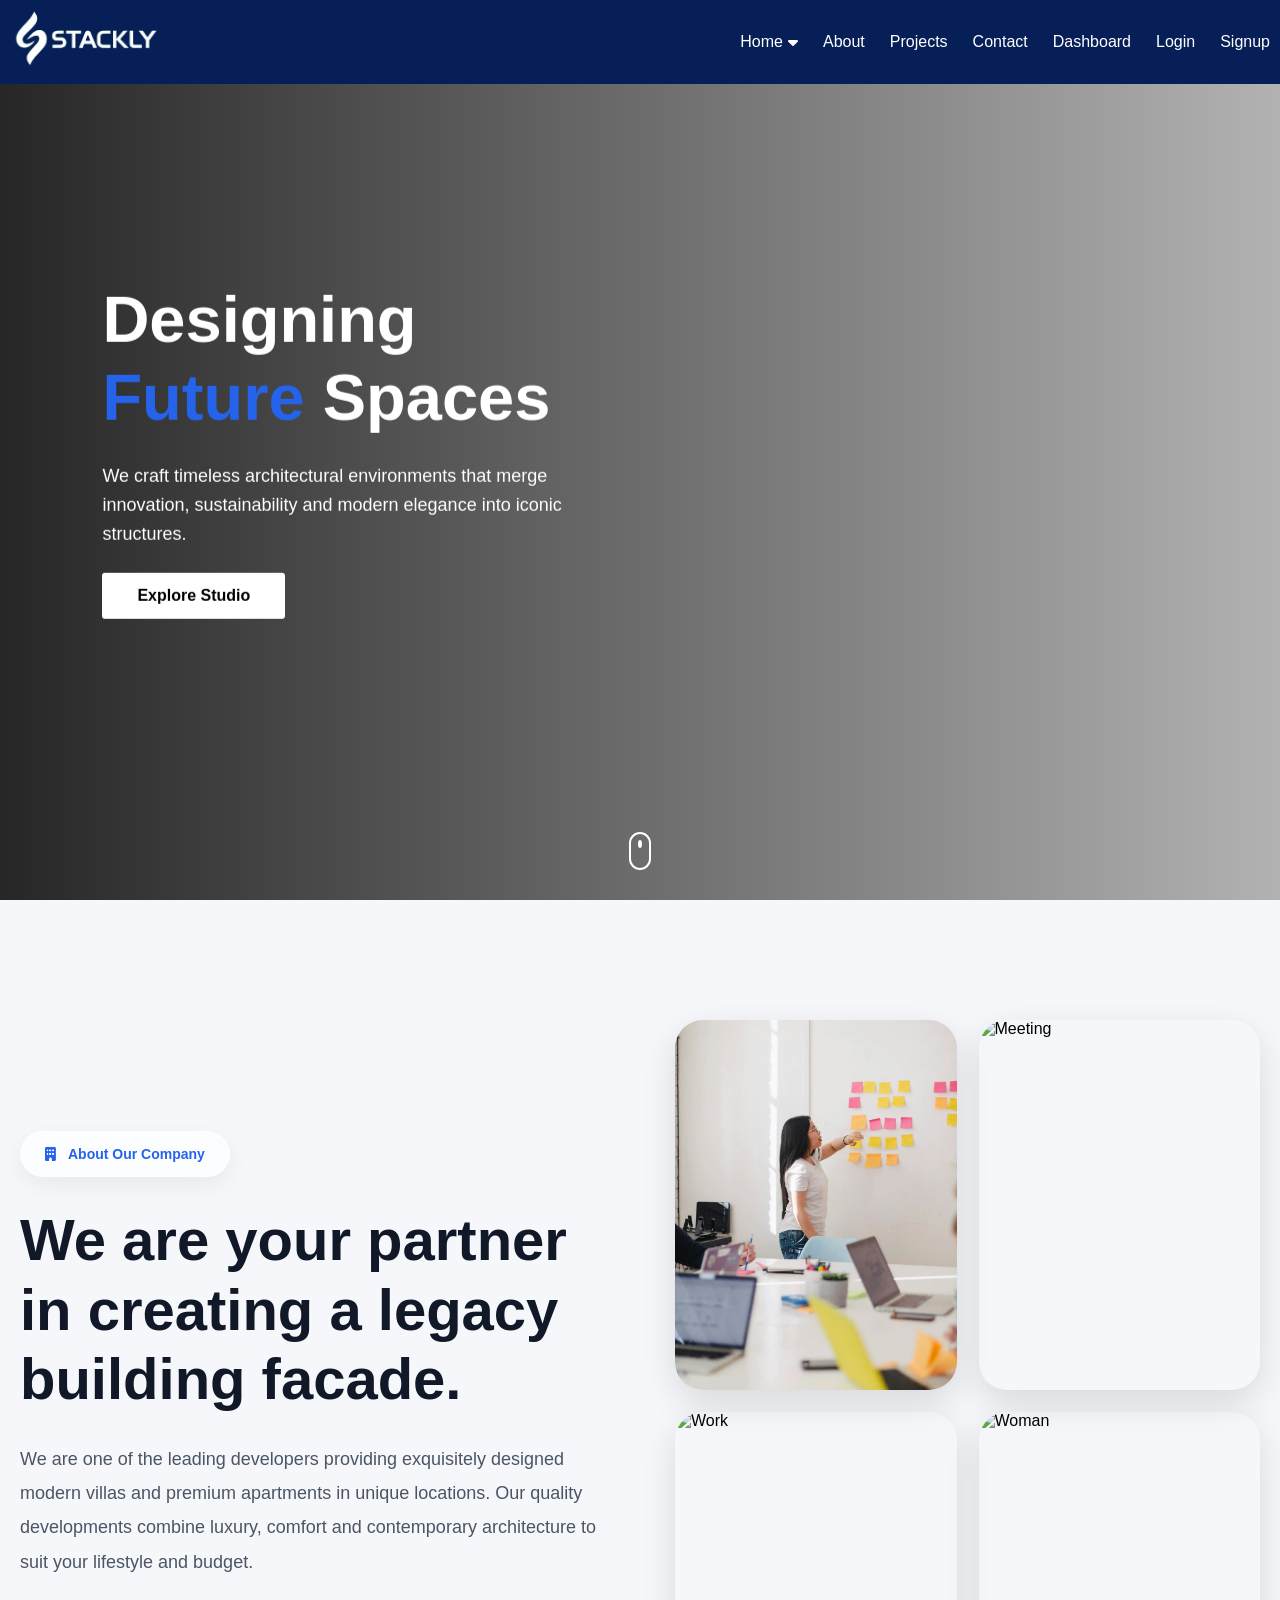
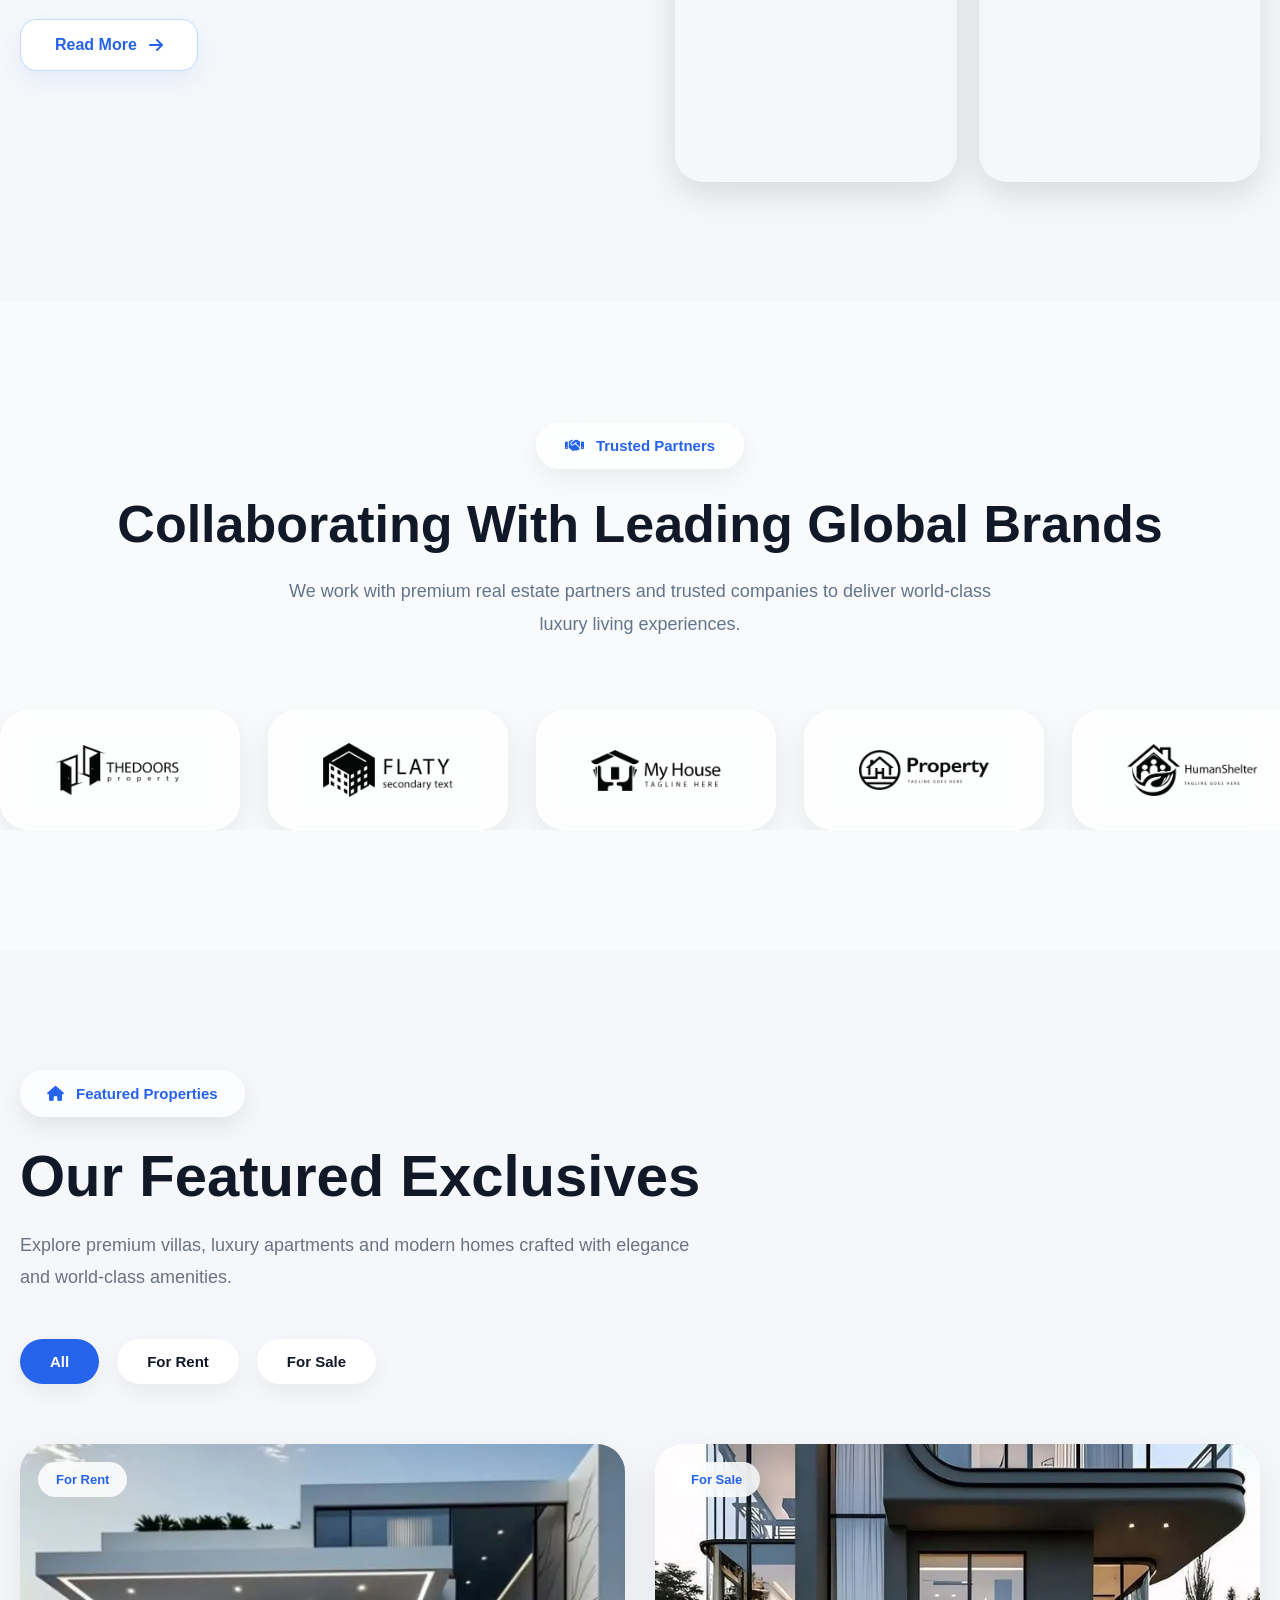
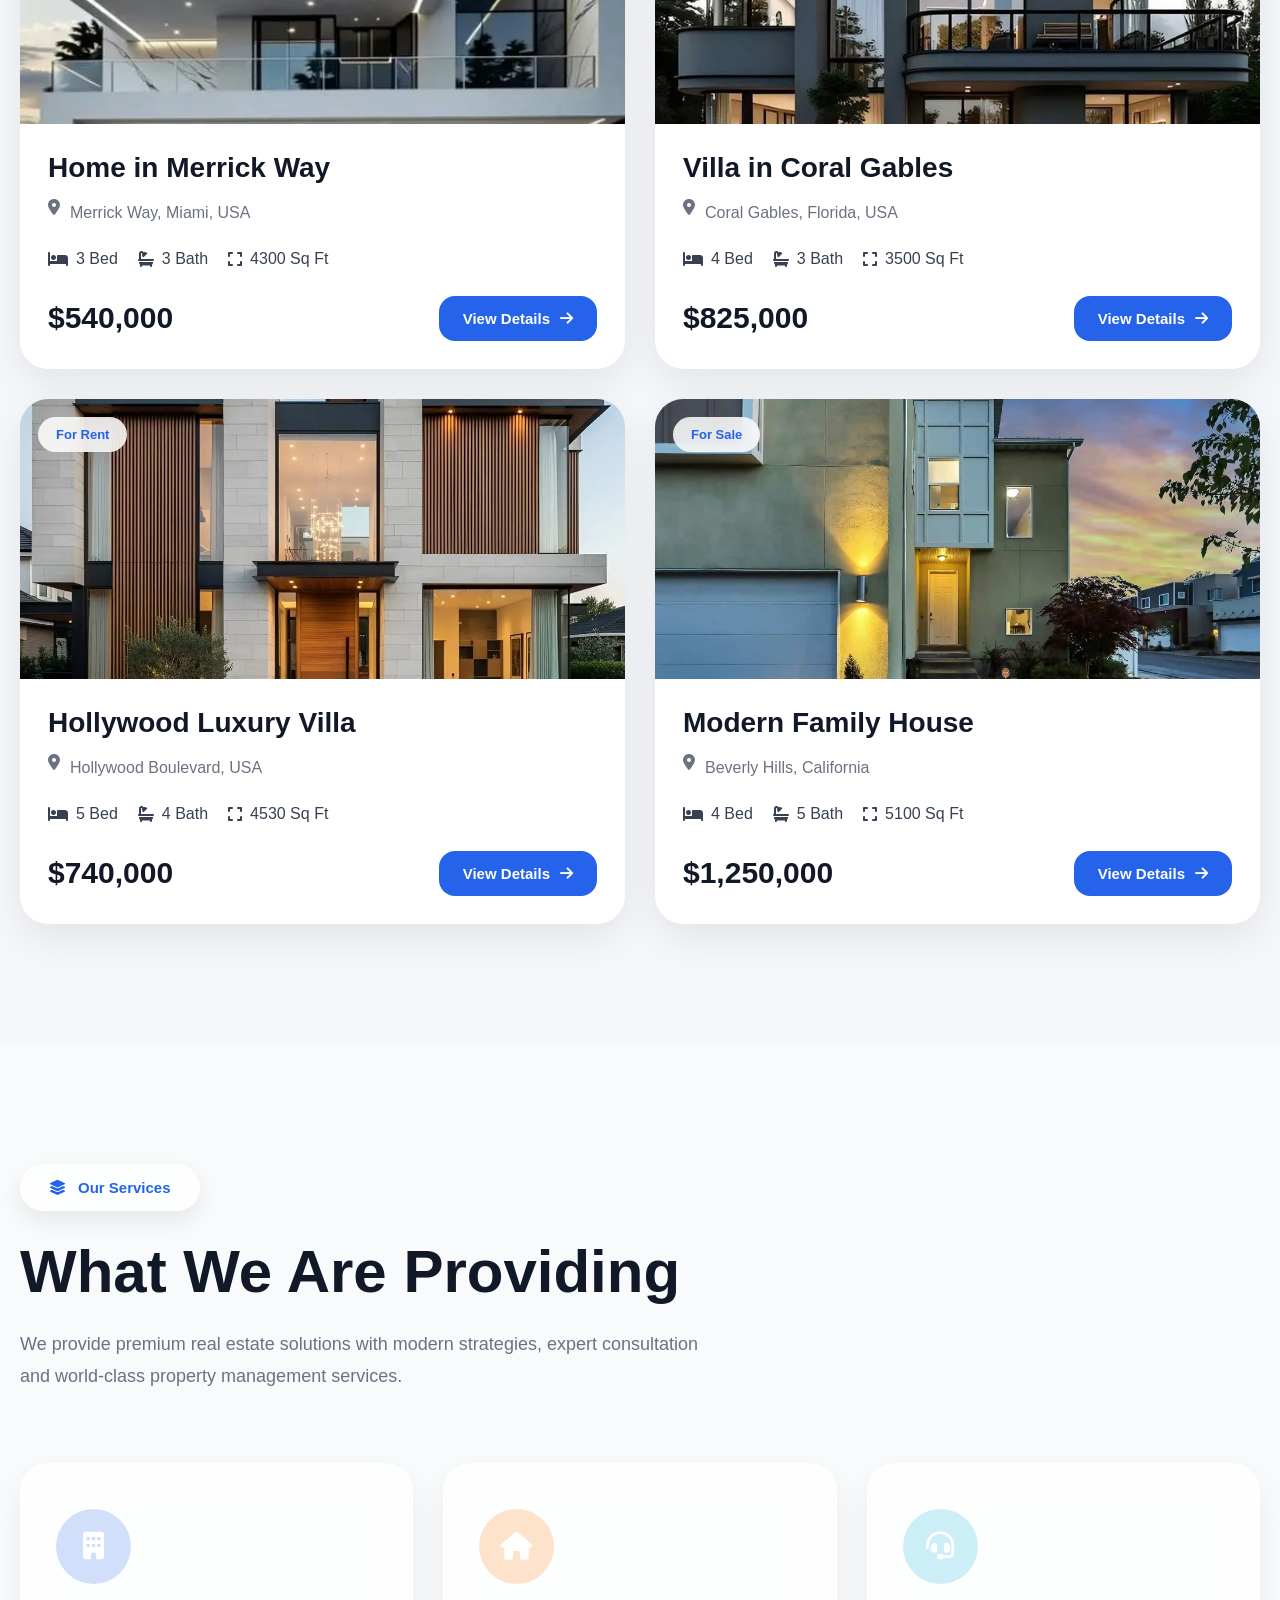
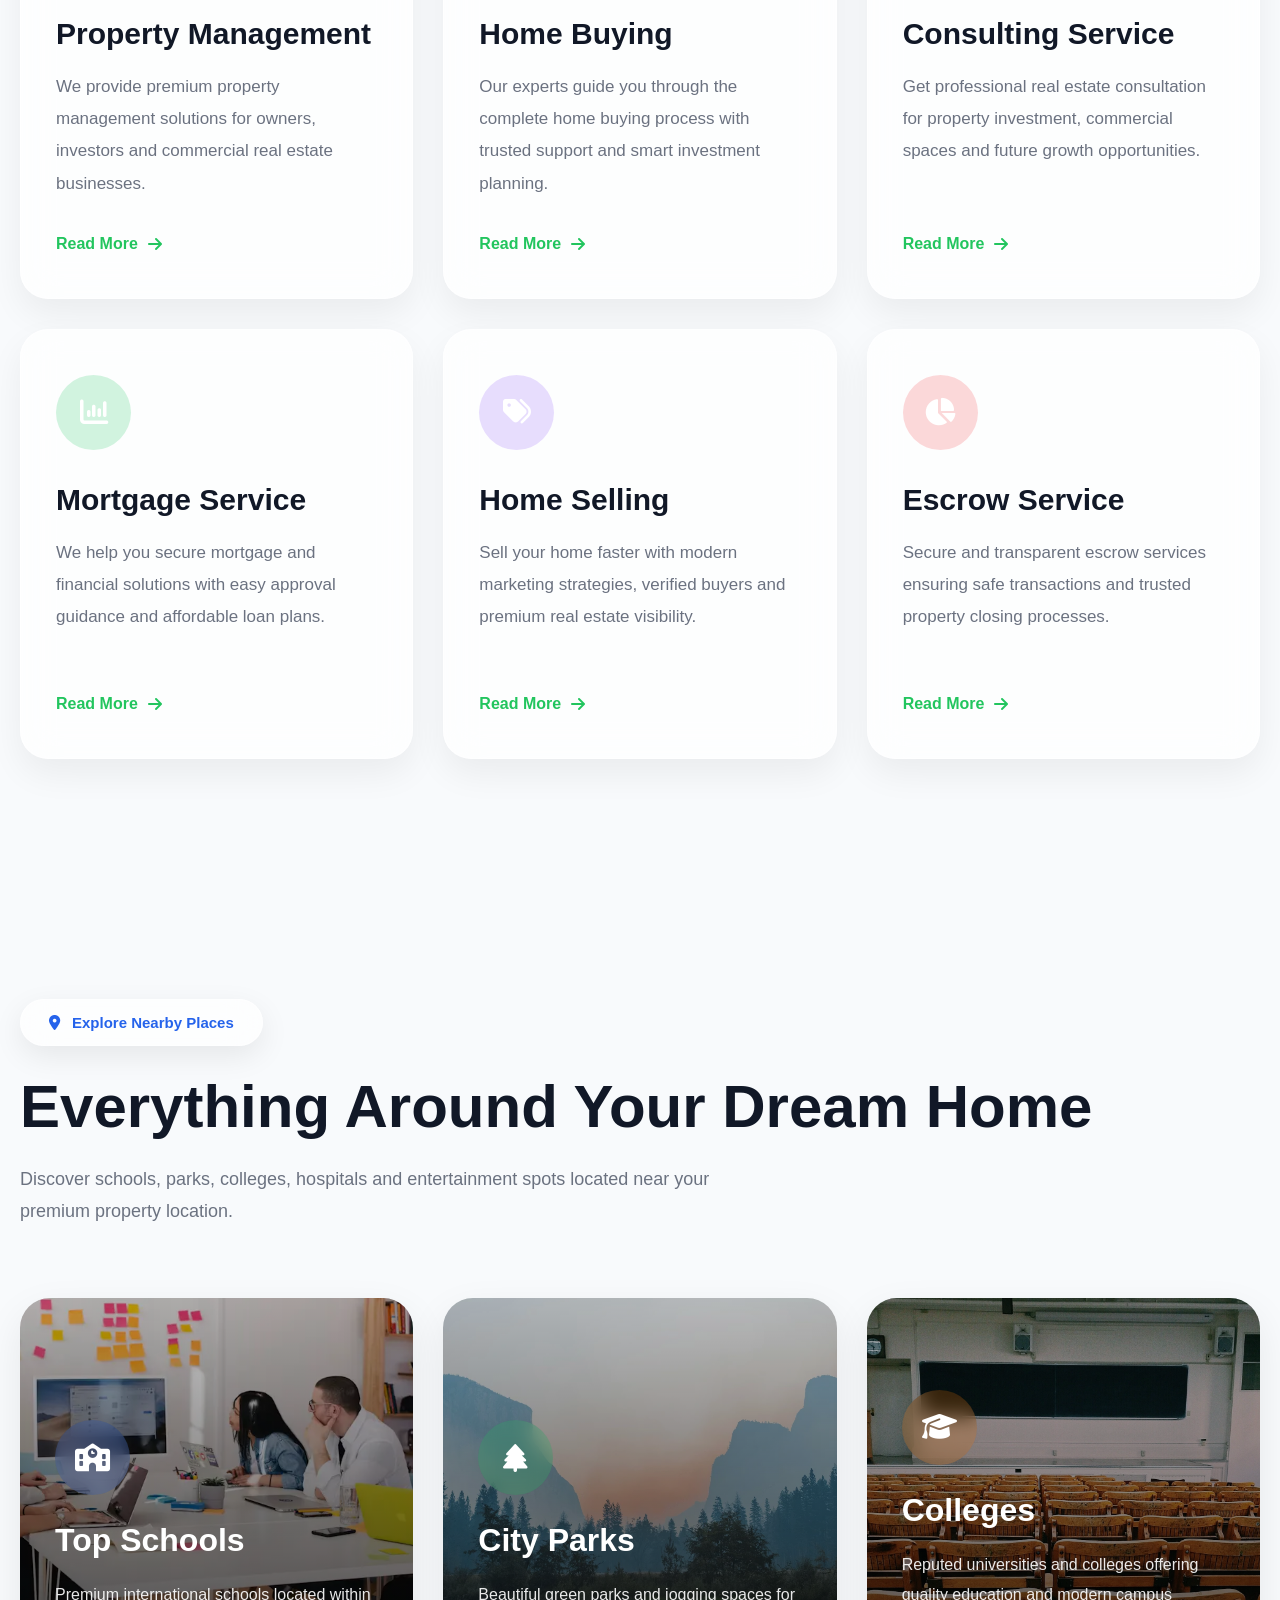
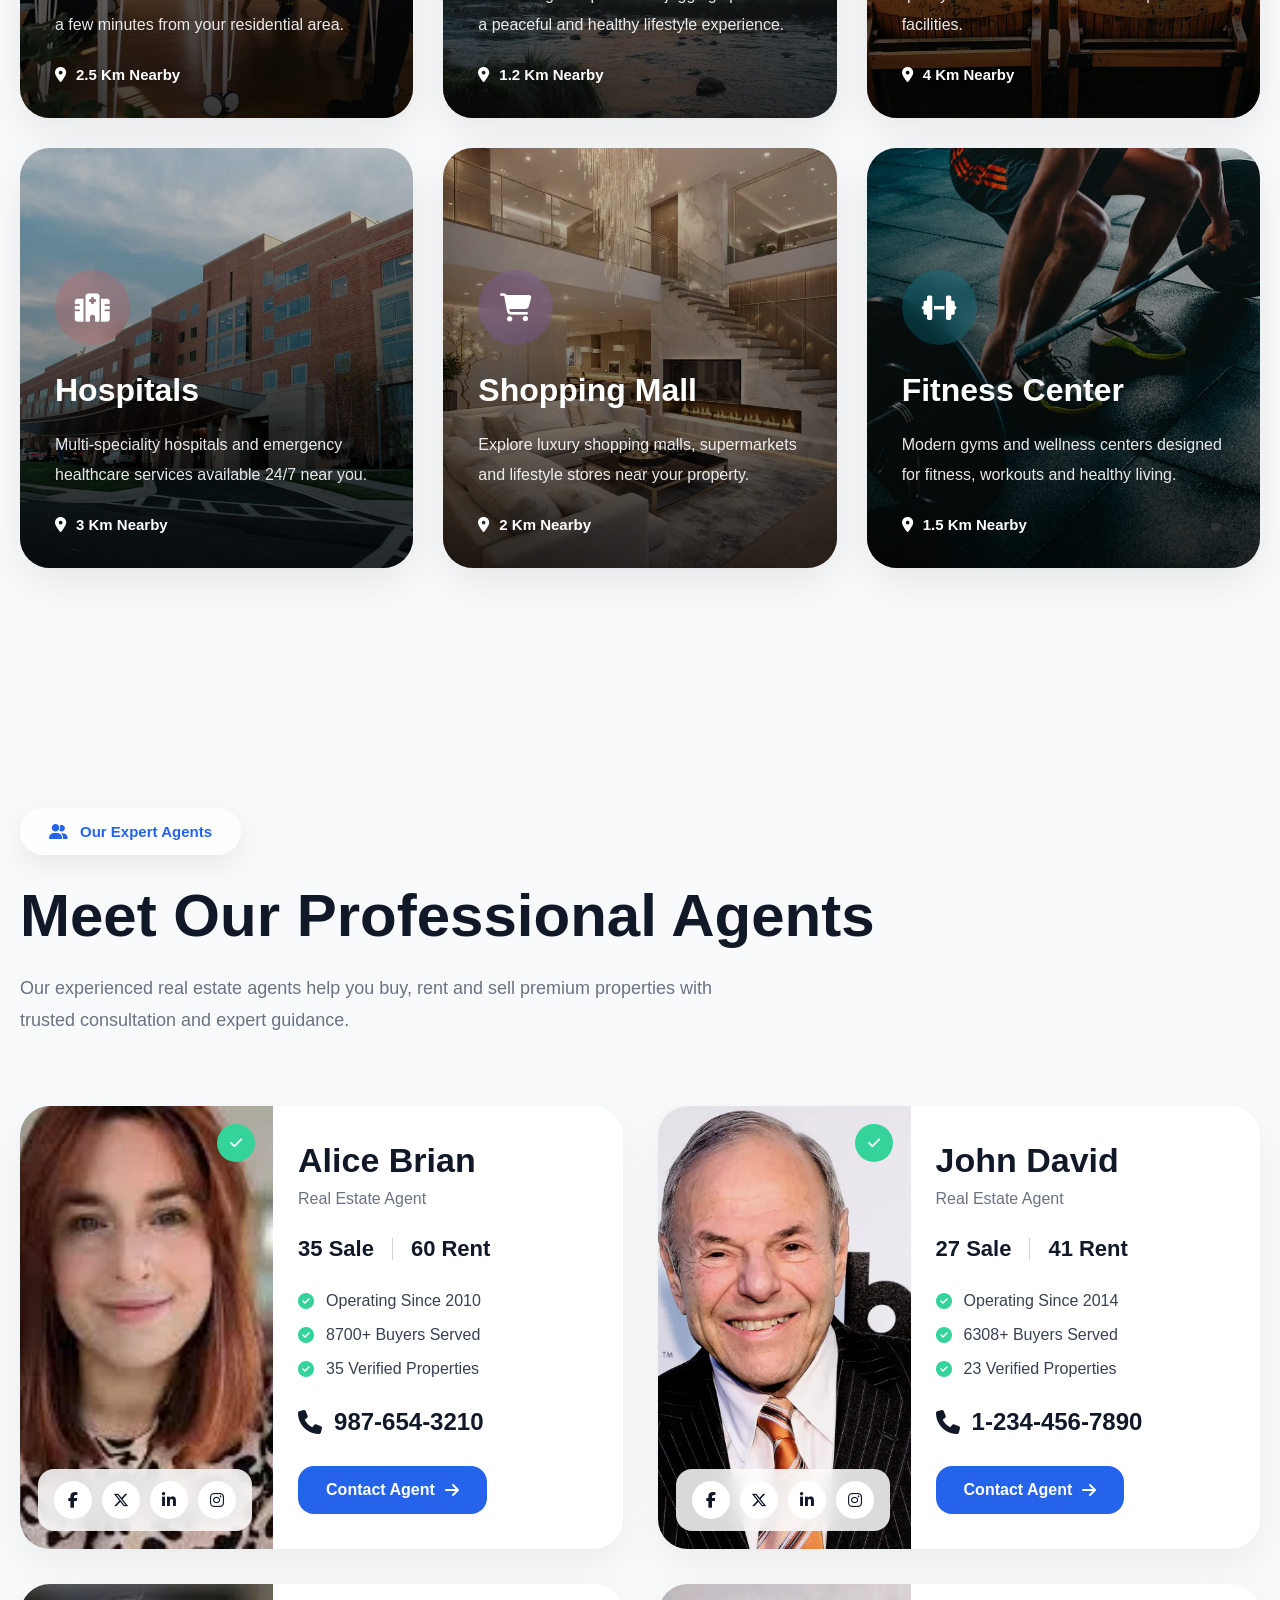
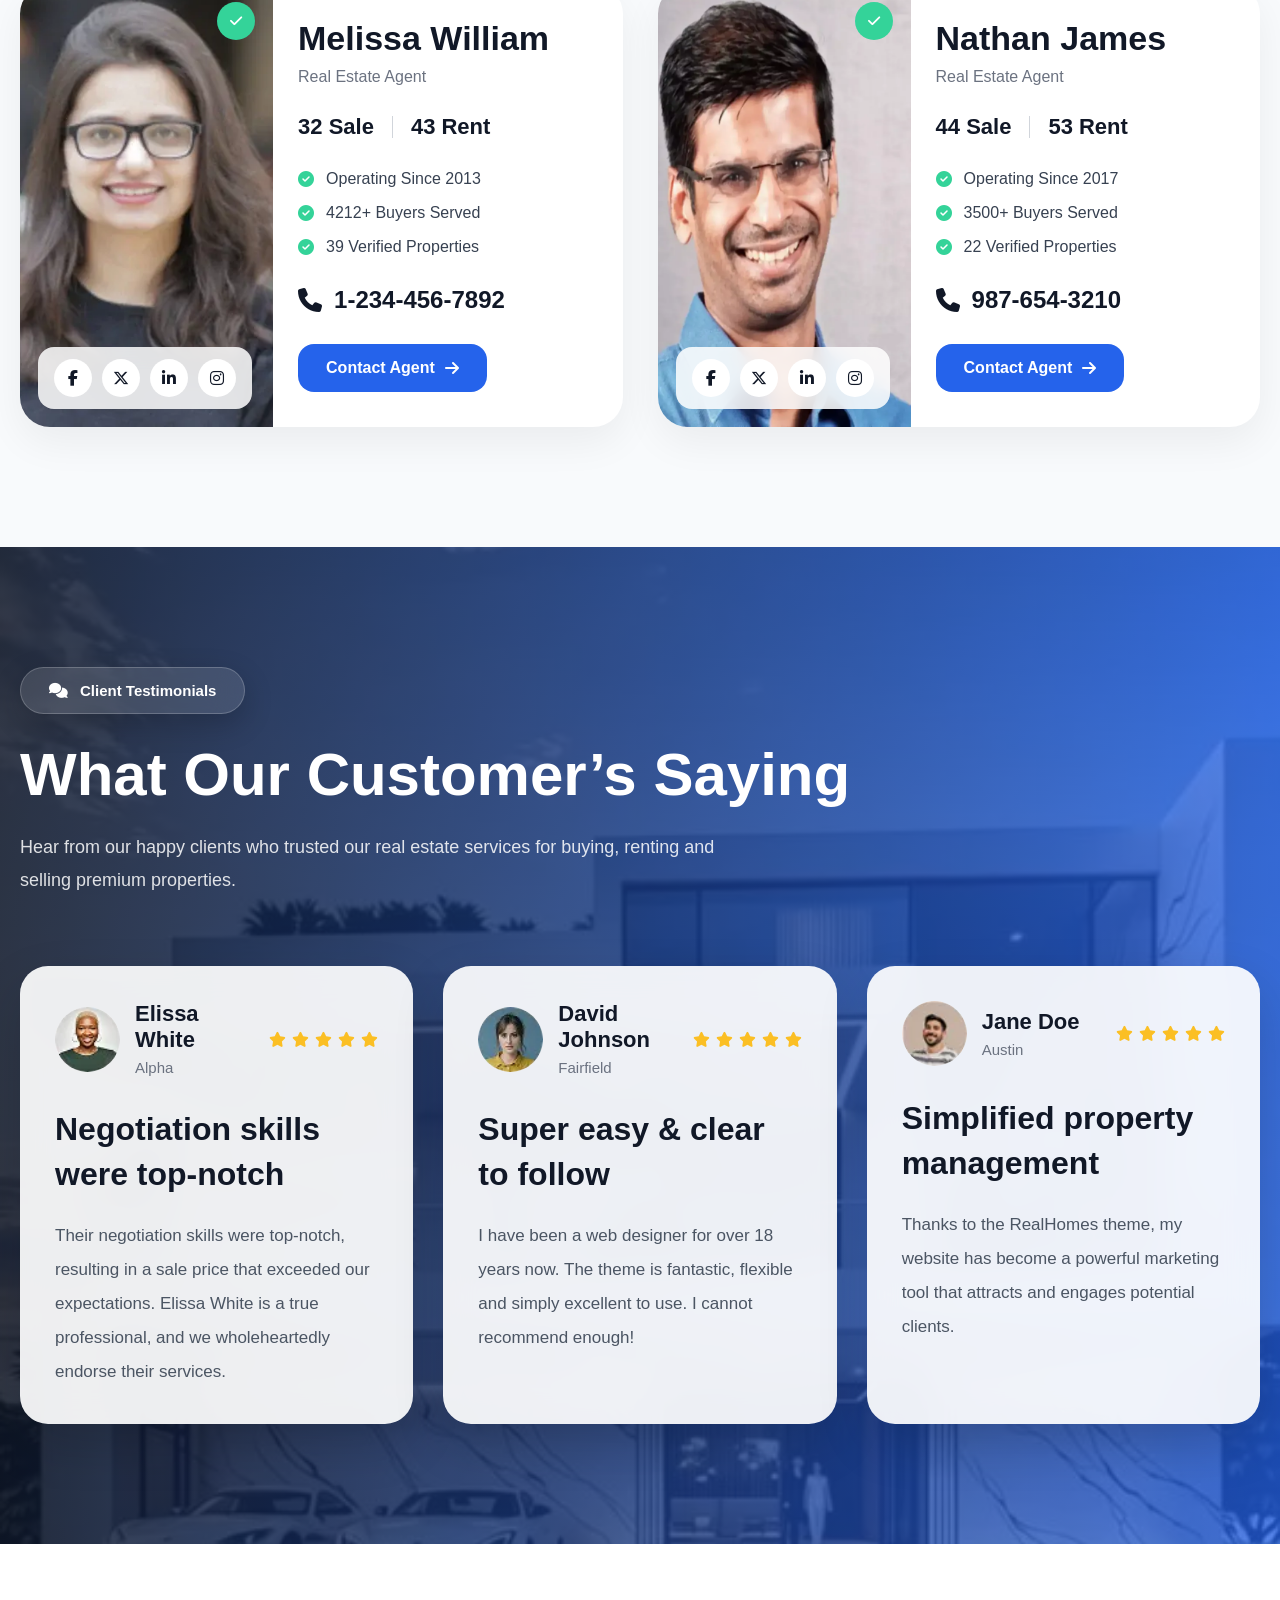
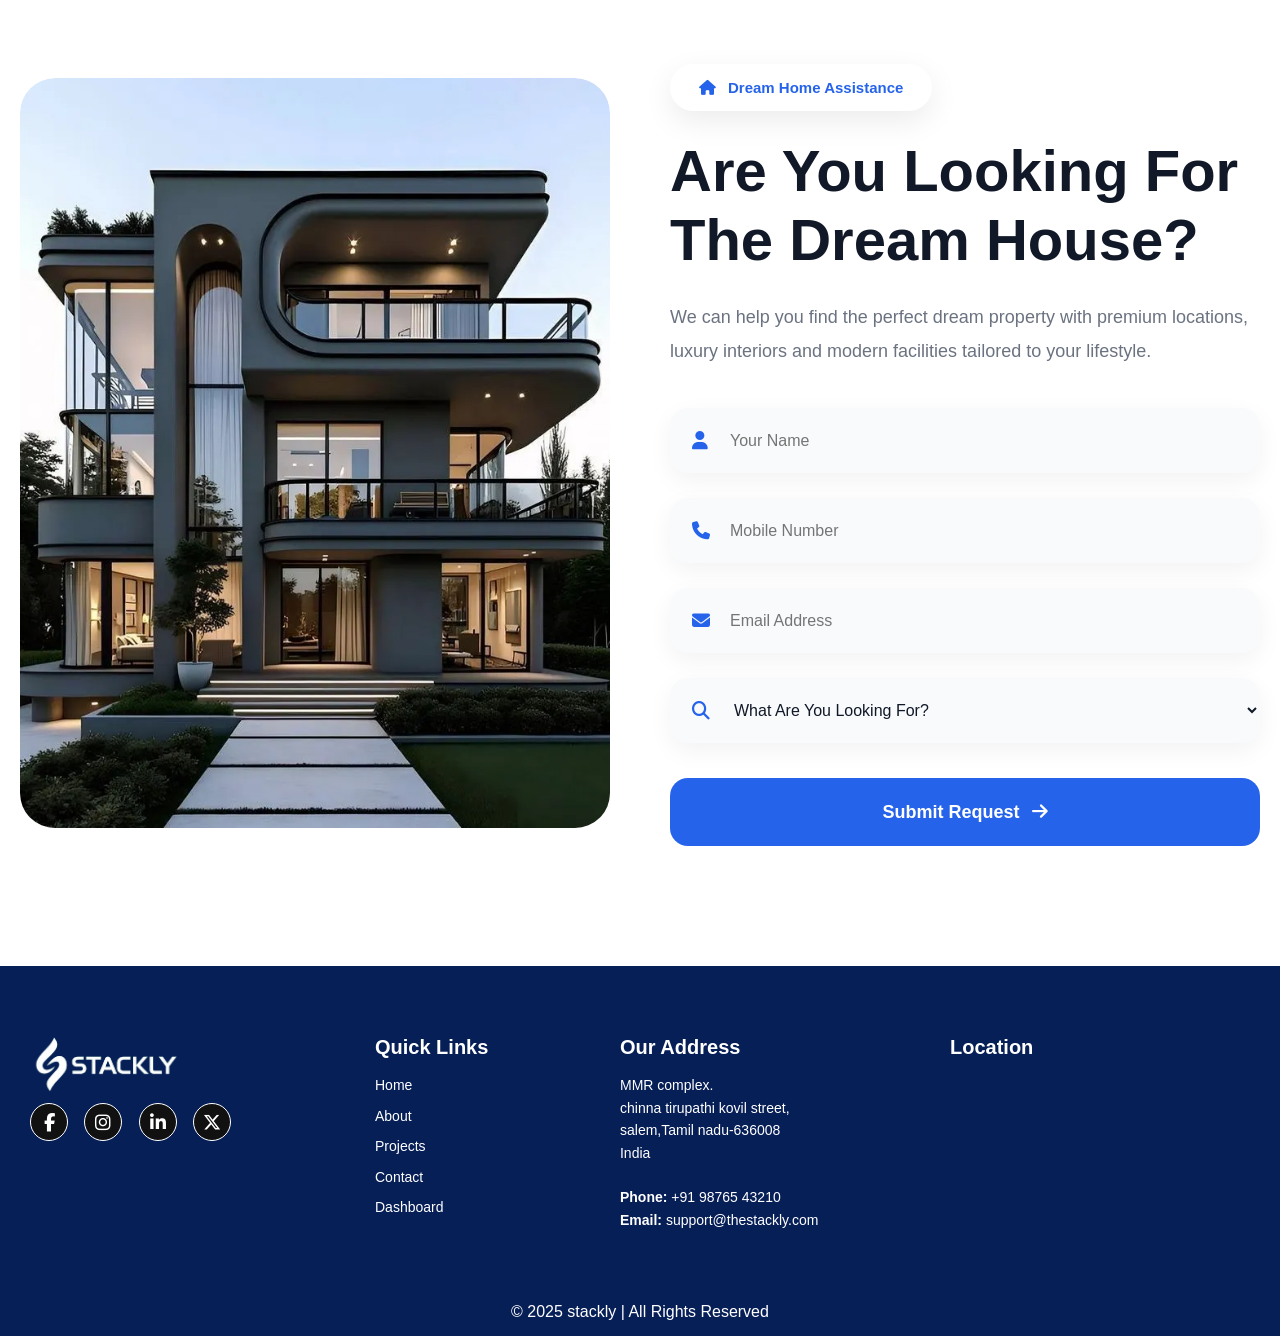
==== commit 5927bcaa: "Add files via upload" ====
--- a/index.html
+++ b/index.html
@@ -2624,7 +2624,7 @@
             <!-- BACKGROUND IMAGE -->
 
             <div class="re-nearby-bg">
-                <img src="./school.webp" alt="">
+                <img src="./ab1.webp" alt="">
             </div>
 
             <div class="re-nearby-overlay"></div>
@@ -2752,7 +2752,7 @@
         <div class="re-nearby-card">
 
             <div class="re-nearby-bg">
-                <img src="./mall.webp" alt="">
+                <img src="./lux.webp" alt="">
             </div>
 
             <div class="re-nearby-overlay"></div>
--- a/style.css
+++ b/style.css
@@ -22,8 +22,8 @@
 .header {
     position:fixed;
     width: 100%;
-    padding: 18px 40px;
-    background:  rgb(19, 70, 187);
+    padding: 10px 10px;
+    background:  rgb(7, 31, 87);
     color: black;
     display: flex;
     justify-content: space-between;
@@ -86,7 +86,7 @@
 }
 
 .dropdown-content li a:hover {
-    background: linear-gradient(to top, rgb(232, 179, 44), transparent);
+    background: black;  
 }
 
 /* Toggle */
